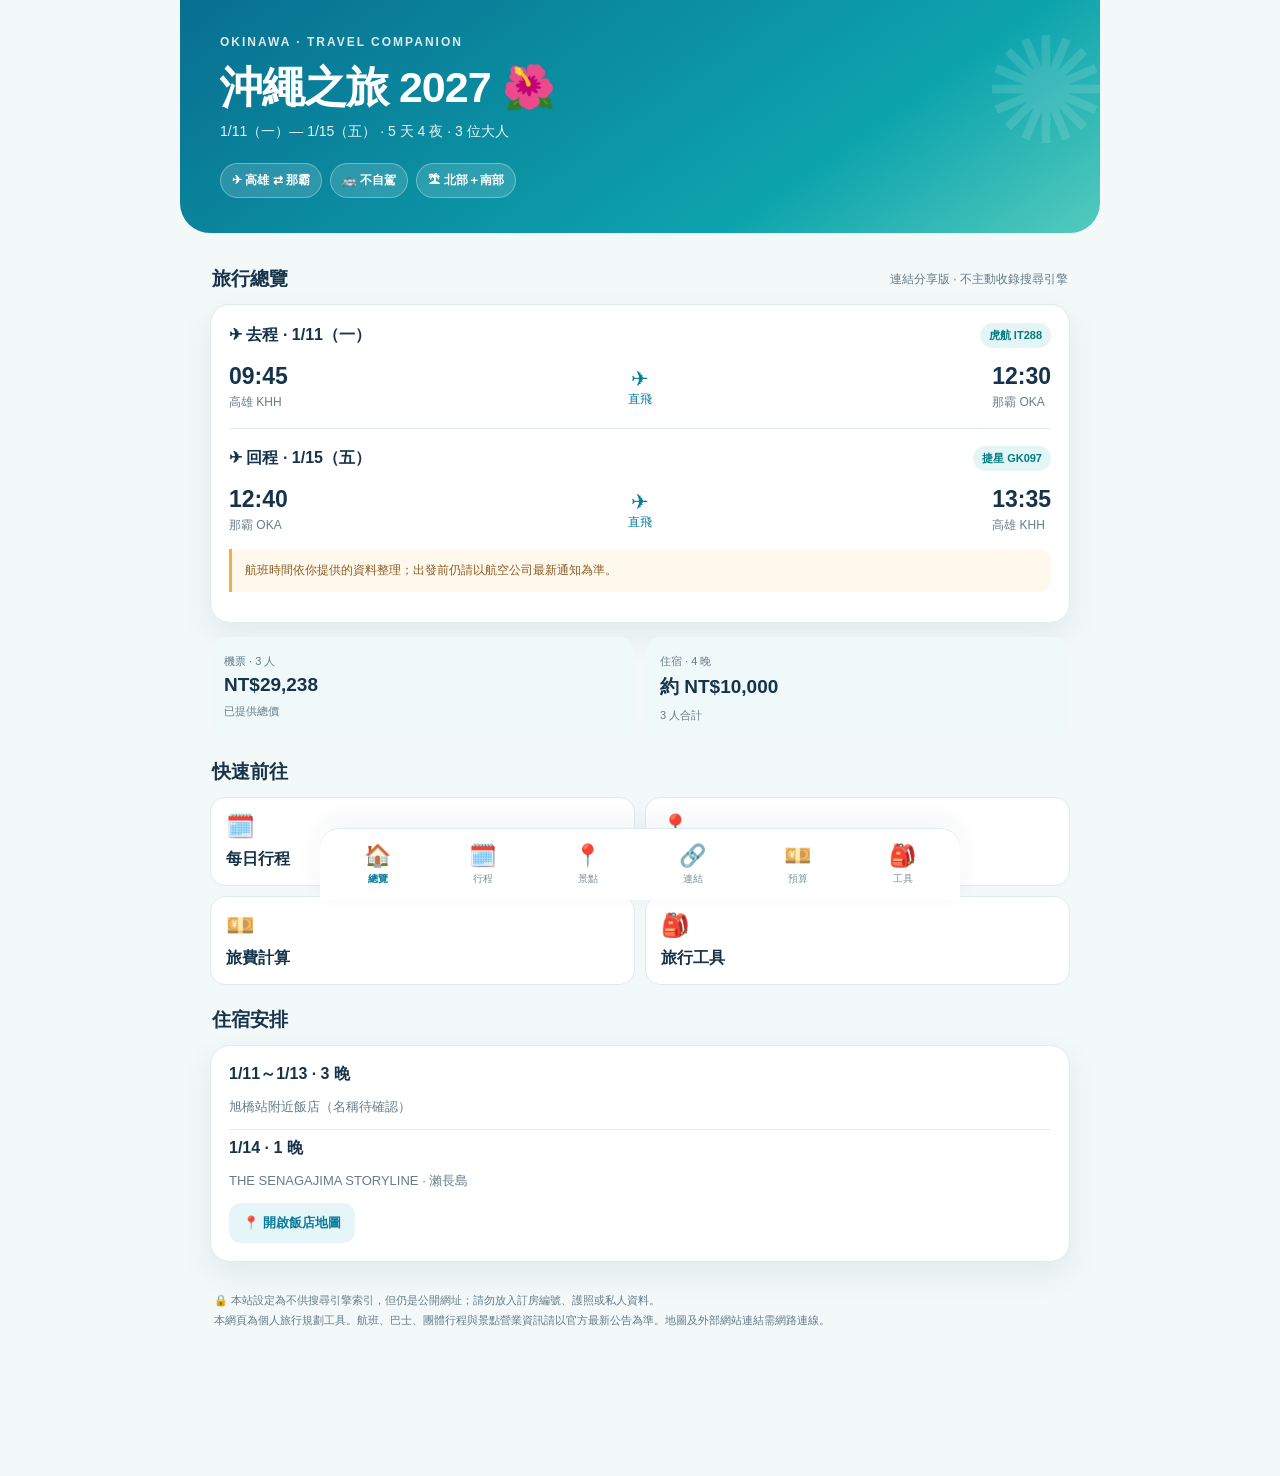
==== index.html @ be84a4cf "Add files via upload" ====
<!doctype html><html lang="zh-Hant"><head><meta charset="utf-8"><meta name="viewport" content="width=device-width,initial-scale=1,viewport-fit=cover"><meta name="theme-color" content="#087c9b"><meta name="robots" content="noindex, nofollow, noarchive, nosnippet, noimageindex"><meta name="googlebot" content="noindex, nofollow, noarchive"><meta name="referrer" content="no-referrer"><meta name="description" content="沖繩 2027 五天四夜互動旅行手冊"><title>沖繩 2027｜旅行手冊</title><style>
:root{--bg:#f3f8f9;--ink:#16334b;--muted:#657c8b;--sea:#087c9b;--sea2:#0da4ad;--sky:#d8f3f4;--white:#fff;--line:#dfebed;--orange:#e88b39;--pink:#eb6680;--shadow:0 12px 32px rgba(18,73,90,.08);font-family:ui-sans-serif,-apple-system,BlinkMacSystemFont,"Noto Sans TC","Microsoft JhengHei",sans-serif;color:var(--ink)}*{box-sizing:border-box}body{margin:0;background:var(--bg)}button,input,select{font:inherit}button{cursor:pointer}a{color:inherit;text-decoration:none}.shell{max-width:920px;margin:auto;min-height:100vh;padding-bottom:105px}.hero{background:linear-gradient(145deg,#086f91,#0da4ad 70%,#54cbbd);color:#fff;padding:26px 22px 34px;border-radius:0 0 30px 30px;position:relative;overflow:hidden}.hero:after{content:'✺';position:absolute;right:-8px;top:6px;font-size:148px;opacity:.12}.eyebrow{font-size:12px;letter-spacing:2px;font-weight:800;opacity:.85}.hero h1{font-size:32px;letter-spacing:-1px;margin:10px 0 6px}.hero p{font-size:14px;margin:0;opacity:.9}.hero .chips{display:flex;gap:8px;flex-wrap:wrap;margin-top:22px}.chip{background:#ffffff24;border:1px solid #ffffff50;border-radius:100px;padding:8px 11px;font-size:12px;font-weight:700}.wrap{padding:20px 16px}.sectionhead{display:flex;justify-content:space-between;align-items:center;margin:8px 2px 12px}.sectionhead h2{font-size:19px;margin:0}.sectionhead span{font-size:12px;color:var(--muted)}.card{background:var(--white);border:1px solid var(--line);border-radius:20px;padding:18px;box-shadow:var(--shadow);margin-bottom:14px}.muted{color:var(--muted)}.tiny{font-size:12px}.row{display:flex;align-items:center;justify-content:space-between;gap:12px}.pill{font-size:11px;border-radius:50px;padding:5px 9px;background:#e3f6f5;color:#007c81;font-weight:800}.pill.warn{background:#fff1df;color:#a55d14}.btn{border:0;background:var(--sea);color:#fff;border-radius:12px;padding:11px 14px;font-size:13px;font-weight:800;display:inline-flex;gap:7px;align-items:center;justify-content:center}.btn.secondary{background:#e6f5f7;color:var(--sea)}.btn.light{background:white;color:var(--sea)}.btn.ghost{background:transparent;border:1px solid var(--line);color:var(--ink)}.btn:active,.daybtn:active{transform:scale(.98)}.grid2{display:grid;grid-template-columns:1fr 1fr;gap:12px}.stat{background:#f0f9f9;border-radius:15px;padding:14px}.stat strong{display:block;font-size:19px;margin:5px 0}.stat small{font-size:11px;color:var(--muted)}.flight{display:flex;align-items:center;justify-content:space-between;gap:10px;margin:15px 0}.flight b{font-size:23px}.flight small{display:block;color:var(--muted);font-size:12px;margin-top:4px}.flight .arrow{flex:1;text-align:center;color:var(--sea);font-size:12px}.flight .arrow:before{content:'✈';display:block;font-size:21px}.daybar{display:flex;gap:9px;overflow:auto;padding:4px 1px 13px;scrollbar-width:none}.daybar::-webkit-scrollbar{display:none}.daybtn{flex:0 0 74px;border:1px solid var(--line);background:#fff;border-radius:15px;padding:12px 7px;text-align:center;color:var(--muted)}.daybtn b{display:block;font-size:18px;color:var(--ink)}.daybtn small{font-size:11px}.daybtn.active{background:var(--sea);color:#fff;border-color:var(--sea)}.daybtn.active b{color:#fff}.timeline{position:relative;padding-left:18px}.timeline:before{content:'';position:absolute;left:6px;top:8px;bottom:18px;width:2px;background:#d9ebed}.event{position:relative;padding:0 0 20px 14px}.event:before{content:'';position:absolute;left:-17px;top:6px;width:10px;height:10px;background:var(--sea2);border:3px solid white;border-radius:50%;box-shadow:0 0 0 1px #b4d9dd}.event:last-child{padding-bottom:0}.event .time{font-weight:900;font-size:13px;color:var(--sea)}.event h3{font-size:15px;margin:4px 0 5px}.event p{font-size:12px;color:var(--muted);margin:0;line-height:1.65}.event .actions{display:flex;gap:7px;margin-top:9px;flex-wrap:wrap}.event .actions a{background:#edf7f8;color:#087c9b;padding:7px 10px;border-radius:9px;font-size:11px;font-weight:800}.event .backup{color:#b36b15}.search{width:100%;border:1px solid var(--line);background:#fff;border-radius:14px;padding:14px 16px;outline:none;margin-bottom:14px}.search:focus{border-color:var(--sea)}.place{display:flex;gap:13px;align-items:flex-start}.placeicon{height:48px;width:48px;flex:0 0 48px;background:#e6f6f5;border-radius:14px;display:grid;place-items:center;font-size:25px}.place h3{margin:0 0 5px;font-size:15px}.place p{margin:0 0 11px;font-size:12px;line-height:1.5;color:var(--muted)}.place .buttons{display:flex;flex-wrap:wrap;gap:7px}.inputrow{display:flex;align-items:center;justify-content:space-between;gap:12px;padding:12px 0;border-bottom:1px solid var(--line)}.inputrow:last-child{border:0}.inputrow label{font-size:13px;font-weight:700}.inputrow input{width:125px;text-align:right;border:1px solid var(--line);border-radius:10px;padding:10px;background:#fff;color:var(--ink)}.total{background:linear-gradient(125deg,#087c9b,#0da4ad);color:#fff;border-radius:17px;padding:20px;margin:16px 0}.total strong{font-size:27px;display:block;margin:7px 0}.check{display:flex;align-items:center;gap:11px;padding:13px 0;border-bottom:1px solid var(--line);font-size:14px}.check:last-child{border:0}.check input{accent-color:var(--sea);width:19px;height:19px}.check:has(input:checked) span{text-decoration:line-through;color:#94a4aa}.nav{position:fixed;z-index:30;bottom:0;left:0;right:0;background:#fff;border-top:1px solid var(--line);display:flex;justify-content:space-around;padding:9px 5px calc(9px + env(safe-area-inset-bottom));box-shadow:0 -8px 26px #183f4b0d}.nav button{background:none;border:0;color:#78909a;display:flex;flex-direction:column;align-items:center;gap:3px;font-size:10px;min-width:58px;padding:5px 4px}.nav button .ico{font-size:22px}.nav button.active{color:var(--sea);font-weight:900}.view{display:none}.view.active{display:block}.notice{border-left:3px solid #f1ad53;background:#fff8ed;border-radius:0 12px 12px 0;padding:12px 13px;color:#8d5c25;font-size:12px;line-height:1.6;margin:12px 0}.quick{display:grid;grid-template-columns:repeat(2,1fr);gap:10px}.quick button{border:1px solid var(--line);border-radius:15px;background:#fff;padding:15px;text-align:left;font-weight:800;color:var(--ink)}.quick button span{display:block;font-size:23px;margin-bottom:9px}.empty{text-align:center;padding:35px;color:var(--muted)}.footer{font-size:11px;color:var(--muted);line-height:1.8;padding:15px 4px}.accent{color:var(--sea)}@media(min-width:700px){.wrap{padding:25px 30px}.hero{padding:35px 40px}.hero h1{font-size:43px}.nav{max-width:920px;left:50%;transform:translateX(-50%);border-radius:20px 20px 0 0}.widegrid{display:grid;grid-template-columns:1fr 1fr;gap:15px}.widegrid .card{margin:0}.daybtn{flex-basis:110px}}@media print{.nav,.btn,.actions,.daybar{display:none!important}.view{display:block!important}.shell{padding:0}.hero{border-radius:0}.card{box-shadow:none;break-inside:avoid}body{background:#fff}}
</style><style>.filterbar{display:flex;gap:7px;overflow-x:auto;padding:2px 0 12px}.filterbar button{flex:0 0 auto;border:1px solid #dce9ed;background:white;border-radius:30px;padding:9px 13px;color:#38576a;font-size:12px}.filterbar button.active{background:#087c9b;color:white}.rescard{display:flex;gap:12px;align-items:flex-start}.resicon{font-size:27px;background:#e8f7f7;padding:10px;border-radius:14px}.resbody{flex:1;min-width:0}.resbody h3{margin:0 0 5px;font-size:15px}.resbody p{font-size:12px;line-height:1.65;color:#657c8b;margin:0 0 12px}.reslinks{display:flex;flex-wrap:wrap;gap:7px}.reslinks a{display:inline-block;border-radius:10px;background:#e6f5f7;color:#087c9b;font-size:12px;font-weight:800;padding:9px 12px}.reslinks a.primary{background:#087c9b;color:white}.resources-note{font-size:12px;line-height:1.7;background:#fff6e9;padding:12px;border-radius:12px;margin-bottom:15px;color:#835a27}</style></head><body><div class="shell"><header class="hero"><div class="eyebrow">OKINAWA · TRAVEL COMPANION</div><h1>沖繩之旅 2027 🌺</h1><p>1/11（一）— 1/15（五） · 5 天 4 夜 · 3 位大人</p><div class="chips"><span class="chip">✈ 高雄 ⇄ 那霸</span><span class="chip">🚌 不自駕</span><span class="chip">🏝 北部＋南部</span></div></header><main class="wrap">
<section class="view active" id="home"><div class="sectionhead"><h2>旅行總覽</h2><span>連結分享版 · 不主動收錄搜尋引擎</span></div><div class="card"><div class="row"><b>✈ 去程 · 1/11（一）</b><span class="pill">虎航 IT288</span></div><div class="flight"><div><b>09:45</b><small>高雄 KHH</small></div><div class="arrow">直飛</div><div><b>12:30</b><small>那霸 OKA</small></div></div><hr style="border:0;border-top:1px solid var(--line);margin:17px 0"><div class="row"><b>✈ 回程 · 1/15（五）</b><span class="pill">捷星 GK097</span></div><div class="flight"><div><b>12:40</b><small>那霸 OKA</small></div><div class="arrow">直飛</div><div><b>13:35</b><small>高雄 KHH</small></div></div><div class="notice">航班時間依你提供的資料整理；出發前仍請以航空公司最新通知為準。</div></div><div class="grid2"><div class="stat"><small>機票 · 3 人</small><strong>NT$29,238</strong><small>已提供總價</small></div><div class="stat"><small>住宿 · 4 晚</small><strong>約 NT$10,000</strong><small>3 人合計</small></div></div><div class="sectionhead" style="margin-top:22px"><h2>快速前往</h2></div><div class="quick"><button data-goto="days"><span>🗓️</span>每日行程</button><button data-goto="places"><span>📍</span>景點與地圖</button><button data-goto="budget"><span>💴</span>旅費計算</button><button data-goto="tools"><span>🎒</span>旅行工具</button></div><div class="sectionhead" style="margin-top:22px"><h2>住宿安排</h2></div><div class="card"><b>1/11～1/13 · 3 晚</b><p class="muted" style="font-size:13px">旭橋站附近飯店（名稱待確認）</p><hr style="border:0;border-top:1px solid var(--line)"><b>1/14 · 1 晚</b><p class="muted" style="font-size:13px">THE SENAGAJIMA STORYLINE · 瀨長島</p><a class="btn secondary" target="_blank" rel="noopener" href="https://www.google.com/maps/search/?api=1&query=THE+SENAGAJIMA+STORYLINE">📍 開啟飯店地圖</a></div></section>
<section class="view" id="days"><div class="sectionhead"><h2>每日行程</h2><span>點日期切換</span></div><div class="daybar" id="daybar"></div><div class="card"><div class="row" style="margin-bottom:18px"><div><span class="pill" id="daytag">DAY 1</span><h2 id="daytitle" style="font-size:20px;margin:8px 0 3px"></h2><div class="muted tiny" id="daysub"></div></div><button class="btn secondary" id="shareday">複製行程</button></div><div class="timeline" id="timeline"></div></div><div class="notice">🚌 2027 年巴士時刻尚未核實；參考班次可能調整。請於出發前確認停靠站與發車時間。</div></section>
<section class="view" id="places"><div class="sectionhead"><h2>景點探索</h2><span>搜尋／一鍵導航</span></div><input class="search" id="placeSearch" placeholder="🔎 搜尋：ASHIBINAA、萬座毛、美國村…" aria-label="搜尋景點"><div id="placelist"></div></section>
<section class="view" id="resources"><div class="sectionhead"><h2>交通・官網・預訂</h2><span>實用連結中心</span></div><div class="resources-note">📌 2027 年部分巴士時刻尚未公告。19:29／19:10、15:57／15:17 與 TK02 08:15 都是行程規劃參考，請出發前重新核對。外部購票網站並不代表已購買。</div><input class="search" id="resourceSearch" placeholder="🔎 搜尋巴士、門票、Outlet、飯店…" aria-label="搜尋實用連結"><div class="filterbar" id="resourceFilters"></div><div id="resourceList"></div></section><section class="view" id="budget"><div class="sectionhead"><h2>三人旅費</h2><span>新台幣 NT$</span></div><div class="card"><div class="muted tiny">修改各項金額，立即重新計算；金額為三人合計</div><div id="budgetrows"></div><div class="total"><div class="tiny">三人旅行預算合計</div><strong id="totalTwd"></strong><div class="tiny" id="totalJpy"></div><div class="tiny" id="perPerson" style="margin-top:7px"></div></div><div class="notice">預設估算項目可自行修改；購物金額未包含在基本預算內。換算使用規劃匯率 ¥1 = NT$0.22，並非即時匯率。</div><button class="btn secondary" id="resetBudget">還原預設預算</button></div></section>
<section class="view" id="tools"><div class="sectionhead"><h2>旅行工具</h2><span>出發前準備</span></div><div class="card"><h3 style="margin-top:0">🎒 行前清單</h3><div id="checklist"></div><div class="muted tiny" id="checkprogress" style="margin-top:13px"></div></div><div class="card"><h3 style="margin-top:0">🔗 常用連結</h3><div style="display:flex;flex-wrap:wrap;gap:8px"><a class="btn secondary" target="_blank" rel="noopener" href="https://www.google.com/maps/search/?api=1&query=Okinawa+Outlet+Mall+Ashibinaa">ASHIBINAA 地圖</a><a class="btn secondary" target="_blank" rel="noopener" href="https://www.ashibinaa.com/">Outlet 官方網站</a><a class="btn secondary" target="_blank" rel="noopener" href="https://www.google.com/maps/search/?api=1&query=Naha+Bus+Terminal">那霸巴士總站</a><a class="btn secondary" target="_blank" rel="noopener" href="https://www.google.com/maps/search/?api=1&query=Senagajima+Umikaji+Terrace">瀨長島海風露台</a></div></div><div class="card"><h3 style="margin-top:0">📤 分享與備份</h3><p class="muted tiny">行程已內建於這份 HTML。旅費與清單會儲存在目前瀏覽器，清除網站資料可能遺失修改。</p><div style="display:flex;flex-wrap:wrap;gap:8px"><button class="btn" id="exportTxt">下載文字版行程</button><button class="btn secondary" onclick="window.print()">列印／存成 PDF</button></div></div></section>
<div class="footer">🔒 本站設定為不供搜尋引擎索引，但仍是公開網址；請勿放入訂房編號、護照或私人資料。<br>本網頁為個人旅行規劃工具。航班、巴士、團體行程與景點營業資訊請以官方最新公告為準。地圖及外部網站連結需網路連線。</div></main></div><nav class="nav" aria-label="主要導覽"><button class="active" data-page="home"><span class="ico">🏠</span>總覽</button><button data-page="days"><span class="ico">🗓️</span>行程</button><button data-page="places"><span class="ico">📍</span>景點</button><button data-page="resources"><span class="ico">🔗</span>連結</button><button data-page="budget"><span class="ico">💴</span>預算</button><button data-page="tools"><span class="ico">🎒</span>工具</button></nav><script>
const days=[{date:'1/11',title:'抵達那霸・國際通',sub:'週一 · 抵達後先寄放行李',events:[['09:45','高雄出發｜台灣虎航 IT288','高雄 → 那霸，預計 12:30 抵達'],['12:30','抵達那霸機場','入境、領取行李'],['約 13:00','搭單軌電車往旭橋','車資另計；依實際出關時間調整'],['13:40','先到飯店寄放行李','旭橋附近飯店，尚未確認正式飯店名稱'],['下午','第一牧志公設市場','午餐、逛市場','第一牧志公設市場'],['傍晚','國際通散步・購物','可視時間安排壺屋通','國際通'],['晚上','晚餐：琉球的牛（預計）','分店、訂位待確認','琉球的牛']]},{date:'1/12',title:'北部一日遊・美國村',sub:'週二 · 跟團後於美國村自行下車',events:[['08:10','Palette 久茂地集合','那霸縣廳前百貨冰淇淋店前；08:20 準時發車','Palette 久茂地'],['約 09:20','萬座毛','停留約 30 分鐘；團費含入場費','萬座毛'],['途中','古宇利大橋','車覽，不下車','古宇利大橋'],['上午','古宇利島','停留約 30 分鐘','古宇利島'],['中午～下午','沖繩美麗海水族館','約 3.5 小時（含自理午餐）；團費含入場費','沖繩美麗海水族館'],['傍晚','美國村下車','自由逛街、晚餐；不搭團車回那霸','美浜アメリカンビレッジ'],['19:10','回程公車｜提早備用','往那霸巴士總站，路線／時刻待再次核實','美浜アメリカンビレッジ入口','backup'],['19:29','20 號公車｜主要班次','美國村入口 → 那霸巴士總站（旭橋附近）；2027 時刻待確認','美浜アメリカンビレッジ入口']]},{date:'1/13',title:'泊港海鮮・DMM・Outlet',sub:'週三 · 購物日',events:[['06:45','飯店搭計程車','前往泊港魚市場'],['07:00–07:45','泊港魚市場早餐','45 分鐘；部分店家可能尚未營業','泊いゆまち'],['07:45–08:00','計程車前往國際通入口','預先叫車，保留候車時間'],['08:15','搭 TK02 巴士','國際通入口 → iias 沖繩豐崎；班次待核實','国際通り入口'],['約 09:02','抵達 iias','準備前往 DMM','iias 沖縄豊崎'],['09:10–11:00','DMM Kariyushi 水族館','參觀約 1 小時 50 分','DMMかりゆし水族館'],['11:00–12:30','iias 午餐・逛街','自由用餐與購物','iias 沖縄豊崎'],['12:30–13:00','前往 ASHIBINAA Outlet','轉乘方式與時間待確認','沖縄アウトレットモール あしびなー'],['13:00–15:30','ASHIBINAA Outlet','購物 2.5 小時；可從景點頁開啟地圖','沖縄アウトレットモール あしびなー'],['15:17','55 號公車｜備用','提早回程，班次待核實','沖縄アウトレットモール あしびなー','backup'],['15:57','98 號公車｜主要','返回旭橋附近；班次待核實','沖縄アウトレットモール あしびなー'],['晚上','國際通晚餐・自由活動','視體力安排','國際通']]},{date:'1/14',title:'南部一日遊・瀨長島',sub:'週四 · 帶行李參團，瀨長島下車',events:[['07:10 前後','飯店退房・攜帶行李','前往縣民廣場集合'],['07:50','Klook 南部一日遊集合','縣民廣場；08:00 預計發車','沖縄県庁前 県民広場'],['約 08:50–09:30','知念岬公園','海景散步','知念岬公園'],['約 09:50–10:40','新原海灘','沙灘散步','新原ビーチ'],['約 11:00–13:30','沖繩世界・玉泉洞','入場費是否包含請核對訂單','おきなわワールド'],['約 14:00–15:00','糸滿魚市場','自由午餐／海鮮','糸満お魚センター'],['下午','iias 沖繩豐崎','隨團停靠；不重複購買 DMM 門票','iias 沖縄豊崎'],['傍晚','瀨長島下車','已向業者確認可攜帶行李並在此下車','瀬長島'],['傍晚','入住 THE SENAGAJIMA STORYLINE','放好行李後前往海風露台','THE SENAGAJIMA STORYLINE'],['晚上','Umikaji Terrace・晚餐','海景、夕陽；實際時間視團車抵達','瀬長島ウミカジテラス']]},{date:'1/15',title:'返程・那霸機場',sub:'週五 · 返回高雄',events:[['07:30–08:30','飯店早餐','THE SENAGAJIMA STORYLINE'],['08:30–09:00','整理行李・退房','預留交通與報到時間'],['約 09:30','抵達那霸機場','建議搭計程車；費用待確認','那覇空港'],['12:40','捷星航空 GK097 起飛','那霸 → 高雄'],['13:35','抵達高雄','旅程結束']]}];
const places=[['🛍️','ASHIBINAA Outlet','第三天 13:00–15:30 購物；可從官方網站查最新店鋪。','沖縄アウトレットモール あしびなー','https://www.ashibinaa.com/'],['🐠','DMM Kariyushi 水族館','第三天 09:10–11:00；位於 iias 沖繩豐崎。','DMMかりゆし水族館'],['🏬','iias 沖繩豐崎','第三天午餐購物；第四天團遊也可能停靠。','iias 沖縄豊崎'],['🐟','泊港魚市場','第三天 07:00–07:45；個別店家營業時間不同。','泊いゆまち'],['🌊','萬座毛','第二天北部一日遊第一個主要景點。','万座毛'],['🌉','古宇利大橋','第二天車覽，不下車。','古宇利大橋'],['🏝️','古宇利島','第二天停留約 30 分鐘。','古宇利島'],['🐋','沖繩美麗海水族館','第二天停留約 3.5 小時，包含自行午餐。','沖縄美ら海水族館'],['🎡','美國村','第二天團遊結束後自行下車、晚餐。','美浜アメリカンビレッジ'],['🚌','美國村入口公車站','第二天 19:29 主要、19:10 備用，班次待確認。','美浜アメリカンビレッジ入口'],['🚌','那霸巴士總站','第二天回程下車處，鄰近旭橋站。','那覇バスターミナル'],['🍱','第一牧志公設市場','第一天下午逛市場、用餐。','第一牧志公設市場'],['🌺','國際通','第一天與第三天晚間自由活動。','国際通り 那覇'],['🌅','知念岬公園','第四天南部一日遊。','知念岬公園'],['🏖️','新原海灘','第四天南部一日遊。','新原ビーチ'],['🪨','沖繩世界・玉泉洞','第四天南部一日遊。','おきなわワールド'],['🦐','糸滿魚市場','第四天南部一日遊。','糸満お魚センター'],['🌇','瀨長島海風露台','第四天傍晚散步與晚餐。','瀬長島ウミカジテラス'],['🏨','THE SENAGAJIMA STORYLINE','第四晚住宿。','THE SENAGAJIMA STORYLINE']];
const defaultBudget=[['來回機票',29238],['四晚住宿',10000],['北部一日遊（暫估）',7000],['南部 Klook 團費',3731],['當地交通（暫估）',4000],['景點門票（暫估）',2500],['餐飲五天（暫估）',15000],['購物（自行填寫）',0]];const checks=['護照有效期限確認','機票與行李額度確認','前三晚飯店名稱與訂房確認','第四晚 STORYLINE 訂房確認','Klook 北部／南部團訂單確認','2027 年巴士班表再核實','DMM 門票與預約確認','手機網路／eSIM','日幣現金、信用卡、交通卡','旅遊保險及緊急聯絡資訊'];
function safe(t){return String(t).replace(/[&<>"']/g,c=>({'&':'&amp;','<':'&lt;','>':'&gt;','"':'&quot;',"'":'&#39;'}[c]))}function mapLink(q){return 'https://www.google.com/maps/search/?api=1&query='+encodeURIComponent(q)}function showPage(p){document.querySelectorAll('.view').forEach(e=>e.classList.toggle('active',e.id===p));document.querySelectorAll('.nav button').forEach(e=>e.classList.toggle('active',e.dataset.page===p));window.scrollTo({top:0,behavior:'smooth'})}document.querySelectorAll('[data-page]').forEach(b=>b.onclick=()=>showPage(b.dataset.page));document.querySelectorAll('[data-goto]').forEach(b=>b.onclick=()=>showPage(b.dataset.goto));let selectedDay=0;function renderDays(){document.getElementById('daybar').innerHTML=days.map((d,i)=>`<button class="daybtn ${i===selectedDay?'active':''}" data-day="${i}"><b>${i+1}</b><small>${d.date}</small></button>`).join('');document.querySelectorAll('[data-day]').forEach(b=>b.onclick=()=>{selectedDay=+b.dataset.day;renderDays()});let d=days[selectedDay];document.getElementById('daytag').textContent='DAY '+(selectedDay+1);document.getElementById('daytitle').textContent=d.title;document.getElementById('daysub').textContent=d.sub;document.getElementById('timeline').innerHTML=d.events.map(e=>`<div class="event"><div class="time ${e[4]?'backup':''}">${safe(e[0])}${e[4]?' · 備用':''}</div><h3>${safe(e[1])}</h3><p>${safe(e[2])}</p>${e[3]?`<div class="actions"><a href="${mapLink(e[3])}" target="_blank" rel="noopener">📍 Google 地圖 ↗</a></div>`:''}</div>`).join('')}renderDays();document.getElementById('shareday').onclick=async()=>{let d=days[selectedDay],txt=d.date+' '+d.title+'\n'+d.events.map(e=>e[0]+' '+e[1]+'｜'+e[2]).join('\n');try{await navigator.clipboard.writeText(txt);alert('已複製當日行程')}catch(e){prompt('複製以下內容',txt)}};
function renderPlaces(){let q=document.getElementById('placeSearch').value.trim().toLowerCase(),list=places.filter(p=>p.join(' ').toLowerCase().includes(q));document.getElementById('placelist').innerHTML=list.length?list.map(p=>`<div class="card place"><div class="placeicon">${p[0]}</div><div style="flex:1"><h3>${safe(p[1])}</h3><p>${safe(p[2])}</p><div class="buttons"><a class="btn secondary" href="${mapLink(p[3])}" target="_blank" rel="noopener">📍 開啟地圖</a>${p[4]?`<a class="btn ghost" href="${p[4]}" target="_blank" rel="noopener">官方網站 ↗</a>`:''}</div></div></div>`).join(''):'<div class="empty">找不到符合的景點，試試其他關鍵字。</div>'}document.getElementById('placeSearch').oninput=renderPlaces;renderPlaces();
function getStore(k,fallback){try{let v=JSON.parse(localStorage.getItem(k));return v??fallback}catch(e){return fallback}}let budget=getStore('okinawa27_budget_v3',defaultBudget.map(x=>x[1]));if(!Array.isArray(budget)||budget.length!==defaultBudget.length)budget=defaultBudget.map(x=>x[1]);function renderBudget(){document.getElementById('budgetrows').innerHTML=defaultBudget.map((x,i)=>`<div class="inputrow"><label for="b${i}">${safe(x[0])}</label><input id="b${i}" type="number" min="0" step="1" inputmode="numeric" value="${budget[i]}"></div>`).join('');defaultBudget.forEach((_,i)=>document.getElementById('b'+i).oninput=e=>{budget[i]=Math.max(0,Number(e.target.value)||0);try{localStorage.setItem('okinawa27_budget_v3',JSON.stringify(budget))}catch(e){}updateTotal()});updateTotal()}function money(n){return Math.round(n).toLocaleString('zh-TW')}function updateTotal(){let sum=budget.reduce((a,b)=>a+b,0);document.getElementById('totalTwd').textContent='NT$'+money(sum);document.getElementById('totalJpy').textContent='約 ¥'+money(sum/.22)+'（規劃匯率）';document.getElementById('perPerson').textContent='每人約 NT$'+money(sum/3)}document.getElementById('resetBudget').onclick=()=>{if(confirm('確定還原預設預算？')){budget=defaultBudget.map(x=>x[1]);renderBudget();try{localStorage.setItem('okinawa27_budget_v3',JSON.stringify(budget))}catch(e){}}};renderBudget();let checked=getStore('okinawa27_check_v3',[]);if(!Array.isArray(checked))checked=[];function renderChecks(){document.getElementById('checklist').innerHTML=checks.map((x,i)=>`<label class="check"><input type="checkbox" data-check="${i}" ${checked.includes(i)?'checked':''}><span>${safe(x)}</span></label>`).join('');document.querySelectorAll('[data-check]').forEach(e=>e.onchange=()=>{let i=+e.dataset.check;checked=e.checked?[...new Set([...checked,i])]:checked.filter(x=>x!==i);try{localStorage.setItem('okinawa27_check_v3',JSON.stringify(checked))}catch(e){}renderChecks()});document.getElementById('checkprogress').textContent=`已完成 ${checked.length} / ${checks.length} 項`}renderChecks();document.getElementById('exportTxt').onclick=()=>{let text='沖繩之旅 2027｜五天四夜｜3人\n\n'+days.map(d=>d.date+' '+d.title+'\n'+d.events.map(e=>e[0]+' '+e[1]+'｜'+e[2]).join('\n')).join('\n\n')+'\n\n預算（NT$）：\n'+defaultBudget.map((b,i)=>b[0]+'：'+budget[i]).join('\n');let a=document.createElement('a');a.href=URL.createObjectURL(new Blob([text],{type:'text/plain;charset=utf-8'}));a.download='沖繩2027_行程與預算.txt';a.click();setTimeout(()=>URL.revokeObjectURL(a.href),1000)};
const resourceData=[["🚌", "公車時刻查詢", "沖繩路線公車", "沖繩公車導航｜查站牌、路線與當日班次", "https://www.busnavi-okinawa.com/top/", "時刻表"], ["🚌", "公車時刻查詢", "美國村 → 那霸", "1/12 19:29 20號主要／19:10 備用；請出發前以站牌及導航核實", "https://www.busnavi-okinawa.com/top/", "查班次"], ["🚌", "公車時刻查詢", "Outlet → 旭橋", "1/13 15:57 98號主要／15:17 55號備用；時間為暫定", "https://www.busnavi-okinawa.com/top/", "查班次"], ["🚌", "公車時刻查詢", "TK02 海風號", "1/13 08:15 國際通入口出發；詳見 DMM 官方交通說明", "https://kariyushi-aquarium.com/access/", "官方交通"], ["🎫", "門票與預訂", "DMM Kariyushi 水族館", "1/13 入館；官方線上購票", "https://book.kariyushi-aquarium.com/", "購買門票"], ["🐠", "官網與導覽", "DMM 交通與站牌", "TK02／55／56／98 相關交通指引", "https://kariyushi-aquarium.com/access/", "交通資訊"], ["🐋", "官網與導覽", "美麗海水族館", "1/12 北部團參觀；查看營業時間與入場資訊", "https://www.oki-churaumi.jp/guide/hour/", "官方資訊"], ["🛍️", "官網與導覽", "ASHIBINAA Outlet", "1/13 購物；店鋪與館內地圖請由官網進入", "https://www.ashibinaa.com/", "商店／樓層圖"], ["🛍️", "官網與導覽", "iias 沖繩豐崎", "1/13 午餐與逛街；館內商店資訊", "https://toyosaki.iias.jp/", "官方網站"], ["🌴", "官網與導覽", "瀨長島海風露台", "1/14 傍晚晚餐與散步", "https://www.umikajiterrace.com/", "官方網站"], ["🏨", "住宿", "THE SENAGAJIMA STORYLINE", "1/14 入住；住宿資訊", "https://www.tokyuhotels.co.jp/senagajima-storyline/index.html", "飯店官網"], ["🎫", "門票與預訂", "Klook 南部一日遊", "1/14 已選定行程；查看預訂頁與訂單細節", "https://s.klook.com/c/nX9qDrOq32", "查看行程"], ["🌺", "官網與導覽", "沖繩世界・玉泉洞", "1/14 南部團景點；門票是否含團費請核對訂單", "https://www.gyokusendo.co.jp/okinawaworld/", "官方網站"], ["🚝", "公車時刻查詢", "沖繩都市單軌 Yui Rail", "1/11 機場前往旭橋；查票價、路線", "https://www.yui-rail.co.jp/", "官方網站"]];let resourceCategory='全部';const resourceCats=['全部','公車時刻查詢','門票與預訂','官網與導覽','住宿'];function renderResources(){const q=document.getElementById('resourceSearch').value.toLowerCase().trim();document.getElementById('resourceFilters').innerHTML=resourceCats.map(c=>`<button type="button" class="${resourceCategory===c?'active':''}" data-filter="${safe(c)}">${safe(c)}</button>`).join('');document.querySelectorAll('[data-filter]').forEach(b=>b.onclick=()=>{resourceCategory=b.dataset.filter;renderResources()});const filtered=resourceData.filter(r=>(resourceCategory==='全部'||r[1]===resourceCategory)&&r.join(' ').toLowerCase().includes(q));document.getElementById('resourceList').innerHTML=filtered.map(r=>`<div class="card rescard"><div class="resicon">${r[0]}</div><div class="resbody"><h3>${safe(r[2])}</h3><p>${safe(r[3])}</p><div class="reslinks"><a class="primary" href="${r[4]}" target="_blank" rel="noopener noreferrer">${safe(r[5])} ↗</a><a href="${mapLink(r[2])}" target="_blank" rel="noopener noreferrer">📍 地圖</a></div></div></div>`).join('')||'<div class="empty">沒有符合的連結</div>';}document.getElementById('resourceSearch').oninput=renderResources;renderResources();</script></body></html>
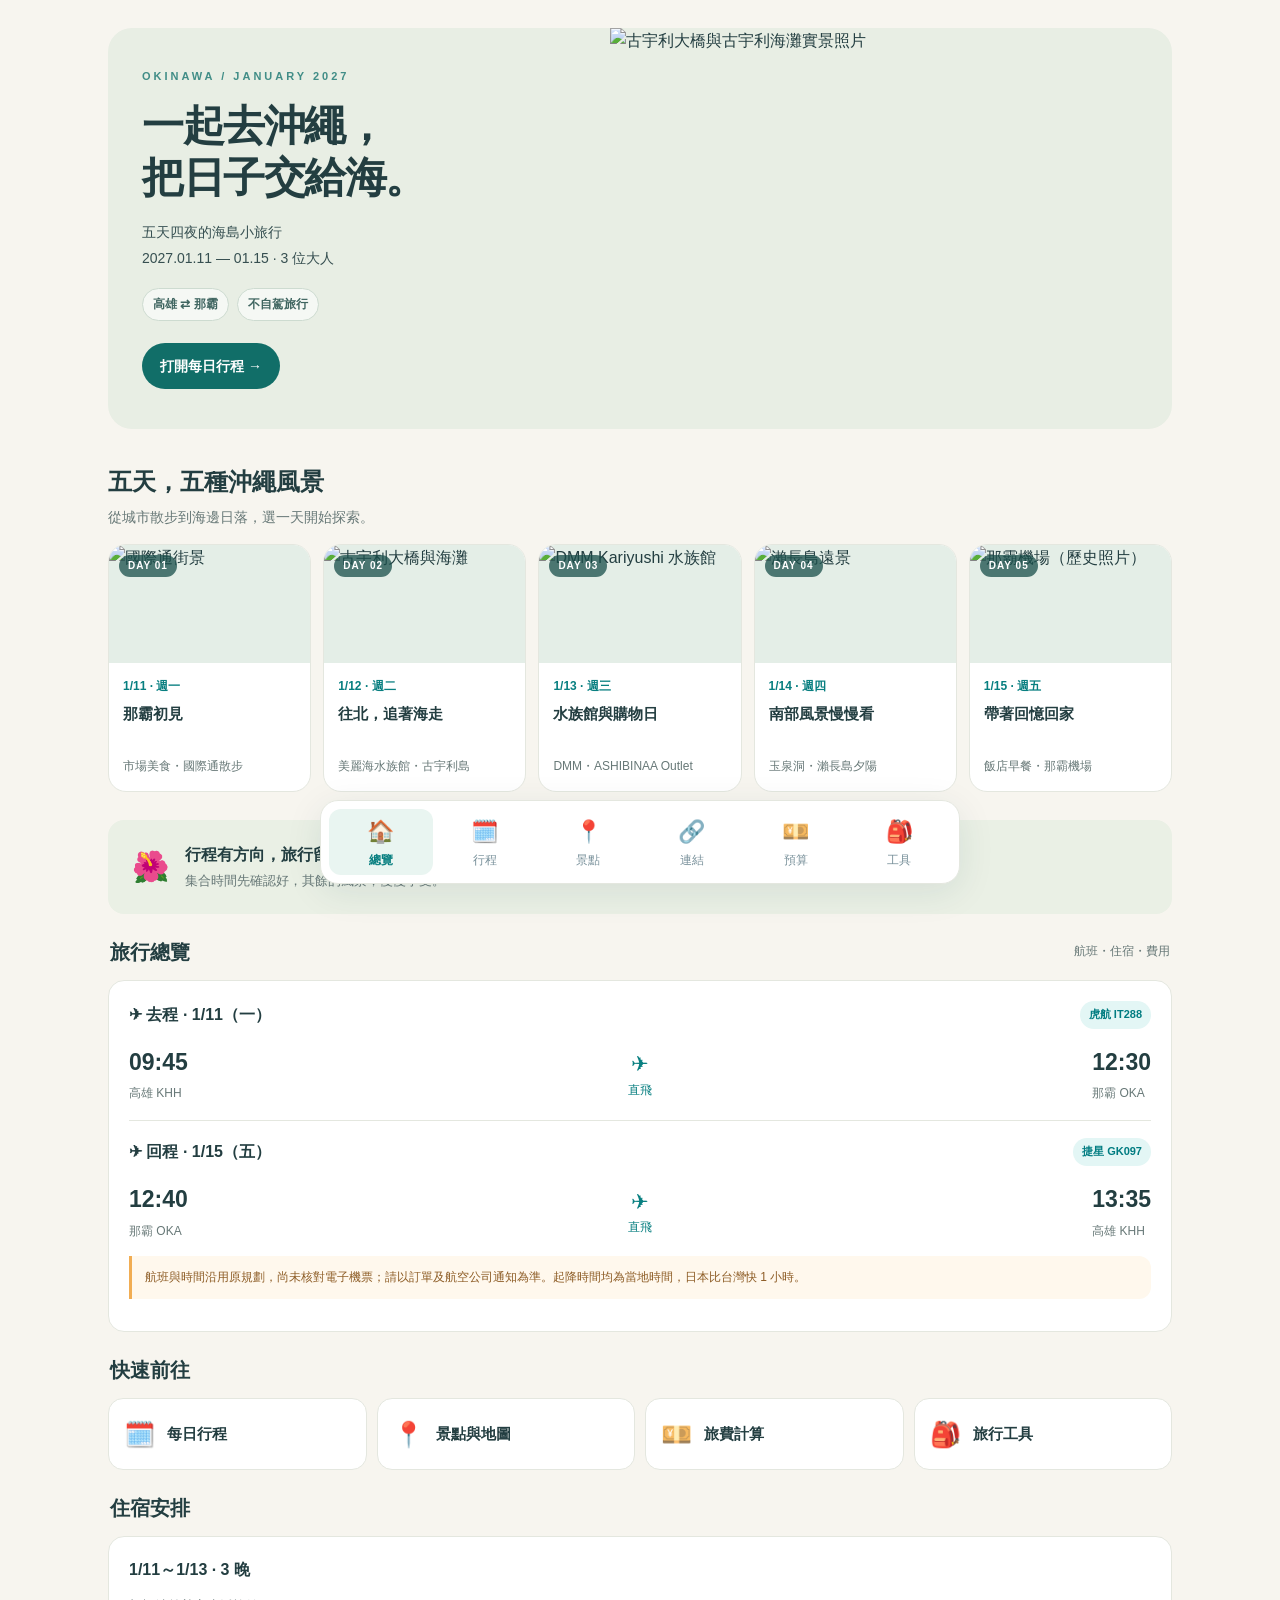
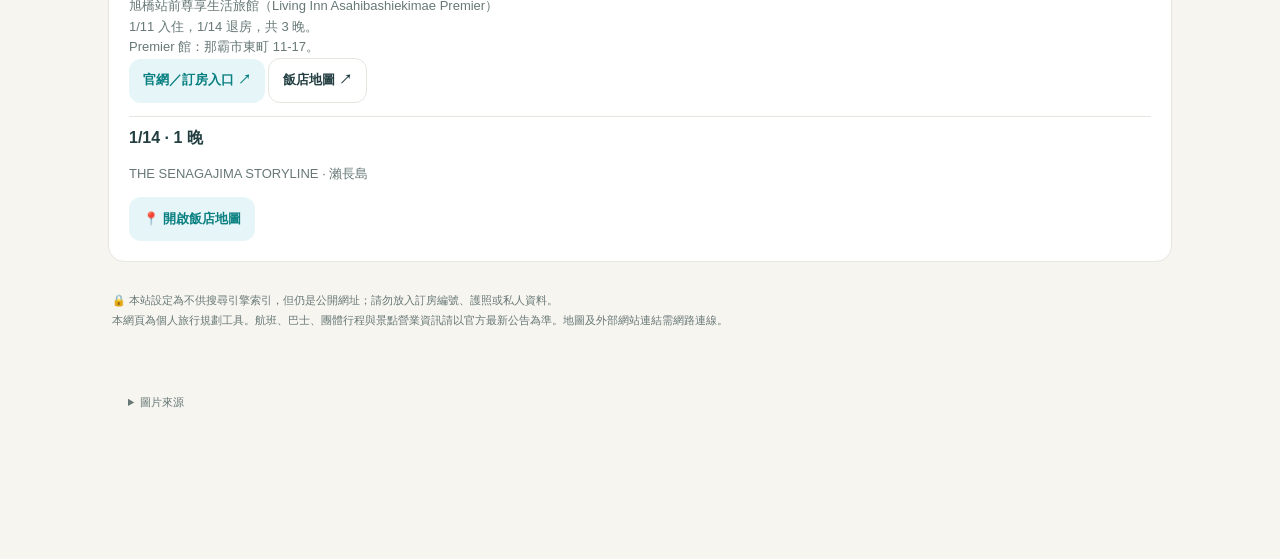
==== commit 413697d5: "Add files via upload" ====
--- a/index.html
+++ b/index.html
@@ -1,16 +1,56 @@
-<!doctype html><html lang="zh-Hant"><head><meta charset="utf-8"><meta name="viewport" content="width=device-width,initial-scale=1,viewport-fit=cover"><meta name="theme-color" content="#087c9b"><meta name="robots" content="noindex, nofollow, noarchive, nosnippet, noimageindex"><meta name="googlebot" content="noindex, nofollow, noarchive"><meta name="referrer" content="no-referrer"><meta name="description" content="沖繩 2027 五天四夜互動旅行手冊"><title>沖繩 2027｜旅行手冊</title><style>
-:root{--bg:#f3f8f9;--ink:#16334b;--muted:#657c8b;--sea:#087c9b;--sea2:#0da4ad;--sky:#d8f3f4;--white:#fff;--line:#dfebed;--orange:#e88b39;--pink:#eb6680;--shadow:0 12px 32px rgba(18,73,90,.08);font-family:ui-sans-serif,-apple-system,BlinkMacSystemFont,"Noto Sans TC","Microsoft JhengHei",sans-serif;color:var(--ink)}*{box-sizing:border-box}body{margin:0;background:var(--bg)}button,input,select{font:inherit}button{cursor:pointer}a{color:inherit;text-decoration:none}.shell{max-width:920px;margin:auto;min-height:100vh;padding-bottom:105px}.hero{background:linear-gradient(145deg,#086f91,#0da4ad 70%,#54cbbd);color:#fff;padding:26px 22px 34px;border-radius:0 0 30px 30px;position:relative;overflow:hidden}.hero:after{content:'✺';position:absolute;right:-8px;top:6px;font-size:148px;opacity:.12}.eyebrow{font-size:12px;letter-spacing:2px;font-weight:800;opacity:.85}.hero h1{font-size:32px;letter-spacing:-1px;margin:10px 0 6px}.hero p{font-size:14px;margin:0;opacity:.9}.hero .chips{display:flex;gap:8px;flex-wrap:wrap;margin-top:22px}.chip{background:#ffffff24;border:1px solid #ffffff50;border-radius:100px;padding:8px 11px;font-size:12px;font-weight:700}.wrap{padding:20px 16px}.sectionhead{display:flex;justify-content:space-between;align-items:center;margin:8px 2px 12px}.sectionhead h2{font-size:19px;margin:0}.sectionhead span{font-size:12px;color:var(--muted)}.card{background:var(--white);border:1px solid var(--line);border-radius:20px;padding:18px;box-shadow:var(--shadow);margin-bottom:14px}.muted{color:var(--muted)}.tiny{font-size:12px}.row{display:flex;align-items:center;justify-content:space-between;gap:12px}.pill{font-size:11px;border-radius:50px;padding:5px 9px;background:#e3f6f5;color:#007c81;font-weight:800}.pill.warn{background:#fff1df;color:#a55d14}.btn{border:0;background:var(--sea);color:#fff;border-radius:12px;padding:11px 14px;font-size:13px;font-weight:800;display:inline-flex;gap:7px;align-items:center;justify-content:center}.btn.secondary{background:#e6f5f7;color:var(--sea)}.btn.light{background:white;color:var(--sea)}.btn.ghost{background:transparent;border:1px solid var(--line);color:var(--ink)}.btn:active,.daybtn:active{transform:scale(.98)}.grid2{display:grid;grid-template-columns:1fr 1fr;gap:12px}.stat{background:#f0f9f9;border-radius:15px;padding:14px}.stat strong{display:block;font-size:19px;margin:5px 0}.stat small{font-size:11px;color:var(--muted)}.flight{display:flex;align-items:center;justify-content:space-between;gap:10px;margin:15px 0}.flight b{font-size:23px}.flight small{display:block;color:var(--muted);font-size:12px;margin-top:4px}.flight .arrow{flex:1;text-align:center;color:var(--sea);font-size:12px}.flight .arrow:before{content:'✈';display:block;font-size:21px}.daybar{display:flex;gap:9px;overflow:auto;padding:4px 1px 13px;scrollbar-width:none}.daybar::-webkit-scrollbar{display:none}.daybtn{flex:0 0 74px;border:1px solid var(--line);background:#fff;border-radius:15px;padding:12px 7px;text-align:center;color:var(--muted)}.daybtn b{display:block;font-size:18px;color:var(--ink)}.daybtn small{font-size:11px}.daybtn.active{background:var(--sea);color:#fff;border-color:var(--sea)}.daybtn.active b{color:#fff}.timeline{position:relative;padding-left:18px}.timeline:before{content:'';position:absolute;left:6px;top:8px;bottom:18px;width:2px;background:#d9ebed}.event{position:relative;padding:0 0 20px 14px}.event:before{content:'';position:absolute;left:-17px;top:6px;width:10px;height:10px;background:var(--sea2);border:3px solid white;border-radius:50%;box-shadow:0 0 0 1px #b4d9dd}.event:last-child{padding-bottom:0}.event .time{font-weight:900;font-size:13px;color:var(--sea)}.event h3{font-size:15px;margin:4px 0 5px}.event p{font-size:12px;color:var(--muted);margin:0;line-height:1.65}.event .actions{display:flex;gap:7px;margin-top:9px;flex-wrap:wrap}.event .actions a{background:#edf7f8;color:#087c9b;padding:7px 10px;border-radius:9px;font-size:11px;font-weight:800}.event .backup{color:#b36b15}.search{width:100%;border:1px solid var(--line);background:#fff;border-radius:14px;padding:14px 16px;outline:none;margin-bottom:14px}.search:focus{border-color:var(--sea)}.place{display:flex;gap:13px;align-items:flex-start}.placeicon{height:48px;width:48px;flex:0 0 48px;background:#e6f6f5;border-radius:14px;display:grid;place-items:center;font-size:25px}.place h3{margin:0 0 5px;font-size:15px}.place p{margin:0 0 11px;font-size:12px;line-height:1.5;color:var(--muted)}.place .buttons{display:flex;flex-wrap:wrap;gap:7px}.inputrow{display:flex;align-items:center;justify-content:space-between;gap:12px;padding:12px 0;border-bottom:1px solid var(--line)}.inputrow:last-child{border:0}.inputrow label{font-size:13px;font-weight:700}.inputrow input{width:125px;text-align:right;border:1px solid var(--line);border-radius:10px;padding:10px;background:#fff;color:var(--ink)}.total{background:linear-gradient(125deg,#087c9b,#0da4ad);color:#fff;border-radius:17px;padding:20px;margin:16px 0}.total strong{font-size:27px;display:block;margin:7px 0}.check{display:flex;align-items:center;gap:11px;padding:13px 0;border-bottom:1px solid var(--line);font-size:14px}.check:last-child{border:0}.check input{accent-color:var(--sea);width:19px;height:19px}.check:has(input:checked) span{text-decoration:line-through;color:#94a4aa}.nav{position:fixed;z-index:30;bottom:0;left:0;right:0;background:#fff;border-top:1px solid var(--line);display:flex;justify-content:space-around;padding:9px 5px calc(9px + env(safe-area-inset-bottom));box-shadow:0 -8px 26px #183f4b0d}.nav button{background:none;border:0;color:#78909a;display:flex;flex-direction:column;align-items:center;gap:3px;font-size:10px;min-width:58px;padding:5px 4px}.nav button .ico{font-size:22px}.nav button.active{color:var(--sea);font-weight:900}.view{display:none}.view.active{display:block}.notice{border-left:3px solid #f1ad53;background:#fff8ed;border-radius:0 12px 12px 0;padding:12px 13px;color:#8d5c25;font-size:12px;line-height:1.6;margin:12px 0}.quick{display:grid;grid-template-columns:repeat(2,1fr);gap:10px}.quick button{border:1px solid var(--line);border-radius:15px;background:#fff;padding:15px;text-align:left;font-weight:800;color:var(--ink)}.quick button span{display:block;font-size:23px;margin-bottom:9px}.empty{text-align:center;padding:35px;color:var(--muted)}.footer{font-size:11px;color:var(--muted);line-height:1.8;padding:15px 4px}.accent{color:var(--sea)}@media(min-width:700px){.wrap{padding:25px 30px}.hero{padding:35px 40px}.hero h1{font-size:43px}.nav{max-width:920px;left:50%;transform:translateX(-50%);border-radius:20px 20px 0 0}.widegrid{display:grid;grid-template-columns:1fr 1fr;gap:15px}.widegrid .card{margin:0}.daybtn{flex-basis:110px}}@media print{.nav,.btn,.actions,.daybar{display:none!important}.view{display:block!important}.shell{padding:0}.hero{border-radius:0}.card{box-shadow:none;break-inside:avoid}body{background:#fff}}
-</style><style>.filterbar{display:flex;gap:7px;overflow-x:auto;padding:2px 0 12px}.filterbar button{flex:0 0 auto;border:1px solid #dce9ed;background:white;border-radius:30px;padding:9px 13px;color:#38576a;font-size:12px}.filterbar button.active{background:#087c9b;color:white}.rescard{display:flex;gap:12px;align-items:flex-start}.resicon{font-size:27px;background:#e8f7f7;padding:10px;border-radius:14px}.resbody{flex:1;min-width:0}.resbody h3{margin:0 0 5px;font-size:15px}.resbody p{font-size:12px;line-height:1.65;color:#657c8b;margin:0 0 12px}.reslinks{display:flex;flex-wrap:wrap;gap:7px}.reslinks a{display:inline-block;border-radius:10px;background:#e6f5f7;color:#087c9b;font-size:12px;font-weight:800;padding:9px 12px}.reslinks a.primary{background:#087c9b;color:white}.resources-note{font-size:12px;line-height:1.7;background:#fff6e9;padding:12px;border-radius:12px;margin-bottom:15px;color:#835a27}</style></head><body><div class="shell"><header class="hero"><div class="eyebrow">OKINAWA · TRAVEL COMPANION</div><h1>沖繩之旅 2027 🌺</h1><p>1/11（一）— 1/15（五） · 5 天 4 夜 · 3 位大人</p><div class="chips"><span class="chip">✈ 高雄 ⇄ 那霸</span><span class="chip">🚌 不自駕</span><span class="chip">🏝 北部＋南部</span></div></header><main class="wrap">
-<section class="view active" id="home"><div class="sectionhead"><h2>旅行總覽</h2><span>連結分享版 · 不主動收錄搜尋引擎</span></div><div class="card"><div class="row"><b>✈ 去程 · 1/11（一）</b><span class="pill">虎航 IT288</span></div><div class="flight"><div><b>09:45</b><small>高雄 KHH</small></div><div class="arrow">直飛</div><div><b>12:30</b><small>那霸 OKA</small></div></div><hr style="border:0;border-top:1px solid var(--line);margin:17px 0"><div class="row"><b>✈ 回程 · 1/15（五）</b><span class="pill">捷星 GK097</span></div><div class="flight"><div><b>12:40</b><small>那霸 OKA</small></div><div class="arrow">直飛</div><div><b>13:35</b><small>高雄 KHH</small></div></div><div class="notice">航班時間依你提供的資料整理；出發前仍請以航空公司最新通知為準。</div></div><div class="grid2"><div class="stat"><small>機票 · 3 人</small><strong>NT$29,238</strong><small>已提供總價</small></div><div class="stat"><small>住宿 · 4 晚</small><strong>約 NT$10,000</strong><small>3 人合計</small></div></div><div class="sectionhead" style="margin-top:22px"><h2>快速前往</h2></div><div class="quick"><button data-goto="days"><span>🗓️</span>每日行程</button><button data-goto="places"><span>📍</span>景點與地圖</button><button data-goto="budget"><span>💴</span>旅費計算</button><button data-goto="tools"><span>🎒</span>旅行工具</button></div><div class="sectionhead" style="margin-top:22px"><h2>住宿安排</h2></div><div class="card"><b>1/11～1/13 · 3 晚</b><p class="muted" style="font-size:13px">旭橋站附近飯店（名稱待確認）</p><hr style="border:0;border-top:1px solid var(--line)"><b>1/14 · 1 晚</b><p class="muted" style="font-size:13px">THE SENAGAJIMA STORYLINE · 瀨長島</p><a class="btn secondary" target="_blank" rel="noopener" href="https://www.google.com/maps/search/?api=1&query=THE+SENAGAJIMA+STORYLINE">📍 開啟飯店地圖</a></div></section>
-<section class="view" id="days"><div class="sectionhead"><h2>每日行程</h2><span>點日期切換</span></div><div class="daybar" id="daybar"></div><div class="card"><div class="row" style="margin-bottom:18px"><div><span class="pill" id="daytag">DAY 1</span><h2 id="daytitle" style="font-size:20px;margin:8px 0 3px"></h2><div class="muted tiny" id="daysub"></div></div><button class="btn secondary" id="shareday">複製行程</button></div><div class="timeline" id="timeline"></div></div><div class="notice">🚌 2027 年巴士時刻尚未核實；參考班次可能調整。請於出發前確認停靠站與發車時間。</div></section>
-<section class="view" id="places"><div class="sectionhead"><h2>景點探索</h2><span>搜尋／一鍵導航</span></div><input class="search" id="placeSearch" placeholder="🔎 搜尋：ASHIBINAA、萬座毛、美國村…" aria-label="搜尋景點"><div id="placelist"></div></section>
-<section class="view" id="resources"><div class="sectionhead"><h2>交通・官網・預訂</h2><span>實用連結中心</span></div><div class="resources-note">📌 2027 年部分巴士時刻尚未公告。19:29／19:10、15:57／15:17 與 TK02 08:15 都是行程規劃參考，請出發前重新核對。外部購票網站並不代表已購買。</div><input class="search" id="resourceSearch" placeholder="🔎 搜尋巴士、門票、Outlet、飯店…" aria-label="搜尋實用連結"><div class="filterbar" id="resourceFilters"></div><div id="resourceList"></div></section><section class="view" id="budget"><div class="sectionhead"><h2>三人旅費</h2><span>新台幣 NT$</span></div><div class="card"><div class="muted tiny">修改各項金額，立即重新計算；金額為三人合計</div><div id="budgetrows"></div><div class="total"><div class="tiny">三人旅行預算合計</div><strong id="totalTwd"></strong><div class="tiny" id="totalJpy"></div><div class="tiny" id="perPerson" style="margin-top:7px"></div></div><div class="notice">預設估算項目可自行修改；購物金額未包含在基本預算內。換算使用規劃匯率 ¥1 = NT$0.22，並非即時匯率。</div><button class="btn secondary" id="resetBudget">還原預設預算</button></div></section>
-<section class="view" id="tools"><div class="sectionhead"><h2>旅行工具</h2><span>出發前準備</span></div><div class="card"><h3 style="margin-top:0">🎒 行前清單</h3><div id="checklist"></div><div class="muted tiny" id="checkprogress" style="margin-top:13px"></div></div><div class="card"><h3 style="margin-top:0">🔗 常用連結</h3><div style="display:flex;flex-wrap:wrap;gap:8px"><a class="btn secondary" target="_blank" rel="noopener" href="https://www.google.com/maps/search/?api=1&query=Okinawa+Outlet+Mall+Ashibinaa">ASHIBINAA 地圖</a><a class="btn secondary" target="_blank" rel="noopener" href="https://www.ashibinaa.com/">Outlet 官方網站</a><a class="btn secondary" target="_blank" rel="noopener" href="https://www.google.com/maps/search/?api=1&query=Naha+Bus+Terminal">那霸巴士總站</a><a class="btn secondary" target="_blank" rel="noopener" href="https://www.google.com/maps/search/?api=1&query=Senagajima+Umikaji+Terrace">瀨長島海風露台</a></div></div><div class="card"><h3 style="margin-top:0">📤 分享與備份</h3><p class="muted tiny">行程已內建於這份 HTML。旅費與清單會儲存在目前瀏覽器，清除網站資料可能遺失修改。</p><div style="display:flex;flex-wrap:wrap;gap:8px"><button class="btn" id="exportTxt">下載文字版行程</button><button class="btn secondary" onclick="window.print()">列印／存成 PDF</button></div></div></section>
-<div class="footer">🔒 本站設定為不供搜尋引擎索引，但仍是公開網址；請勿放入訂房編號、護照或私人資料。<br>本網頁為個人旅行規劃工具。航班、巴士、團體行程與景點營業資訊請以官方最新公告為準。地圖及外部網站連結需網路連線。</div></main></div><nav class="nav" aria-label="主要導覽"><button class="active" data-page="home"><span class="ico">🏠</span>總覽</button><button data-page="days"><span class="ico">🗓️</span>行程</button><button data-page="places"><span class="ico">📍</span>景點</button><button data-page="resources"><span class="ico">🔗</span>連結</button><button data-page="budget"><span class="ico">💴</span>預算</button><button data-page="tools"><span class="ico">🎒</span>工具</button></nav><script>
-const days=[{date:'1/11',title:'抵達那霸・國際通',sub:'週一 · 抵達後先寄放行李',events:[['09:45','高雄出發｜台灣虎航 IT288','高雄 → 那霸，預計 12:30 抵達'],['12:30','抵達那霸機場','入境、領取行李'],['約 13:00','搭單軌電車往旭橋','車資另計；依實際出關時間調整'],['13:40','先到飯店寄放行李','旭橋附近飯店，尚未確認正式飯店名稱'],['下午','第一牧志公設市場','午餐、逛市場','第一牧志公設市場'],['傍晚','國際通散步・購物','可視時間安排壺屋通','國際通'],['晚上','晚餐：琉球的牛（預計）','分店、訂位待確認','琉球的牛']]},{date:'1/12',title:'北部一日遊・美國村',sub:'週二 · 跟團後於美國村自行下車',events:[['08:10','Palette 久茂地集合','那霸縣廳前百貨冰淇淋店前；08:20 準時發車','Palette 久茂地'],['約 09:20','萬座毛','停留約 30 分鐘；團費含入場費','萬座毛'],['途中','古宇利大橋','車覽，不下車','古宇利大橋'],['上午','古宇利島','停留約 30 分鐘','古宇利島'],['中午～下午','沖繩美麗海水族館','約 3.5 小時（含自理午餐）；團費含入場費','沖繩美麗海水族館'],['傍晚','美國村下車','自由逛街、晚餐；不搭團車回那霸','美浜アメリカンビレッジ'],['19:10','回程公車｜提早備用','往那霸巴士總站，路線／時刻待再次核實','美浜アメリカンビレッジ入口','backup'],['19:29','20 號公車｜主要班次','美國村入口 → 那霸巴士總站（旭橋附近）；2027 時刻待確認','美浜アメリカンビレッジ入口']]},{date:'1/13',title:'泊港海鮮・DMM・Outlet',sub:'週三 · 購物日',events:[['06:45','飯店搭計程車','前往泊港魚市場'],['07:00–07:45','泊港魚市場早餐','45 分鐘；部分店家可能尚未營業','泊いゆまち'],['07:45–08:00','計程車前往國際通入口','預先叫車，保留候車時間'],['08:15','搭 TK02 巴士','國際通入口 → iias 沖繩豐崎；班次待核實','国際通り入口'],['約 09:02','抵達 iias','準備前往 DMM','iias 沖縄豊崎'],['09:10–11:00','DMM Kariyushi 水族館','參觀約 1 小時 50 分','DMMかりゆし水族館'],['11:00–12:30','iias 午餐・逛街','自由用餐與購物','iias 沖縄豊崎'],['12:30–13:00','前往 ASHIBINAA Outlet','轉乘方式與時間待確認','沖縄アウトレットモール あしびなー'],['13:00–15:30','ASHIBINAA Outlet','購物 2.5 小時；可從景點頁開啟地圖','沖縄アウトレットモール あしびなー'],['15:17','55 號公車｜備用','提早回程，班次待核實','沖縄アウトレットモール あしびなー','backup'],['15:57','98 號公車｜主要','返回旭橋附近；班次待核實','沖縄アウトレットモール あしびなー'],['晚上','國際通晚餐・自由活動','視體力安排','國際通']]},{date:'1/14',title:'南部一日遊・瀨長島',sub:'週四 · 帶行李參團，瀨長島下車',events:[['07:10 前後','飯店退房・攜帶行李','前往縣民廣場集合'],['07:50','Klook 南部一日遊集合','縣民廣場；08:00 預計發車','沖縄県庁前 県民広場'],['約 08:50–09:30','知念岬公園','海景散步','知念岬公園'],['約 09:50–10:40','新原海灘','沙灘散步','新原ビーチ'],['約 11:00–13:30','沖繩世界・玉泉洞','入場費是否包含請核對訂單','おきなわワールド'],['約 14:00–15:00','糸滿魚市場','自由午餐／海鮮','糸満お魚センター'],['下午','iias 沖繩豐崎','隨團停靠；不重複購買 DMM 門票','iias 沖縄豊崎'],['傍晚','瀨長島下車','已向業者確認可攜帶行李並在此下車','瀬長島'],['傍晚','入住 THE SENAGAJIMA STORYLINE','放好行李後前往海風露台','THE SENAGAJIMA STORYLINE'],['晚上','Umikaji Terrace・晚餐','海景、夕陽；實際時間視團車抵達','瀬長島ウミカジテラス']]},{date:'1/15',title:'返程・那霸機場',sub:'週五 · 返回高雄',events:[['07:30–08:30','飯店早餐','THE SENAGAJIMA STORYLINE'],['08:30–09:00','整理行李・退房','預留交通與報到時間'],['約 09:30','抵達那霸機場','建議搭計程車；費用待確認','那覇空港'],['12:40','捷星航空 GK097 起飛','那霸 → 高雄'],['13:35','抵達高雄','旅程結束']]}];
-const places=[['🛍️','ASHIBINAA Outlet','第三天 13:00–15:30 購物；可從官方網站查最新店鋪。','沖縄アウトレットモール あしびなー','https://www.ashibinaa.com/'],['🐠','DMM Kariyushi 水族館','第三天 09:10–11:00；位於 iias 沖繩豐崎。','DMMかりゆし水族館'],['🏬','iias 沖繩豐崎','第三天午餐購物；第四天團遊也可能停靠。','iias 沖縄豊崎'],['🐟','泊港魚市場','第三天 07:00–07:45；個別店家營業時間不同。','泊いゆまち'],['🌊','萬座毛','第二天北部一日遊第一個主要景點。','万座毛'],['🌉','古宇利大橋','第二天車覽，不下車。','古宇利大橋'],['🏝️','古宇利島','第二天停留約 30 分鐘。','古宇利島'],['🐋','沖繩美麗海水族館','第二天停留約 3.5 小時，包含自行午餐。','沖縄美ら海水族館'],['🎡','美國村','第二天團遊結束後自行下車、晚餐。','美浜アメリカンビレッジ'],['🚌','美國村入口公車站','第二天 19:29 主要、19:10 備用，班次待確認。','美浜アメリカンビレッジ入口'],['🚌','那霸巴士總站','第二天回程下車處，鄰近旭橋站。','那覇バスターミナル'],['🍱','第一牧志公設市場','第一天下午逛市場、用餐。','第一牧志公設市場'],['🌺','國際通','第一天與第三天晚間自由活動。','国際通り 那覇'],['🌅','知念岬公園','第四天南部一日遊。','知念岬公園'],['🏖️','新原海灘','第四天南部一日遊。','新原ビーチ'],['🪨','沖繩世界・玉泉洞','第四天南部一日遊。','おきなわワールド'],['🦐','糸滿魚市場','第四天南部一日遊。','糸満お魚センター'],['🌇','瀨長島海風露台','第四天傍晚散步與晚餐。','瀬長島ウミカジテラス'],['🏨','THE SENAGAJIMA STORYLINE','第四晚住宿。','THE SENAGAJIMA STORYLINE']];
-const defaultBudget=[['來回機票',29238],['四晚住宿',10000],['北部一日遊（暫估）',7000],['南部 Klook 團費',3731],['當地交通（暫估）',4000],['景點門票（暫估）',2500],['餐飲五天（暫估）',15000],['購物（自行填寫）',0]];const checks=['護照有效期限確認','機票與行李額度確認','前三晚飯店名稱與訂房確認','第四晚 STORYLINE 訂房確認','Klook 北部／南部團訂單確認','2027 年巴士班表再核實','DMM 門票與預約確認','手機網路／eSIM','日幣現金、信用卡、交通卡','旅遊保險及緊急聯絡資訊'];
-function safe(t){return String(t).replace(/[&<>"']/g,c=>({'&':'&amp;','<':'&lt;','>':'&gt;','"':'&quot;',"'":'&#39;'}[c]))}function mapLink(q){return 'https://www.google.com/maps/search/?api=1&query='+encodeURIComponent(q)}function showPage(p){document.querySelectorAll('.view').forEach(e=>e.classList.toggle('active',e.id===p));document.querySelectorAll('.nav button').forEach(e=>e.classList.toggle('active',e.dataset.page===p));window.scrollTo({top:0,behavior:'smooth'})}document.querySelectorAll('[data-page]').forEach(b=>b.onclick=()=>showPage(b.dataset.page));document.querySelectorAll('[data-goto]').forEach(b=>b.onclick=()=>showPage(b.dataset.goto));let selectedDay=0;function renderDays(){document.getElementById('daybar').innerHTML=days.map((d,i)=>`<button class="daybtn ${i===selectedDay?'active':''}" data-day="${i}"><b>${i+1}</b><small>${d.date}</small></button>`).join('');document.querySelectorAll('[data-day]').forEach(b=>b.onclick=()=>{selectedDay=+b.dataset.day;renderDays()});let d=days[selectedDay];document.getElementById('daytag').textContent='DAY '+(selectedDay+1);document.getElementById('daytitle').textContent=d.title;document.getElementById('daysub').textContent=d.sub;document.getElementById('timeline').innerHTML=d.events.map(e=>`<div class="event"><div class="time ${e[4]?'backup':''}">${safe(e[0])}${e[4]?' · 備用':''}</div><h3>${safe(e[1])}</h3><p>${safe(e[2])}</p>${e[3]?`<div class="actions"><a href="${mapLink(e[3])}" target="_blank" rel="noopener">📍 Google 地圖 ↗</a></div>`:''}</div>`).join('')}renderDays();document.getElementById('shareday').onclick=async()=>{let d=days[selectedDay],txt=d.date+' '+d.title+'\n'+d.events.map(e=>e[0]+' '+e[1]+'｜'+e[2]).join('\n');try{await navigator.clipboard.writeText(txt);alert('已複製當日行程')}catch(e){prompt('複製以下內容',txt)}};
-function renderPlaces(){let q=document.getElementById('placeSearch').value.trim().toLowerCase(),list=places.filter(p=>p.join(' ').toLowerCase().includes(q));document.getElementById('placelist').innerHTML=list.length?list.map(p=>`<div class="card place"><div class="placeicon">${p[0]}</div><div style="flex:1"><h3>${safe(p[1])}</h3><p>${safe(p[2])}</p><div class="buttons"><a class="btn secondary" href="${mapLink(p[3])}" target="_blank" rel="noopener">📍 開啟地圖</a>${p[4]?`<a class="btn ghost" href="${p[4]}" target="_blank" rel="noopener">官方網站 ↗</a>`:''}</div></div></div>`).join(''):'<div class="empty">找不到符合的景點，試試其他關鍵字。</div>'}document.getElementById('placeSearch').oninput=renderPlaces;renderPlaces();
-function getStore(k,fallback){try{let v=JSON.parse(localStorage.getItem(k));return v??fallback}catch(e){return fallback}}let budget=getStore('okinawa27_budget_v3',defaultBudget.map(x=>x[1]));if(!Array.isArray(budget)||budget.length!==defaultBudget.length)budget=defaultBudget.map(x=>x[1]);function renderBudget(){document.getElementById('budgetrows').innerHTML=defaultBudget.map((x,i)=>`<div class="inputrow"><label for="b${i}">${safe(x[0])}</label><input id="b${i}" type="number" min="0" step="1" inputmode="numeric" value="${budget[i]}"></div>`).join('');defaultBudget.forEach((_,i)=>document.getElementById('b'+i).oninput=e=>{budget[i]=Math.max(0,Number(e.target.value)||0);try{localStorage.setItem('okinawa27_budget_v3',JSON.stringify(budget))}catch(e){}updateTotal()});updateTotal()}function money(n){return Math.round(n).toLocaleString('zh-TW')}function updateTotal(){let sum=budget.reduce((a,b)=>a+b,0);document.getElementById('totalTwd').textContent='NT$'+money(sum);document.getElementById('totalJpy').textContent='約 ¥'+money(sum/.22)+'（規劃匯率）';document.getElementById('perPerson').textContent='每人約 NT$'+money(sum/3)}document.getElementById('resetBudget').onclick=()=>{if(confirm('確定還原預設預算？')){budget=defaultBudget.map(x=>x[1]);renderBudget();try{localStorage.setItem('okinawa27_budget_v3',JSON.stringify(budget))}catch(e){}}};renderBudget();let checked=getStore('okinawa27_check_v3',[]);if(!Array.isArray(checked))checked=[];function renderChecks(){document.getElementById('checklist').innerHTML=checks.map((x,i)=>`<label class="check"><input type="checkbox" data-check="${i}" ${checked.includes(i)?'checked':''}><span>${safe(x)}</span></label>`).join('');document.querySelectorAll('[data-check]').forEach(e=>e.onchange=()=>{let i=+e.dataset.check;checked=e.checked?[...new Set([...checked,i])]:checked.filter(x=>x!==i);try{localStorage.setItem('okinawa27_check_v3',JSON.stringify(checked))}catch(e){}renderChecks()});document.getElementById('checkprogress').textContent=`已完成 ${checked.length} / ${checks.length} 項`}renderChecks();document.getElementById('exportTxt').onclick=()=>{let text='沖繩之旅 2027｜五天四夜｜3人\n\n'+days.map(d=>d.date+' '+d.title+'\n'+d.events.map(e=>e[0]+' '+e[1]+'｜'+e[2]).join('\n')).join('\n\n')+'\n\n預算（NT$）：\n'+defaultBudget.map((b,i)=>b[0]+'：'+budget[i]).join('\n');let a=document.createElement('a');a.href=URL.createObjectURL(new Blob([text],{type:'text/plain;charset=utf-8'}));a.download='沖繩2027_行程與預算.txt';a.click();setTimeout(()=>URL.revokeObjectURL(a.href),1000)};
-const resourceData=[["🚌", "公車時刻查詢", "沖繩路線公車", "沖繩公車導航｜查站牌、路線與當日班次", "https://www.busnavi-okinawa.com/top/", "時刻表"], ["🚌", "公車時刻查詢", "美國村 → 那霸", "1/12 19:29 20號主要／19:10 備用；請出發前以站牌及導航核實", "https://www.busnavi-okinawa.com/top/", "查班次"], ["🚌", "公車時刻查詢", "Outlet → 旭橋", "1/13 15:57 98號主要／15:17 55號備用；時間為暫定", "https://www.busnavi-okinawa.com/top/", "查班次"], ["🚌", "公車時刻查詢", "TK02 海風號", "1/13 08:15 國際通入口出發；詳見 DMM 官方交通說明", "https://kariyushi-aquarium.com/access/", "官方交通"], ["🎫", "門票與預訂", "DMM Kariyushi 水族館", "1/13 入館；官方線上購票", "https://book.kariyushi-aquarium.com/", "購買門票"], ["🐠", "官網與導覽", "DMM 交通與站牌", "TK02／55／56／98 相關交通指引", "https://kariyushi-aquarium.com/access/", "交通資訊"], ["🐋", "官網與導覽", "美麗海水族館", "1/12 北部團參觀；查看營業時間與入場資訊", "https://www.oki-churaumi.jp/guide/hour/", "官方資訊"], ["🛍️", "官網與導覽", "ASHIBINAA Outlet", "1/13 購物；店鋪與館內地圖請由官網進入", "https://www.ashibinaa.com/", "商店／樓層圖"], ["🛍️", "官網與導覽", "iias 沖繩豐崎", "1/13 午餐與逛街；館內商店資訊", "https://toyosaki.iias.jp/", "官方網站"], ["🌴", "官網與導覽", "瀨長島海風露台", "1/14 傍晚晚餐與散步", "https://www.umikajiterrace.com/", "官方網站"], ["🏨", "住宿", "THE SENAGAJIMA STORYLINE", "1/14 入住；住宿資訊", "https://www.tokyuhotels.co.jp/senagajima-storyline/index.html", "飯店官網"], ["🎫", "門票與預訂", "Klook 南部一日遊", "1/14 已選定行程；查看預訂頁與訂單細節", "https://s.klook.com/c/nX9qDrOq32", "查看行程"], ["🌺", "官網與導覽", "沖繩世界・玉泉洞", "1/14 南部團景點；門票是否含團費請核對訂單", "https://www.gyokusendo.co.jp/okinawaworld/", "官方網站"], ["🚝", "公車時刻查詢", "沖繩都市單軌 Yui Rail", "1/11 機場前往旭橋；查票價、路線", "https://www.yui-rail.co.jp/", "官方網站"]];let resourceCategory='全部';const resourceCats=['全部','公車時刻查詢','門票與預訂','官網與導覽','住宿'];function renderResources(){const q=document.getElementById('resourceSearch').value.toLowerCase().trim();document.getElementById('resourceFilters').innerHTML=resourceCats.map(c=>`<button type="button" class="${resourceCategory===c?'active':''}" data-filter="${safe(c)}">${safe(c)}</button>`).join('');document.querySelectorAll('[data-filter]').forEach(b=>b.onclick=()=>{resourceCategory=b.dataset.filter;renderResources()});const filtered=resourceData.filter(r=>(resourceCategory==='全部'||r[1]===resourceCategory)&&r.join(' ').toLowerCase().includes(q));document.getElementById('resourceList').innerHTML=filtered.map(r=>`<div class="card rescard"><div class="resicon">${r[0]}</div><div class="resbody"><h3>${safe(r[2])}</h3><p>${safe(r[3])}</p><div class="reslinks"><a class="primary" href="${r[4]}" target="_blank" rel="noopener noreferrer">${safe(r[5])} ↗</a><a href="${mapLink(r[2])}" target="_blank" rel="noopener noreferrer">📍 地圖</a></div></div></div>`).join('')||'<div class="empty">沒有符合的連結</div>';}document.getElementById('resourceSearch').oninput=renderResources;renderResources();</script></body></html>
+<!doctype html><html lang="zh-Hant"><head><meta charset="utf-8"><meta name="viewport" content="width=device-width,initial-scale=1,viewport-fit=cover"><meta name="theme-color" content="#087c9b"><meta name="robots" content="noindex, nofollow, noarchive, nosnippet, noimageindex"><meta name="googlebot" content="noindex, nofollow, noarchive"><meta name="referrer" content="no-referrer"><meta name="description" content="沖繩 2027 五天四夜互動旅行手冊"><title>沖繩 2027｜旅行手冊</title><style>
+:root{--bg:#f3f8f9;--ink:#16334b;--muted:#657c8b;--sea:#087c9b;--sea2:#0da4ad;--sky:#d8f3f4;--white:#fff;--line:#dfebed;--orange:#e88b39;--pink:#eb6680;--shadow:0 12px 32px rgba(18,73,90,.08);font-family:ui-sans-serif,-apple-system,BlinkMacSystemFont,"Noto Sans TC","Microsoft JhengHei",sans-serif;color:var(--ink)}*{box-sizing:border-box}body{margin:0;background:var(--bg)}button,input,select{font:inherit}button{cursor:pointer}a{color:inherit;text-decoration:none}.shell{max-width:920px;margin:auto;min-height:100vh;padding-bottom:105px}.hero{background:linear-gradient(145deg,#086f91,#0da4ad 70%,#54cbbd);color:#fff;padding:26px 22px 34px;border-radius:0 0 30px 30px;position:relative;overflow:hidden}.hero:after{content:'✺';position:absolute;right:-8px;top:6px;font-size:148px;opacity:.12}.eyebrow{font-size:12px;letter-spacing:2px;font-weight:800;opacity:.85}.hero h1{font-size:32px;letter-spacing:-1px;margin:10px 0 6px}.hero p{font-size:14px;margin:0;opacity:.9}.hero .chips{display:flex;gap:8px;flex-wrap:wrap;margin-top:22px}.chip{background:#ffffff24;border:1px solid #ffffff50;border-radius:100px;padding:8px 11px;font-size:12px;font-weight:700}.wrap{padding:20px 16px}.sectionhead{display:flex;justify-content:space-between;align-items:center;margin:8px 2px 12px}.sectionhead h2{font-size:19px;margin:0}.sectionhead span{font-size:12px;color:var(--muted)}.card{background:var(--white);border:1px solid var(--line);border-radius:20px;padding:18px;box-shadow:var(--shadow);margin-bottom:14px}.muted{color:var(--muted)}.tiny{font-size:12px}.row{display:flex;align-items:center;justify-content:space-between;gap:12px}.pill{font-size:11px;border-radius:50px;padding:5px 9px;background:#e3f6f5;color:#007c81;font-weight:800}.pill.warn{background:#fff1df;color:#a55d14}.btn{border:0;background:var(--sea);color:#fff;border-radius:12px;padding:11px 14px;font-size:13px;font-weight:800;display:inline-flex;gap:7px;align-items:center;justify-content:center}.btn.secondary{background:#e6f5f7;color:var(--sea)}.btn.light{background:white;color:var(--sea)}.btn.ghost{background:transparent;border:1px solid var(--line);color:var(--ink)}.btn:active,.daybtn:active{transform:scale(.98)}.grid2{display:grid;grid-template-columns:1fr 1fr;gap:12px}.stat{background:#f0f9f9;border-radius:15px;padding:14px}.stat strong{display:block;font-size:19px;margin:5px 0}.stat small{font-size:11px;color:var(--muted)}.flight{display:flex;align-items:center;justify-content:space-between;gap:10px;margin:15px 0}.flight b{font-size:23px}.flight small{display:block;color:var(--muted);font-size:12px;margin-top:4px}.flight .arrow{flex:1;text-align:center;color:var(--sea);font-size:12px}.flight .arrow:before{content:'✈';display:block;font-size:21px}.daybar{display:flex;gap:9px;overflow:auto;padding:4px 1px 13px;scrollbar-width:none}.daybar::-webkit-scrollbar{display:none}.daybtn{flex:0 0 74px;border:1px solid var(--line);background:#fff;border-radius:15px;padding:12px 7px;text-align:center;color:var(--muted)}.daybtn b{display:block;font-size:18px;color:var(--ink)}.daybtn small{font-size:11px}.daybtn.active{background:var(--sea);color:#fff;border-color:var(--sea)}.daybtn.active b{color:#fff}.timeline{position:relative;padding-left:18px}.timeline:before{content:'';position:absolute;left:6px;top:8px;bottom:18px;width:2px;background:#d9ebed}.event{position:relative;padding:0 0 20px 14px}.event:before{content:'';position:absolute;left:-17px;top:6px;width:10px;height:10px;background:var(--sea2);border:3px solid white;border-radius:50%;box-shadow:0 0 0 1px #b4d9dd}.event:last-child{padding-bottom:0}.event .time{font-weight:900;font-size:13px;color:var(--sea)}.event h3{font-size:15px;margin:4px 0 5px}.event p{font-size:12px;color:var(--muted);margin:0;line-height:1.65}.event .actions{display:flex;gap:7px;margin-top:9px;flex-wrap:wrap}.event .actions a{background:#edf7f8;color:#087c9b;padding:7px 10px;border-radius:9px;font-size:11px;font-weight:800}.event .backup{color:#b36b15}.search{width:100%;border:1px solid var(--line);background:#fff;border-radius:14px;padding:14px 16px;outline:none;margin-bottom:14px}.search:focus{border-color:var(--sea)}.place{display:flex;gap:13px;align-items:flex-start}.placeicon{height:48px;width:48px;flex:0 0 48px;background:#e6f6f5;border-radius:14px;display:grid;place-items:center;font-size:25px}.place h3{margin:0 0 5px;font-size:15px}.place p{margin:0 0 11px;font-size:12px;line-height:1.5;color:var(--muted)}.place .buttons{display:flex;flex-wrap:wrap;gap:7px}.inputrow{display:flex;align-items:center;justify-content:space-between;gap:12px;padding:12px 0;border-bottom:1px solid var(--line)}.inputrow:last-child{border:0}.inputrow label{font-size:13px;font-weight:700}.inputrow input{width:125px;text-align:right;border:1px solid var(--line);border-radius:10px;padding:10px;background:#fff;color:var(--ink)}.total{background:linear-gradient(125deg,#087c9b,#0da4ad);color:#fff;border-radius:17px;padding:20px;margin:16px 0}.total strong{font-size:27px;display:block;margin:7px 0}.check{display:flex;align-items:center;gap:11px;padding:13px 0;border-bottom:1px solid var(--line);font-size:14px}.check:last-child{border:0}.check input{accent-color:var(--sea);width:19px;height:19px}.check:has(input:checked) span{text-decoration:line-through;color:#94a4aa}.nav{position:fixed;z-index:30;bottom:0;left:0;right:0;background:#fff;border-top:1px solid var(--line);display:flex;justify-content:space-around;padding:9px 5px calc(9px + env(safe-area-inset-bottom));box-shadow:0 -8px 26px #183f4b0d}.nav button{background:none;border:0;color:#78909a;display:flex;flex-direction:column;align-items:center;gap:3px;font-size:10px;min-width:58px;padding:5px 4px}.nav button .ico{font-size:22px}.nav button.active{color:var(--sea);font-weight:900}.view{display:none}.view.active{display:block}.notice{border-left:3px solid #f1ad53;background:#fff8ed;border-radius:0 12px 12px 0;padding:12px 13px;color:#8d5c25;font-size:12px;line-height:1.6;margin:12px 0}.quick{display:grid;grid-template-columns:repeat(2,1fr);gap:10px}.quick button{border:1px solid var(--line);border-radius:15px;background:#fff;padding:15px;text-align:left;font-weight:800;color:var(--ink)}.quick button span{display:block;font-size:23px;margin-bottom:9px}.empty{text-align:center;padding:35px;color:var(--muted)}.footer{font-size:11px;color:var(--muted);line-height:1.8;padding:15px 4px}.accent{color:var(--sea)}@media(min-width:700px){.wrap{padding:25px 30px}.hero{padding:35px 40px}.hero h1{font-size:43px}.nav{max-width:920px;left:50%;transform:translateX(-50%);border-radius:20px 20px 0 0}.widegrid{display:grid;grid-template-columns:1fr 1fr;gap:15px}.widegrid .card{margin:0}.daybtn{flex-basis:110px}}@media print{.nav,.btn,.actions,.daybar{display:none!important}.view{display:block!important}.shell{padding:0}.hero{border-radius:0}.card{box-shadow:none;break-inside:avoid}body{background:#fff}}
+</style><style>.filterbar{display:flex;gap:7px;overflow-x:auto;padding:2px 0 12px}.filterbar button{flex:0 0 auto;border:1px solid #dce9ed;background:white;border-radius:30px;padding:9px 13px;color:#38576a;font-size:12px}.filterbar button.active{background:#087c9b;color:white}.rescard{display:flex;gap:12px;align-items:flex-start}.resicon{font-size:27px;background:#e8f7f7;padding:10px;border-radius:14px}.resbody{flex:1;min-width:0}.resbody h3{margin:0 0 5px;font-size:15px}.resbody p{font-size:12px;line-height:1.65;color:#657c8b;margin:0 0 12px}.reslinks{display:flex;flex-wrap:wrap;gap:7px}.reslinks a{display:inline-block;border-radius:10px;background:#e6f5f7;color:#087c9b;font-size:12px;font-weight:800;padding:9px 12px}.reslinks a.primary{background:#087c9b;color:white}.resources-note{font-size:12px;line-height:1.7;background:#fff6e9;padding:12px;border-radius:12px;margin-bottom:15px;color:#835a27}</style><style>
+/* Travel handbook: task-first responsive layout */
+:root{--bg:#f5f6f2;--ink:#203d42;--muted:#61767a;--sea:#087f80;--sea2:#18a39a;--line:#e0e8e4;--shadow:0 5px 22px #203d4208}
+body{line-height:1.6}.shell{max-width:1120px}.hero{padding:32px 28px;border-radius:0 0 24px 24px;background:linear-gradient(115deg,#07595f,#108c89);}.hero h1{font-size:32px;margin:5px 0}.hero .chips{margin-top:16px}.wrap{padding:24px 18px}.sectionhead{gap:12px;flex-wrap:wrap}.sectionhead span{font-size:12px}.card{border-radius:16px;padding:20px;box-shadow:var(--shadow)}.btn,.event .actions a,.reslinks a{min-height:44px;font-size:13px}.event h3{font-size:17px}.event p,.place p,.resbody p{font-size:14px;line-height:1.75}.event{padding-bottom:26px}.event .time{font-size:14px}.nav button{min-width:0;flex:1;min-height:55px;font-size:12px;gap:2px}.nav button.active{background:#e9f5f1;border-radius:12px}.nav{padding:8px 8px calc(8px + env(safe-area-inset-bottom))}.daybtn{min-height:74px;flex:1;min-width:62px}.daybar{position:sticky;top:0;z-index:10;background:var(--bg);padding:12px 0}.daybtn small{font-size:13px}.search{font-size:16px;min-height:50px}.filterbar button{min-height:44px;font-size:13px}.quick button{display:flex;align-items:center;gap:12px;min-height:72px;font-size:15px}.quick button span{font-size:25px;margin:0}.check{min-height:54px}.check input{width:24px;height:24px;flex-shrink:0}.inputrow input{font-size:16px}.trip-start{margin-bottom:26px}.trip-start h2{font-size:23px;margin:0 0 4px}.trip-start>p{color:var(--muted);font-size:14px;margin:0 0 16px}.trip-days{display:grid;gap:10px}.trip-day{display:flex;align-items:center;text-align:left;gap:14px;padding:15px;border:1px solid var(--line);border-radius:14px;background:white;color:var(--ink);width:100%;min-height:76px}.trip-day .date{background:#eaf4ee;color:var(--sea);border-radius:10px;padding:8px 11px;font-size:15px;font-weight:800;flex-shrink:0}.trip-day strong{display:block;font-size:15px}.trip-day small{display:block;color:var(--muted);font-size:12px}.trip-day .chevron{margin-left:auto;color:var(--sea);font-size:22px}.trip-day:hover,.quick button:hover{border-color:var(--sea);background:#f3faf6}button:focus-visible,a:focus-visible,input:focus-visible{outline:3px solid #d08029;outline-offset:3px}.skip-link{position:fixed;top:-70px;left:16px;z-index:100;background:white;padding:12px;border-radius:8px}.skip-link:focus{top:12px}
+@media(min-width:760px){.shell{padding:28px 28px 115px}.hero{border-radius:24px;padding:32px 36px}.hero h1{font-size:38px}.wrap{padding:28px 0}.trip-days{grid-template-columns:repeat(5,minmax(0,1fr))}.trip-day{display:block;padding:16px}.trip-day .date{display:inline-block;margin-bottom:12px}.trip-day strong{min-height:48px}.trip-day .chevron{display:none}.quick{grid-template-columns:repeat(4,1fr)}.nav{max-width:1064px;bottom:16px;border:1px solid var(--line);border-radius:18px;box-shadow:0 8px 36px #183f4b18}#placelist,#resourceList{display:grid;grid-template-columns:1fr 1fr;gap:14px}#placelist .card,#resourceList .card{margin:0}#days>.card{padding:28px}.timeline{padding-left:24px}.event{padding-left:22px}.hero:after{right:35px} }
+@media(max-width:380px){.hero{padding:24px 18px}.hero h1{font-size:27px}.wrap{padding:20px 12px}.nav button{font-size:11px}.card{padding:16px}.daybar{gap:5px}.daybtn{min-width:0;padding:10px 4px}}
+@media(prefers-reduced-motion:reduce){*{scroll-behavior:auto!important;transition:none!important}}
+@media print{.trip-start,.skip-link{display:none}.shell{padding:0}#placelist,#resourceList{display:block}}
+</style><style>
+.visual-panel{margin:22px 0;background:#fff;border:1px solid var(--line);border-radius:20px;padding:22px;overflow:hidden}.visual-panel h2{font-size:19px;margin:0 0 4px}.visual-panel .intro{font-size:13px;color:var(--muted);margin:0 0 20px}.journey-chart{display:grid;grid-template-columns:repeat(5,minmax(0,1fr));gap:10px;position:relative}.journey-stop{text-align:center;position:relative}.journey-stop:before{content:'';height:2px;background:#d5e9e3;position:absolute;top:29px;left:50%;width:calc(100% + 10px)}.journey-stop:last-child:before{display:none}.journey-symbol{position:relative;display:grid;place-items:center;width:58px;height:58px;margin:0 auto 10px;background:var(--stop-bg);border:5px solid white;border-radius:50%;font-size:25px;box-shadow:0 0 0 1px var(--line)}.journey-stop b{display:block;font-size:13px}.journey-stop small{display:block;color:var(--muted);font-size:11px;margin-top:3px}.journey-stop button{border:0;background:transparent;color:var(--sea);font-size:12px;min-height:44px;padding:6px}.budget-visual{display:grid;grid-template-columns:180px 1fr;align-items:center;gap:24px}.budget-ring{width:180px;height:180px;transform:rotate(-90deg)}.budget-ring circle{fill:none;stroke-width:18}.budget-ring .ring-bg{stroke:#edf2ef}.ring-label{transform:rotate(90deg);transform-origin:90px 90px;fill:var(--ink);font-size:12px;text-anchor:middle}.ring-number{font-size:19px;font-weight:800}.budget-legend{display:grid;gap:10px}.legend-row{display:grid;grid-template-columns:10px 1fr auto;gap:9px;align-items:center;font-size:13px}.legend-dot{width:9px;height:9px;border-radius:50%}.legend-row strong{font-size:13px;font-variant-numeric:tabular-nums}.budget-chart-note{font-size:12px;color:var(--muted);margin:16px 0 0}.trip-banner{display:flex;align-items:center;gap:14px;margin-bottom:20px;padding:16px 20px;background:#e8f3ec;border-radius:16px}.trip-banner .banner-icon{font-size:34px}.trip-banner b{font-size:15px}.trip-banner p{font-size:12px;margin:3px 0 0;color:var(--muted)}@media(max-width:540px){.visual-panel{padding:18px 14px}.journey-chart{gap:3px}.journey-stop:before{width:calc(100% + 3px);top:24px}.journey-symbol{width:48px;height:48px;font-size:21px}.journey-stop b{font-size:12px}.journey-stop small{font-size:10px}.budget-visual{grid-template-columns:1fr;gap:18px}.budget-ring{margin:auto;display:block}.budget-legend{gap:12px}}@media print{.journey-stop button{display:none}}
+</style><style>
+:root{--bg:#f7f5ef;--ink:#233e41;--muted:#677877;--line:#e4e7df}.hero{display:grid;grid-template-columns:1fr 1.12fr;padding:0!important;background:#e8eee4;color:var(--ink);isolation:isolate;min-height:340px}.hero:after{display:none}.hero-copy{padding:42px 32px;align-self:center}.hero h1{font-size:42px;letter-spacing:-1.5px;line-height:1.25;margin:14px 0}.hero p{font-size:14px;line-height:1.9}.eyebrow{color:#247d77;letter-spacing:3px;font-size:11px}.hero .chip{background:#fff9;border:1px solid #cddbd0;color:#3f6560;padding:6px 10px}.hero-art{position:relative;min-height:340px}.hero-art img{width:100%;height:100%;object-fit:cover;position:absolute;inset:0}.art-caption{position:absolute;bottom:12px;right:12px;background:#ffffffd9;color:#45635d;padding:4px 9px;font-size:10px;border-radius:20px}.hero-cta{margin-top:22px;background:#116e68;padding:12px 18px;font-size:14px;border-radius:100px}.trip-start{margin:6px 0 28px}.trip-start h2{font-size:24px}.trip-days{gap:12px}.trip-day{padding:0;overflow:hidden;border-radius:18px;display:block;position:relative}.day-art{height:118px;position:relative;overflow:hidden;background:#e4eee7}.day-art img{width:100%;height:100%;object-fit:cover;display:block;transition:transform .3s}.trip-day:hover .day-art img{transform:scale(1.06)}.day-art .day-number{position:absolute;left:10px;top:10px;color:#fff;background:#184e4abf;border-radius:30px;padding:3px 9px;font-size:10px;font-weight:800;letter-spacing:1px}.day-card-copy{padding:15px;display:block}.trip-day .date{padding:0;background:none;font-size:12px;display:block;margin-bottom:6px}.trip-day strong{font-size:15px;min-height:48px;line-height:1.6}.trip-day small{margin-top:7px;line-height:1.6}.trip-day .chevron{display:none}.visual-panel{background:#fffcf6}.journey-symbol{border-color:#fffcf6}.sectionhead h2{font-size:20px}.card{box-shadow:none}.travel-quote{display:flex;gap:16px;align-items:center;padding:22px 24px;border-radius:16px;background:#eaf0e5;margin:22px 0}.travel-quote>span{font-size:30px}.travel-quote b{font-size:16px}.travel-quote p{color:var(--muted);font-size:13px;margin:4px 0 0}.view.active{animation:reveal .25s ease}@keyframes reveal{from{opacity:.5;transform:translateY(5px)}to{opacity:1;transform:none}}@media(min-width:760px){.trip-days{grid-template-columns:repeat(5,minmax(0,1fr))}.hero{border-radius:24px}.day-card-copy{padding:14px}.hero-copy{padding:40px 34px}}@media(max-width:759px){.shell{padding-top:0}.hero{grid-template-columns:1fr;border-radius:0 0 24px 24px}.hero-copy{padding:28px 22px 24px;order:2}.hero h1{font-size:32px;margin:10px 0}.hero-art{min-height:210px;order:1}.hero-cta{margin-top:16px}.hero .chips{margin-top:12px}.trip-days{display:grid;grid-template-columns:repeat(2,minmax(0,1fr));gap:12px}.trip-day:last-child{grid-column:1/-1;display:grid;grid-template-columns:1fr 1fr}.trip-day:last-child .day-art{height:100%;min-height:130px}.trip-day strong{min-height:0}.day-art{height:125px}.trip-day small{font-size:12px}}@media print{.hero-art{display:none}.hero{display:block}.hero-cta{display:none}}
+</style><style>.itinerary-photo{margin:12px 0 14px;max-width:680px;border:1px solid var(--line);border-radius:14px;overflow:hidden;background:#f4f6f1}.itinerary-photo img{display:block;width:100%;height:260px;object-fit:cover}.itinerary-photo figcaption{padding:10px 13px;font-size:11px;color:var(--muted);line-height:1.7}.itinerary-photo figcaption b{display:block;color:var(--ink);font-size:13px}.itinerary-photo figcaption span{display:block}.itinerary-photo figcaption a{text-decoration:underline;text-underline-offset:3px}@media(max-width:540px){.itinerary-photo img{height:185px}}@media print{.itinerary-photo{break-inside:avoid}}</style><style>.day-photo-credits{margin-top:12px;color:var(--muted);font-size:11px}.day-photo-credits summary{cursor:pointer;padding:8px 0}.day-photo-credits a{text-decoration:underline}.day-photo-credits p{margin:6px 0}.day-photo-fallback{padding:48px 10px 10px;font-size:12px;color:var(--muted)}.day-photo-fallback:not([hidden]){display:block}</style><style>.day-conditions{display:grid;grid-template-columns:repeat(3,1fr);gap:10px;background:#edf4ed;padding:16px;border-radius:14px}.day-conditions small{display:block;font-size:11px;color:var(--muted)}.day-conditions strong{display:block;font-size:15px;margin-top:5px}.conditions-note{font-size:12px;color:var(--muted);line-height:1.8;margin:12px 0 25px}.conditions-note a{text-decoration:underline}@media(max-width:540px){.day-conditions{grid-template-columns:1fr 1fr}.day-conditions>div:first-child{grid-column:1/-1}}</style><style>.trip-day{cursor:default}.day-card-copy{border:0;background:transparent;text-align:left;color:inherit;font:inherit;width:100%;cursor:pointer}.shell>.day-photo-credits{margin:12px 20px 24px}.itinerary-photo[hidden]{display:none}</style></head><body><a class="skip-link" href="#main-content">跳至主要內容</a><div class="shell"><header class="hero"><div class="hero-copy"><div class="eyebrow">OKINAWA / JANUARY 2027</div><h1>一起去沖繩，<br>把日子交給海。</h1><p>五天四夜的海島小旅行<br>2027.01.11 — 01.15 · 3 位大人</p><div class="chips"><span class="chip">高雄 ⇄ 那霸</span><span class="chip">不自駕旅行</span></div><button class="btn hero-cta" data-goto="days">打開每日行程 →</button></div><div class="hero-art"><img src="https://commons.wikimedia.org/wiki/Special:FilePath/Kouri%20Bridge%20and%20the%20beach%2020191109a.jpg?width=1280" alt="古宇利大橋與古宇利海灘實景照片" fetchpriority="high"></div></header><main class="wrap" id="main-content">
+<section class="view active" id="home"><div class="trip-start"><h2>五天，五種沖繩風景</h2><p>從城市散步到海邊日落，選一天開始探索。</p><div class="trip-days" id="trip-days"></div></div><div class="travel-quote"><span aria-hidden="true">🌺</span><div><b>行程有方向，旅行留一點空白。</b><p>集合時間先確認好，其餘的風景，慢慢享受。</p></div></div><div class="sectionhead"><h2>旅行總覽</h2><span>航班・住宿・費用</span></div><div class="card"><div class="row"><b>✈ 去程 · 1/11（一）</b><span class="pill">虎航 IT288</span></div><div class="flight"><div><b>09:45</b><small>高雄 KHH</small></div><div class="arrow">直飛</div><div><b>12:30</b><small>那霸 OKA</small></div></div><hr style="border:0;border-top:1px solid var(--line);margin:17px 0"><div class="row"><b>✈ 回程 · 1/15（五）</b><span class="pill">捷星 GK097</span></div><div class="flight"><div><b>12:40</b><small>那霸 OKA</small></div><div class="arrow">直飛</div><div><b>13:35</b><small>高雄 KHH</small></div></div><div class="notice">航班與時間沿用原規劃，尚未核對電子機票；請以訂單及航空公司通知為準。起降時間均為當地時間，日本比台灣快 1 小時。</div></div><div class="sectionhead" style="margin-top:22px"><h2>快速前往</h2></div><div class="quick"><button data-goto="days"><span>🗓️</span>每日行程</button><button data-goto="places"><span>📍</span>景點與地圖</button><button data-goto="budget"><span>💴</span>旅費計算</button><button data-goto="tools"><span>🎒</span>旅行工具</button></div><div class="sectionhead" style="margin-top:22px"><h2>住宿安排</h2></div><div class="card"><b>1/11～1/13 · 3 晚</b><p class="muted" style="font-size:13px">旭橋站前尊享生活旅館（Living Inn Asahibashiekimae Premier）<br>1/11 入住，1/14 退房，共 3 晚。<br>Premier 館：那霸市東町 11-17。<br><a class="btn secondary" href="https://www.livinginn-asahibashiekimae.okinawa/hotel_premier.php" target="_blank" rel="noopener">官網／訂房入口 ↗</a> <a class="btn ghost" href="https://www.google.com/maps/search/?api=1&amp;query=リビングイン旭橋駅前プレミア 那覇市東町11-17" target="_blank" rel="noopener">飯店地圖 ↗</a></p><hr style="border:0;border-top:1px solid var(--line)"><b>1/14 · 1 晚</b><p class="muted" style="font-size:13px">THE SENAGAJIMA STORYLINE · 瀨長島</p><a class="btn secondary" target="_blank" rel="noopener" href="https://www.google.com/maps/search/?api=1&query=THE+SENAGAJIMA+STORYLINE">📍 開啟飯店地圖</a></div></section>
+<section class="view" id="days"><div class="sectionhead"><h2>每日行程</h2><span>點日期切換</span></div><div class="daybar" id="daybar"></div><div class="card"><div class="row" style="margin-bottom:18px"><div><span class="pill" id="daytag">DAY 1</span><h2 id="daytitle" style="font-size:20px;margin:8px 0 3px"></h2><div class="muted tiny" id="daysub"></div></div><button class="btn secondary" id="shareday">複製行程</button></div><div id="day-weather"></div><div class="timeline" id="timeline"></div></div><div class="notice">🚌 2027 年巴士時刻尚未核實；參考班次可能調整。請於出發前確認停靠站與發車時間。</div></section>
+<section class="view" id="places"><div class="sectionhead"><h2>景點探索</h2><span>搜尋／一鍵導航</span></div><input class="search" id="placeSearch" placeholder="🔎 搜尋：ASHIBINAA、萬座毛、美國村…" aria-label="搜尋景點"><div id="placelist"></div></section>
+<section class="view" id="resources"><div class="sectionhead"><h2>交通・官網・預訂</h2><span>實用連結中心</span></div><div class="notice">預約狀態尚未核對。前三晚入住旭橋站前尊享生活旅館 Premier 館（那霸市東町 11-17），房型依訂單確認；北部團方案未確定。DMM 官方提示部分海外地區可能無法購票，遇到限制請依官方頁面聯絡客服。</div><div class="resources-note">📌 2027 年部分巴士時刻尚未公告。19:29／19:10、15:57／15:17 與 TK02 08:15 都是行程規劃參考，請出發前重新核對。外部購票網站並不代表已購買。</div><input class="search" id="resourceSearch" placeholder="🔎 搜尋巴士、門票、Outlet、飯店…" aria-label="搜尋實用連結"><div class="filterbar" id="resourceFilters"></div><div id="resourceList"></div></section><section class="view" id="budget"><div class="sectionhead"><h2>三人旅費</h2><span>新台幣 NT$</span></div><div class="visual-panel" id="budget-chart-panel"><h2>旅費花在哪裡？</h2><p class="intro">三人合計 · 隨下方預算調整即時更新</p><div class="budget-visual"><svg class="budget-ring" viewBox="0 0 180 180" role="img" aria-labelledby="budget-chart-title"><title id="budget-chart-title">旅費分布圖</title><circle class="ring-bg" cx="90" cy="90" r="70"/><g id="budget-ring-segments"></g><g class="ring-label"><text x="90" y="83">三人總預算</text><text class="ring-number" id="budget-ring-total" x="90" y="108"></text></g></svg><div class="budget-legend" id="budget-legend"></div></div><p class="budget-chart-note">金額單位：新台幣。圖表包含暫估費用，實際支出依旅程調整。</p></div><div class="card"><div class="muted tiny">修改各項金額，立即重新計算；金額為三人合計</div><div id="budgetrows"></div><div class="total"><div class="tiny">三人旅行預算合計</div><strong id="totalTwd"></strong><div class="tiny" id="totalJpy"></div><div class="tiny" id="perPerson" style="margin-top:7px"></div></div><div class="notice">預設估算項目可自行修改；購物金額未包含在基本預算內。換算使用規劃匯率 ¥1 = NT$0.22，並非即時匯率。</div><button class="btn secondary" id="resetBudget">還原預設預算</button></div></section>
+<section class="view" id="tools"><div class="sectionhead"><h2>旅行工具</h2><span>出發前準備</span></div><div class="card"><h3 style="margin-top:0">🎒 行前清單</h3><div id="checklist"></div><div class="muted tiny" id="checkprogress" style="margin-top:13px"></div></div><div class="card"><h3 style="margin-top:0">🔗 常用連結</h3><div style="display:flex;flex-wrap:wrap;gap:8px"><a class="btn secondary" target="_blank" rel="noopener" href="https://www.google.com/maps/search/?api=1&query=Okinawa+Outlet+Mall+Ashibinaa">ASHIBINAA 地圖</a><a class="btn secondary" target="_blank" rel="noopener" href="https://www.ashibinaa.com/">Outlet 官方網站</a><a class="btn secondary" target="_blank" rel="noopener" href="https://www.google.com/maps/search/?api=1&query=Naha+Bus+Terminal">那霸巴士總站</a><a class="btn secondary" target="_blank" rel="noopener" href="https://www.google.com/maps/search/?api=1&query=Senagajima+Umikaji+Terrace">瀨長島海風露台</a></div></div><div class="card"><h3 style="margin-top:0">📤 分享與備份</h3><p class="muted tiny">行程已內建於這份 HTML。旅費與清單會儲存在目前瀏覽器，清除網站資料可能遺失修改。</p><div style="display:flex;flex-wrap:wrap;gap:8px"><button class="btn" id="exportTxt">下載文字版行程</button><button class="btn secondary" onclick="window.print()">列印／存成 PDF</button></div></div></section>
+<div class="footer">🔒 本站設定為不供搜尋引擎索引，但仍是公開網址；請勿放入訂房編號、護照或私人資料。<br>本網頁為個人旅行規劃工具。航班、巴士、團體行程與景點營業資訊請以官方最新公告為準。地圖及外部網站連結需網路連線。</div></main></div><nav class="nav" aria-label="主要導覽"><button class="active" data-page="home"><span class="ico">🏠</span>總覽</button><button data-page="days"><span class="ico">🗓️</span>行程</button><button data-page="places"><span class="ico">📍</span>景點</button><button data-page="resources"><span class="ico">🔗</span>連結</button><button data-page="budget"><span class="ico">💴</span>預算</button><button data-page="tools"><span class="ico">🎒</span>工具</button></nav><script>
+const days=[{date:'1/11',title:'抵達那霸・國際通',sub:'週一 · 抵達後先寄放行李',events:[['09:45','高雄出發｜台灣虎航 IT288','高雄 → 那霸，預計 12:30 抵達'],['12:30','抵達那霸機場','入境、領取行李'],['約 13:00','搭單軌電車往旭橋','車資另計；依實際出關時間調整'],['13:40',"旭橋站前尊享生活旅館・寄放行李","Premier 館：那霸市東町 11-17。15:00 起入住；提前寄放行李須先向飯店確認。","リビングイン旭橋駅前プレミア 那覇市東町11-17"],['下午','第一牧志公設市場','午餐、逛市場','第一牧志公設市場'],['傍晚','國際通散步・購物','可視時間安排壺屋通','國際通'],['晚上','晚餐：琉球的牛（預計）','分店、訂位待確認','琉球的牛']]},{date:'1/12',title:'北部一日遊・美國村',sub:'週二 · 跟團後於美國村自行下車',events:[['08:10','Palette 久茂地集合','那霸縣廳前百貨冰淇淋店前；08:20 準時發車','Palette 久茂地'],['約 09:20','萬座毛','暫排停留約 30 分鐘；是否含入場費須核對所訂方案','萬座毛'],['途中','古宇利大橋','車覽，不下車','古宇利大橋'],['上午','古宇利島','停留約 30 分鐘','古宇利島'],['中午～下午','沖繩美麗海水族館','暫排約 3.5 小時（含自理午餐）；是否含門票須核對所訂方案','沖繩美麗海水族館'],['傍晚','美國村下車','自由逛街、晚餐；不搭團車回那霸','美浜アメリカンビレッジ'],['19:10','回程公車｜提早備用','往那霸巴士總站，路線／時刻待再次核實','美浜アメリカンビレッジ入口','backup'],['19:29','20 號公車｜主要班次','美國村入口 → 那霸巴士總站（旭橋附近）；2027 時刻待確認','美浜アメリカンビレッジ入口']]},{date:'1/13',title:'泊港海鮮・DMM・Outlet',sub:'週三 · 購物日',events:[['06:45','飯店搭計程車','前往泊港魚市場'],['07:00–07:45','泊港魚市場早餐','45 分鐘；部分店家可能尚未營業','泊いゆまち'],['07:45–08:00','計程車前往國際通入口','預先叫車，保留候車時間'],['08:15','搭 TK02 巴士','國際通入口 → iias 沖繩豐崎；班次待核實','国際通り入口'],['約 09:02','抵達 iias','準備前往 DMM','iias 沖縄豊崎'],['09:10–11:00','DMM Kariyushi 水族館','暫排參觀約 1 小時 50 分；09:10 入館須先核對 2027/1/13 營運日曆','DMMかりゆし水族館'],['11:00–12:30','iias 午餐・逛街','自由用餐與購物','iias 沖縄豊崎'],['12:30–13:00','前往 ASHIBINAA Outlet','轉乘方式與時間待確認','沖縄アウトレットモール あしびなー'],['13:00–15:30','ASHIBINAA Outlet','購物 2.5 小時；可從景點頁開啟地圖','沖縄アウトレットモール あしびなー'],['15:17','55 號公車｜備用','提早回程，班次待核實','沖縄アウトレットモール あしびなー','backup'],['15:57','98 號公車｜主要','返回旭橋附近；班次待核實','沖縄アウトレットモール あしびなー'],['晚上','國際通晚餐・自由活動','視體力安排','國際通']]},{date:'1/14',title:'南部一日遊・瀨長島',sub:'週四 · 帶行李參團，瀨長島下車',events:[['07:10 前後',"旭橋站前尊享生活旅館退房・攜帶行李","清晨退房方式請提前向飯店確認，再前往縣民廣場集合。","リビングイン旭橋駅前プレミア 那覇市東町11-17"],['07:50','Klook 南部一日遊集合','縣民廣場；08:00 預計發車','沖縄県庁前 県民広場'],['約 08:50–09:30','知念岬公園','海景散步','知念岬公園'],['約 09:50–10:40','新原海灘','沙灘散步','新原ビーチ'],['約 11:00–13:30','沖繩世界・玉泉洞','入場費是否包含請核對訂單','おきなわワールド'],['約 14:00–15:00','糸滿魚市場','自由午餐／海鮮','糸満お魚センター'],['下午','iias 沖繩豐崎','隨團停靠；不重複購買 DMM 門票','iias 沖縄豊崎'],['傍晚','瀨長島下車','攜帶行李及瀨長島提前下車，須取得業者確認；尚未核對訂單','瀬長島'],['傍晚','入住 THE SENAGAJIMA STORYLINE','放好行李後前往海風露台','THE SENAGAJIMA STORYLINE'],['晚上','Umikaji Terrace・晚餐','海景、夕陽；實際時間視團車抵達','瀬長島ウミカジテラス']]},{date:'1/15',title:'返程・那霸機場',sub:'週五 · 返回高雄',events:[['07:30–08:30','飯店早餐','THE SENAGAJIMA STORYLINE'],['08:30–09:00','整理行李・退房','預留交通與報到時間'],['約 09:30','抵達那霸機場','建議搭計程車；費用待確認','那覇空港'],['12:40','捷星航空 GK097 起飛','那霸 → 高雄'],['13:35','抵達高雄','旅程結束']]}];
+const places=[['🛍️','ASHIBINAA Outlet','第三天 13:00–15:30 購物；可從官方網站查最新店鋪。','沖縄アウトレットモール あしびなー','https://www.ashibinaa.com/'],['🐠','DMM Kariyushi 水族館','第三天暫排 09:10–11:00；開館時間待核對。位於 iias 沖繩豐崎。','DMMかりゆし水族館'],['🏬','iias 沖繩豐崎','第三天午餐購物；第四天團遊也可能停靠。','iias 沖縄豊崎'],['🐟','泊港魚市場','第三天 07:00–07:45；個別店家營業時間不同。','泊いゆまち'],['🌊','萬座毛','第二天北部一日遊第一個主要景點。','万座毛'],['🌉','古宇利大橋','第二天車覽，不下車。','古宇利大橋'],['🏝️','古宇利島','第二天停留約 30 分鐘。','古宇利島'],['🐋','沖繩美麗海水族館','第二天停留約 3.5 小時，包含自行午餐。','沖縄美ら海水族館'],['🎡','美國村','第二天團遊結束後自行下車、晚餐。','美浜アメリカンビレッジ'],['🚌','美國村入口公車站','第二天 19:29 主要、19:10 備用，班次待確認。','美浜アメリカンビレッジ入口'],['🚌','那霸巴士總站','第二天回程下車處，鄰近旭橋站。','那覇バスターミナル'],['🍱','第一牧志公設市場','第一天下午逛市場、用餐。','第一牧志公設市場'],['🌺','國際通','第一天與第三天晚間自由活動。','国際通り 那覇'],['🌅','知念岬公園','第四天南部一日遊。','知念岬公園'],['🏖️','新原海灘','第四天南部一日遊。','新原ビーチ'],['🪨','沖繩世界・玉泉洞','第四天南部一日遊。','おきなわワールド'],['🦐','糸滿魚市場','第四天南部一日遊。','糸満お魚センター'],['🌇','瀨長島海風露台','第四天傍晚散步與晚餐。','瀬長島ウミカジテラス'],['🏨','THE SENAGAJIMA STORYLINE','第四晚住宿。','THE SENAGAJIMA STORYLINE']];
+const defaultBudget=[['來回機票',29238],['四晚住宿',10000],['北部一日遊（暫估）',7000],['南部 Klook 團費',3731],['當地交通（暫估）',4000],['景點門票（暫估）',2500],['餐飲五天（暫估）',15000],['購物（自行填寫）',0]];const checks=['護照有效期限確認','機票與行李額度確認','旭橋站前尊享生活旅館 Premier 館房型與訂單確認','第四晚 STORYLINE 訂房確認','Klook 北部／南部團訂單確認','2027 年巴士班表再核實','DMM 門票與預約確認','手機網路／eSIM','日幣現金、信用卡、交通卡','旅遊保險及緊急聯絡資訊'];
+function safe(t){return String(t).replace(/[&<>"']/g,c=>({'&':'&amp;','<':'&lt;','>':'&gt;','"':'&quot;',"'":'&#39;'}[c]))}function mapLink(q){return 'https://www.google.com/maps/search/?api=1&query='+encodeURIComponent(q)}function showPage(p){if(!document.getElementById(p))return;document.querySelectorAll('.view').forEach(e=>e.classList.toggle('active',e.id===p));document.querySelectorAll('.nav button').forEach(e=>e.classList.toggle('active',e.dataset.page===p));document.querySelectorAll('.nav button').forEach(e=>{if(e.dataset.page===p)e.setAttribute('aria-current','page');else e.removeAttribute('aria-current')});window.scrollTo({top:0,behavior:'instant'})}document.querySelectorAll('[data-page]').forEach(b=>b.onclick=()=>showPage(b.dataset.page));document.querySelectorAll('[data-goto]').forEach(b=>b.onclick=()=>showPage(b.dataset.goto));const itineraryPhotos=[["國際通", "Naha Kokusai Street 2.jpg", "國際通街景", "Zairon", "by/4.0", "2023"], ["古宇利大橋", "Kouri Bridge and the beach 20191109a.jpg", "古宇利大橋與海灘", "Solomon203", "by-sa/4.0", "2019"], ["瀨長島下車", "Senagajima Island from Toyosaki Seaside Park.JPG", "從豐崎海濱公園遠眺瀨長島", "そらみみ", "by-sa/4.0", "2015"], ["抵達那霸機場", "Naha-Airport-building.jpg", "那霸機場建築（歷史照片）", "Hykw-a4", "by-sa/3.0", "2005"]];
+itineraryPhotos.push(...[["萬座毛", "Cape Manzamo.JPG", "萬座毛海岸", "そらみみ", "by-sa/4.0", "2015"], ["玉泉洞", "Gyokusendo 20221228-1.jpg", "玉泉洞鐘乳石景觀", "Suicasmo", "by-sa/4.0", "2022"], ["DMM Kariyushi", "DMM Kariyushi Aquarium 202006.jpg", "DMM Kariyushi 水族館", "Kugel~commonswiki", "by-sa/4.0", "2020"]]);
+itineraryPhotos.push(...[["古宇利島", "Kouri Island.JPG", "古宇利島", "Kugel~commonswiki", "PD", "2009"], ["美麗海水族館", "Churaumi Aquarium main tank 'Kuroshio Sea'.jpg", "美麗海水族館黑潮之海（原作者修飾人物剪影）", "Megapixie", "PD", "2008"], ["美國村", "American Village in Okinawa.jpg", "美國村", "Lee Geonju", "by-sa/4.0", "2017"], ["第一牧志公設市場", "Naha City First Makishi Public Market new building.JPG", "第一牧志公設市場新館", "Abasaa", "PD", "2023"], ["知念岬", "Chinen-Misaki-Park.jpg", "知念岬公園", "MaedaAkihiko", "CC0", "2024"]]);
+itineraryPhotos.push(...[["iias", "Iias Okinawa Toyosaki 202006.jpg", "iias 沖繩豐崎", "Kugel~commonswiki", "by-sa/4.0", "2020"], ["ASHIBINAA", "JP 日本 Japan 沖繩 OKINAWA Outlet Mall Ashibinaa January 2025 R12S 107.jpg", "ASHIBINAA Outlet", "Naha Mama Pavilionz", "CC0", "2025"], ["糸滿魚市場", "Osakana Center, Itoman.JPG", "糸滿魚市場", "Kugel", "by-sa/3.0", "2010"], ["Umikaji Terrace", "Umikaji Terrace Senagajima.jpg", "瀨長島海風露台", "Kugel~commonswiki", "by-sa/4.0", "2017"]]);
+const externalItineraryPhotos=[["泊港魚市場", "https://www.jf-okinawa.jp/uploads/2012/09/P7250281.jpg", "泊港魚市場", "沖縄県漁業協同組合連合会", "https://www.jf-okinawa.jp/?directshop=泊いゆまち"], ["新原海灘", "https://nanjomegurun.okinawa/img/main_miibaru_img_002.jpg", "新原海灘", "南城市觀光入口網站", "https://nanjomegurun.okinawa/play/shop/miibaru.html"], ["THE SENAGAJIMA STORYLINE", "https://prcdn.freetls.fastly.net/release_image/5113/3127/5113-3127-cf943530b10fd4ae507e475a1467b0be-2000x1333.jpg?width=960", "STORYLINE 瀨長島飯店外觀", "東急ホテルズ＆リゾーツ／PR TIMES", "https://prtimes.jp/main/html/rd/p/000003127.000005113.html"]];
+function eventPhoto(title){const external=externalItineraryPhotos.find(p=>title.includes(p[0]));const p=external||itineraryPhotos.find(p=>title.includes(p[0]));if(!p)return '';const src=external?p[1]:'https://commons.wikimedia.org/wiki/Special:FilePath/'+encodeURIComponent(p[1])+'?width=960';return `<figure class="itinerary-photo"><img src="${safe(src)}" alt="${safe(p[2])}" loading="lazy" decoding="async" onerror="this.closest('figure').hidden=true"></figure>`}
+
+
+function renderDayWeather(){const sunsets=['17:56','17:57','17:57','17:58','17:59'];const d=days[selectedDay];document.getElementById('day-weather').innerHTML=`<div class="day-conditions"><div><small>旅行日期</small><strong>2027/${d.date} ${d.sub.split(' · ')[0]}</strong></div><div><small>🌇 那霸日落參考（日本時間）</small><strong>約 ${sunsets[selectedDay]}</strong></div><div><small>🌡️ 那霸 1 月中旬歷年參考</small><strong>約 15–20°C</strong></div></div><p class="conditions-note">氣溫為 1991–2020 年平均低溫 15.1°C／高溫 19.9°C，並非當日預報。北部與海邊體感可能不同，出發前請再查天氣。日落依那霸天文計算，景點位置、地形與雲量會影響觀賞。${selectedDay===3?'建議當天若車程允許，17:20 前到海風露台等待夕陽。':''}${selectedDay===4?'本日午後已返台，日落數值仍為那霸地區參考。':''}<br><a href="https://eco.mtk.nao.ac.jp/koyomi/dni/2027/s4801.html.en" target="_blank" rel="noopener">日落：日本國立天文台</a> · <a href="https://www.data.jma.go.jp/stats/etrn/view/nml_sfc_10d.php?block_no=47936&prec_no=91" target="_blank" rel="noopener">氣溫：日本氣象廳</a></p>`}
+const bookingRules=[["琉球的牛", [["國際通店・訂位", "https://www.tablecheck.com/ja/shops/yakiniku-naha/reserve"], ["久茂地店・訂位", "https://www.tablecheck.com/shops/yakiniku-kumoji/reserve"]]], ["DMM Kariyushi", [["官方購票", "https://book.kariyushi-aquarium.com/"], ["營運日曆", "https://kariyushi-aquarium.com/opening-hours/"]]], ["美麗海水族館", [["Klook 門票（先核對團費是否含票）", "https://www.klook.com/ja/activity/1421-churaumi-aquarium-okinawa/"]]], ["玉泉洞", [["官方購票（先核對團費是否含票）", "https://okinawaworld-pmp.book.ntmg.com/top?lng=ja-JP"]]], ["THE SENAGAJIMA STORYLINE", [["飯店官方訂房", "https://www.tokyuhotels.co.jp/senagajima-storyline/index.html"]]]];
+bookingRules.push(["旭橋站前尊享生活旅館", [["官網／訂房入口", "https://www.livinginn-asahibashiekimae.okinawa/hotel_premier.php"]]]);
+function bookingActions(title){const match=bookingRules.find(r=>title.includes(r[0]));return match?'<div class="actions booking-actions">'+match[1].map(x=>`<a href="${safe(x[1])}" target="_blank" rel="noopener noreferrer">${safe(x[0])} ↗</a>`).join('')+'</div>':''}
+let selectedDay=0;function renderDays(){renderDayWeather();document.getElementById('daybar').innerHTML=days.map((d,i)=>`<button class="daybtn ${i===selectedDay?'active':''}" aria-pressed="${i===selectedDay}" aria-label="第 ${i+1} 天 ${d.date}" data-day="${i}"><b>${i+1}</b><small>${d.date}<br>${d.sub.split(" · ")[0]}</small></button>`).join('');document.querySelectorAll('[data-day]').forEach(b=>b.onclick=()=>{selectedDay=+b.dataset.day;renderDays()});let d=days[selectedDay];document.getElementById('daytag').textContent='DAY '+(selectedDay+1);document.getElementById('daytitle').textContent=d.title;document.getElementById('daysub').textContent=d.sub;document.getElementById('timeline').innerHTML=d.events.map(e=>`<div class="event"><div class="time ${e[4]?'backup':''}">${safe(e[0])}${e[4]?' · 備用':''}</div><h3>${safe(e[1])}</h3>${eventPhoto(e[1])}<p>${safe(e[2])}</p>${bookingActions(e[1])}${e[3]?`<div class="actions"><a href="${mapLink(e[3])}" target="_blank" rel="noopener">📍 Google 地圖 ↗</a></div>`:''}</div>`).join('')}renderDays();document.getElementById('shareday').onclick=async()=>{let d=days[selectedDay],txt=d.date+' '+d.title+'\n'+d.events.map(e=>e[0]+' '+e[1]+'｜'+e[2]).join('\n');try{await navigator.clipboard.writeText(txt);alert('已複製當日行程')}catch(e){prompt('複製以下內容',txt)}};
+function renderPlaces(){let q=document.getElementById('placeSearch').value.trim().toLowerCase(),list=places.filter(p=>p.join(' ').toLowerCase().includes(q));document.getElementById('placelist').innerHTML=list.length?list.map(p=>`<div class="card place"><div class="placeicon">${p[0]}</div><div style="flex:1"><h3>${safe(p[1])}</h3><p>${safe(p[2])}</p><div class="buttons"><a class="btn secondary" href="${mapLink(p[3])}" target="_blank" rel="noopener">📍 開啟地圖</a>${p[4]?`<a class="btn ghost" href="${p[4]}" target="_blank" rel="noopener">官方網站 ↗</a>`:''}</div></div></div>`).join(''):'<div class="empty">找不到符合的景點，試試其他關鍵字。</div>'}document.getElementById('placeSearch').oninput=renderPlaces;renderPlaces();
+function getStore(k,fallback){try{let v=JSON.parse(localStorage.getItem(k));return v??fallback}catch(e){return fallback}}let budget=getStore('okinawa27_budget_v3',defaultBudget.map(x=>x[1]));if(!Array.isArray(budget)||budget.length!==defaultBudget.length)budget=defaultBudget.map(x=>x[1]);function renderBudget(){document.getElementById('budgetrows').innerHTML=defaultBudget.map((x,i)=>`<div class="inputrow"><label for="b${i}">${safe(x[0])}</label><input id="b${i}" type="number" min="0" step="1" inputmode="numeric" value="${budget[i]}"></div>`).join('');defaultBudget.forEach((_,i)=>document.getElementById('b'+i).oninput=e=>{budget[i]=Math.max(0,Number(e.target.value)||0);try{localStorage.setItem('okinawa27_budget_v3',JSON.stringify(budget))}catch(e){}updateTotal()});updateTotal()}function money(n){return Math.round(n).toLocaleString('zh-TW')}function updateTotal(){let sum=budget.reduce((a,b)=>a+b,0);renderBudgetChart();document.getElementById('totalTwd').textContent='NT$'+money(sum);document.getElementById('totalJpy').textContent='約 ¥'+money(sum/.22)+'（規劃匯率）';document.getElementById('perPerson').textContent='每人約 NT$'+money(sum/3)}document.getElementById('resetBudget').onclick=()=>{if(confirm('確定還原預設預算？')){budget=defaultBudget.map(x=>x[1]);renderBudget();try{localStorage.setItem('okinawa27_budget_v3',JSON.stringify(budget))}catch(e){}}};renderBudget();let checked=getStore('okinawa27_check_v3',[]);if(!Array.isArray(checked))checked=[];function renderChecks(){document.getElementById('checklist').innerHTML=checks.map((x,i)=>`<label class="check"><input type="checkbox" data-check="${i}" ${checked.includes(i)?'checked':''}><span>${safe(x)}</span></label>`).join('');document.querySelectorAll('[data-check]').forEach(e=>e.onchange=()=>{let i=+e.dataset.check;checked=e.checked?[...new Set([...checked,i])]:checked.filter(x=>x!==i);try{localStorage.setItem('okinawa27_check_v3',JSON.stringify(checked))}catch(e){}renderChecks()});document.getElementById('checkprogress').textContent=`已完成 ${checked.length} / ${checks.length} 項`}renderChecks();document.getElementById('exportTxt').onclick=()=>{let text='沖繩之旅 2027｜五天四夜｜3人\n\n'+days.map(d=>d.date+' '+d.title+'\n'+d.events.map(e=>e[0]+' '+e[1]+'｜'+e[2]).join('\n')).join('\n\n')+'\n\n預算（NT$）：\n'+defaultBudget.map((b,i)=>b[0]+'：'+budget[i]).join('\n');let a=document.createElement('a');a.href=URL.createObjectURL(new Blob([text],{type:'text/plain;charset=utf-8'}));a.download='沖繩2027_行程與預算.txt';a.click();setTimeout(()=>URL.revokeObjectURL(a.href),1000)};
+const resourceData=[["🚌", "公車時刻查詢", "沖繩路線公車", "沖繩公車導航｜查站牌、路線與當日班次", "https://www.busnavi-okinawa.com/top/", "時刻表"], ["🚌", "公車時刻查詢", "美國村 → 那霸", "1/12 19:29 20號主要／19:10 備用；請出發前以站牌及導航核實", "https://www.busnavi-okinawa.com/top/", "查班次"], ["🚌", "公車時刻查詢", "Outlet → 旭橋", "1/13 15:57 98號主要／15:17 55號備用；時間為暫定", "https://www.busnavi-okinawa.com/top/", "查班次"], ["🚌", "公車時刻查詢", "TK02 海風號", "1/13 08:15 國際通入口出發；詳見 DMM 官方交通說明", "https://kariyushi-aquarium.com/access/", "官方交通"], ["🎫", "門票與預訂", "DMM Kariyushi 水族館", "1/13 入館；官方線上購票", "https://book.kariyushi-aquarium.com/", "購買門票"], ["🐠", "官網與導覽", "DMM 交通與站牌", "TK02／55／56／98 相關交通指引", "https://kariyushi-aquarium.com/access/", "交通資訊"], ["🐋", "官網與導覽", "美麗海水族館", "1/12 北部團參觀；查看營業時間與入場資訊", "https://www.oki-churaumi.jp/guide/hour/", "官方資訊"], ["🛍️", "官網與導覽", "ASHIBINAA Outlet", "1/13 購物；店鋪與館內地圖請由官網進入", "https://www.ashibinaa.com/", "商店／樓層圖"], ["🛍️", "官網與導覽", "iias 沖繩豐崎", "1/13 午餐與逛街；館內商店資訊", "https://toyosaki.iias.jp/", "官方網站"], ["🌴", "官網與導覽", "瀨長島海風露台", "1/14 傍晚晚餐與散步", "https://www.umikajiterrace.com/", "官方網站"], ["🏨", "住宿", "THE SENAGAJIMA STORYLINE", "1/14 入住；住宿資訊", "https://www.tokyuhotels.co.jp/senagajima-storyline/index.html", "飯店官網"], ["🎫", "門票與預訂", "Klook 南部一日遊", "原規劃南部團連結；短網址未能核實，方案、集合點與下車安排待核對", "https://s.klook.com/c/nX9qDrOq32", "查看行程"], ["🌺", "官網與導覽", "沖繩世界・玉泉洞", "1/14 南部團景點；門票是否含團費請核對訂單", "https://www.gyokusendo.co.jp/okinawaworld/", "官方網站"], ["🚝", "公車時刻查詢", "沖繩都市單軌 Yui Rail", "1/11 機場前往旭橋；查票價、路線", "https://www.yui-rail.co.jp/", "官方網站"]];resourceData.push(...[["🎫", "門票與預訂", "琉球的牛｜國際通店・訂位", "預約入口不代表已訂位、已購票或當日仍有空位；請確認日期、分店與取消條款。", "https://www.tablecheck.com/ja/shops/yakiniku-naha/reserve", "國際通店・訂位"], ["🎫", "門票與預訂", "琉球的牛｜久茂地店・訂位", "預約入口不代表已訂位、已購票或當日仍有空位；請確認日期、分店與取消條款。", "https://www.tablecheck.com/shops/yakiniku-kumoji/reserve", "久茂地店・訂位"], ["🎫", "門票與預訂", "美麗海水族館｜Klook 門票（先核對團費是否含票）", "預約入口不代表已訂位、已購票或當日仍有空位；請確認日期、分店與取消條款。", "https://www.klook.com/ja/activity/1421-churaumi-aquarium-okinawa/", "Klook 門票（先核對團費是否含票）"], ["🎫", "門票與預訂", "玉泉洞｜官方購票（先核對團費是否含票）", "預約入口不代表已訂位、已購票或當日仍有空位；請確認日期、分店與取消條款。", "https://okinawaworld-pmp.book.ntmg.com/top?lng=ja-JP", "官方購票（先核對團費是否含票）"], ["🎫", "門票與預訂", "THE SENAGAJIMA STORYLINE｜飯店官方訂房", "預約入口不代表已訂位、已購票或當日仍有空位；請確認日期、分店與取消條款。", "https://www.tokyuhotels.co.jp/senagajima-storyline/index.html", "飯店官方訂房"]]);resourceData.push(["🏨", "住宿", "旭橋站前尊享生活旅館", "1/11 入住、1/14 退房，共 3 晚。Premier 館：那霸市東町 11-17。", "https://www.livinginn-asahibashiekimae.okinawa/hotel_premier.php", "官網／訂房入口"]);let resourceCategory='全部';const resourceCats=['全部','公車時刻查詢','門票與預訂','官網與導覽','住宿'];function renderResources(){const q=document.getElementById('resourceSearch').value.toLowerCase().trim();document.getElementById('resourceFilters').innerHTML=resourceCats.map(c=>`<button type="button" class="${resourceCategory===c?'active':''}" data-filter="${safe(c)}">${safe(c)}</button>`).join('');document.querySelectorAll('[data-filter]').forEach(b=>b.onclick=()=>{resourceCategory=b.dataset.filter;renderResources()});const filtered=resourceData.filter(r=>(resourceCategory==='全部'||r[1]===resourceCategory)&&r.join(' ').toLowerCase().includes(q));document.getElementById('resourceList').innerHTML=filtered.map(r=>`<div class="card rescard"><div class="resicon">${r[0]}</div><div class="resbody"><h3>${safe(r[2])}</h3><p>${safe(r[3])}</p><div class="reslinks"><a class="primary" href="${r[4]}" target="_blank" rel="noopener noreferrer">${safe(r[5])} ↗</a><a href="${mapLink(r[2])}" target="_blank" rel="noopener noreferrer">📍 地圖</a></div></div></div>`).join('')||'<div class="empty">沒有符合的連結</div>';}document.getElementById('resourceSearch').oninput=renderResources;renderResources();
+const dayPhotos=[["Naha Kokusai Street 2.jpg", "國際通街景", "Zairon", "by/4.0", "2023"], ["Kouri Bridge and the beach 20191109a.jpg", "古宇利大橋與海灘", "Solomon203", "by-sa/4.0", "2019"], ["DMM Kariyushi Aquarium 202006.jpg", "DMM Kariyushi 水族館", "Kugel~commonswiki", "by-sa/4.0", "2020"], ["Senagajima Island from Toyosaki Seaside Park.JPG", "瀨長島遠景", "そらみみ", "by-sa/4.0", "2015"], ["Naha-Airport-building.jpg", "那霸機場（歷史照片）", "Hykw-a4", "by-sa/3.0", "2005"]];
+const dayViews=[['那霸初見','市場美食・國際通散步','85% 65%'],['往北，追著海走','美麗海水族館・古宇利島','45% 35%'],['水族館與購物日','DMM・ASHIBINAA Outlet','20% 70%'],['南部風景慢慢看','玉泉洞・瀨長島夕陽','95% 80%'],['帶著回憶回家','飯店早餐・那霸機場','55% 30%']];
+document.getElementById('trip-days').innerHTML=days.map((d,i)=>`<article class="trip-day"><div class="day-art"><img src="https://commons.wikimedia.org/wiki/Special:FilePath/${encodeURIComponent(dayPhotos[i][0])}?width=640" alt="${safe(dayPhotos[i][1])}" loading="lazy" decoding="async" onerror="this.hidden=true;this.nextElementSibling.hidden=false"><span class="day-photo-fallback" hidden>照片暫時無法載入</span><span class="day-number">DAY 0${i+1}</span></div><button class="day-card-copy" data-trip-day="${i}" aria-label="查看 ${d.date} ${safe(d.title)}"><span class="date">${d.date} · ${safe(d.sub.split(' · ')[0])}</span><strong>${dayViews[i][0]}</strong><small>${dayViews[i][1]}</small></button></article>`).join('');
+const photoCredits=document.createElement('details');photoCredits.className='day-photo-credits';const allPhotoCredits=[...new Map([...dayPhotos,...itineraryPhotos.map(p=>p.slice(1))].map(p=>[p[0],p])).values()];photoCredits.innerHTML='<summary>圖片來源</summary><p>實景照片依版面比例裁切，以下保留攝影者與授權資訊。</p>'+allPhotoCredits.map(p=>`<p><a href="https://commons.wikimedia.org/wiki/File:${encodeURIComponent(p[0])}" target="_blank" rel="noopener">${safe(p[1])}</a> · ${safe(p[2])} · ${p[4]} · ${p[3]==='PD'?'Public domain':p[3]==='CC0'?'<a href="https://creativecommons.org/publicdomain/zero/1.0/" target="_blank" rel="noopener">CC0</a>':`<a href="https://creativecommons.org/licenses/${p[3]}/" target="_blank" rel="noopener">CC ${p[3].replace('/',' ').toUpperCase()}</a>`}</p>`).join('');photoCredits.innerHTML+=externalItineraryPhotos.map(p=>`<p>${safe(p[2])} · <a href="${safe(p[4])}" target="_blank" rel="noopener">${safe(p[3])}</a> · 外部圖片，版權歸原權利人</p>`).join('');document.querySelector('main').after(photoCredits);
+document.querySelectorAll('[data-trip-day]').forEach(b=>b.onclick=()=>{selectedDay=Number(b.dataset.tripDay);renderDays();showPage('days')});
+document.querySelector('.nav').setAttribute('aria-label','主要導覽');document.querySelector('.nav button.active')?.setAttribute('aria-current','page');
+
+function renderBudgetChart(){
+ const groups=[['機票',budget[0],'#087f80'],['住宿',budget[1],'#65a89a'],['一日遊・門票',budget[2]+budget[3]+budget[5],'#e8ad58'],['交通',budget[4],'#819cc7'],['餐飲',budget[6],'#d98076'],['購物',budget[7],'#a58db6']];
+ const sum=groups.reduce((v,g)=>v+g[1],0),circ=2*Math.PI*70;let offset=0;
+ document.getElementById('budget-ring-segments').innerHTML=groups.filter(g=>g[1]>0).map(g=>{const len=sum?g[1]/sum*circ:0;const segment=`<circle cx="90" cy="90" r="70" stroke="${g[2]}" stroke-dasharray="${len} ${circ-len}" stroke-dashoffset="${-offset}"><title>${g[0]}：NT$${money(g[1])}，${Math.round(g[1]/sum*100)}%</title></circle>`;offset+=len;return segment}).join('');
+ document.getElementById('budget-ring-total').textContent='$'+money(sum);
+ document.getElementById('budget-chart-title').textContent='三人旅費分布，總計新台幣 '+money(sum)+' 元';
+ document.getElementById('budget-legend').innerHTML=groups.map(g=>`<div class="legend-row"><span class="legend-dot" style="background:${g[2]}"></span><span>${g[0]} <span class="muted">${sum?Math.round(g[1]/sum*100):0}%</span></span><strong>$${money(g[1])}</strong></div>`).join('');
+}
+</script></body></html>
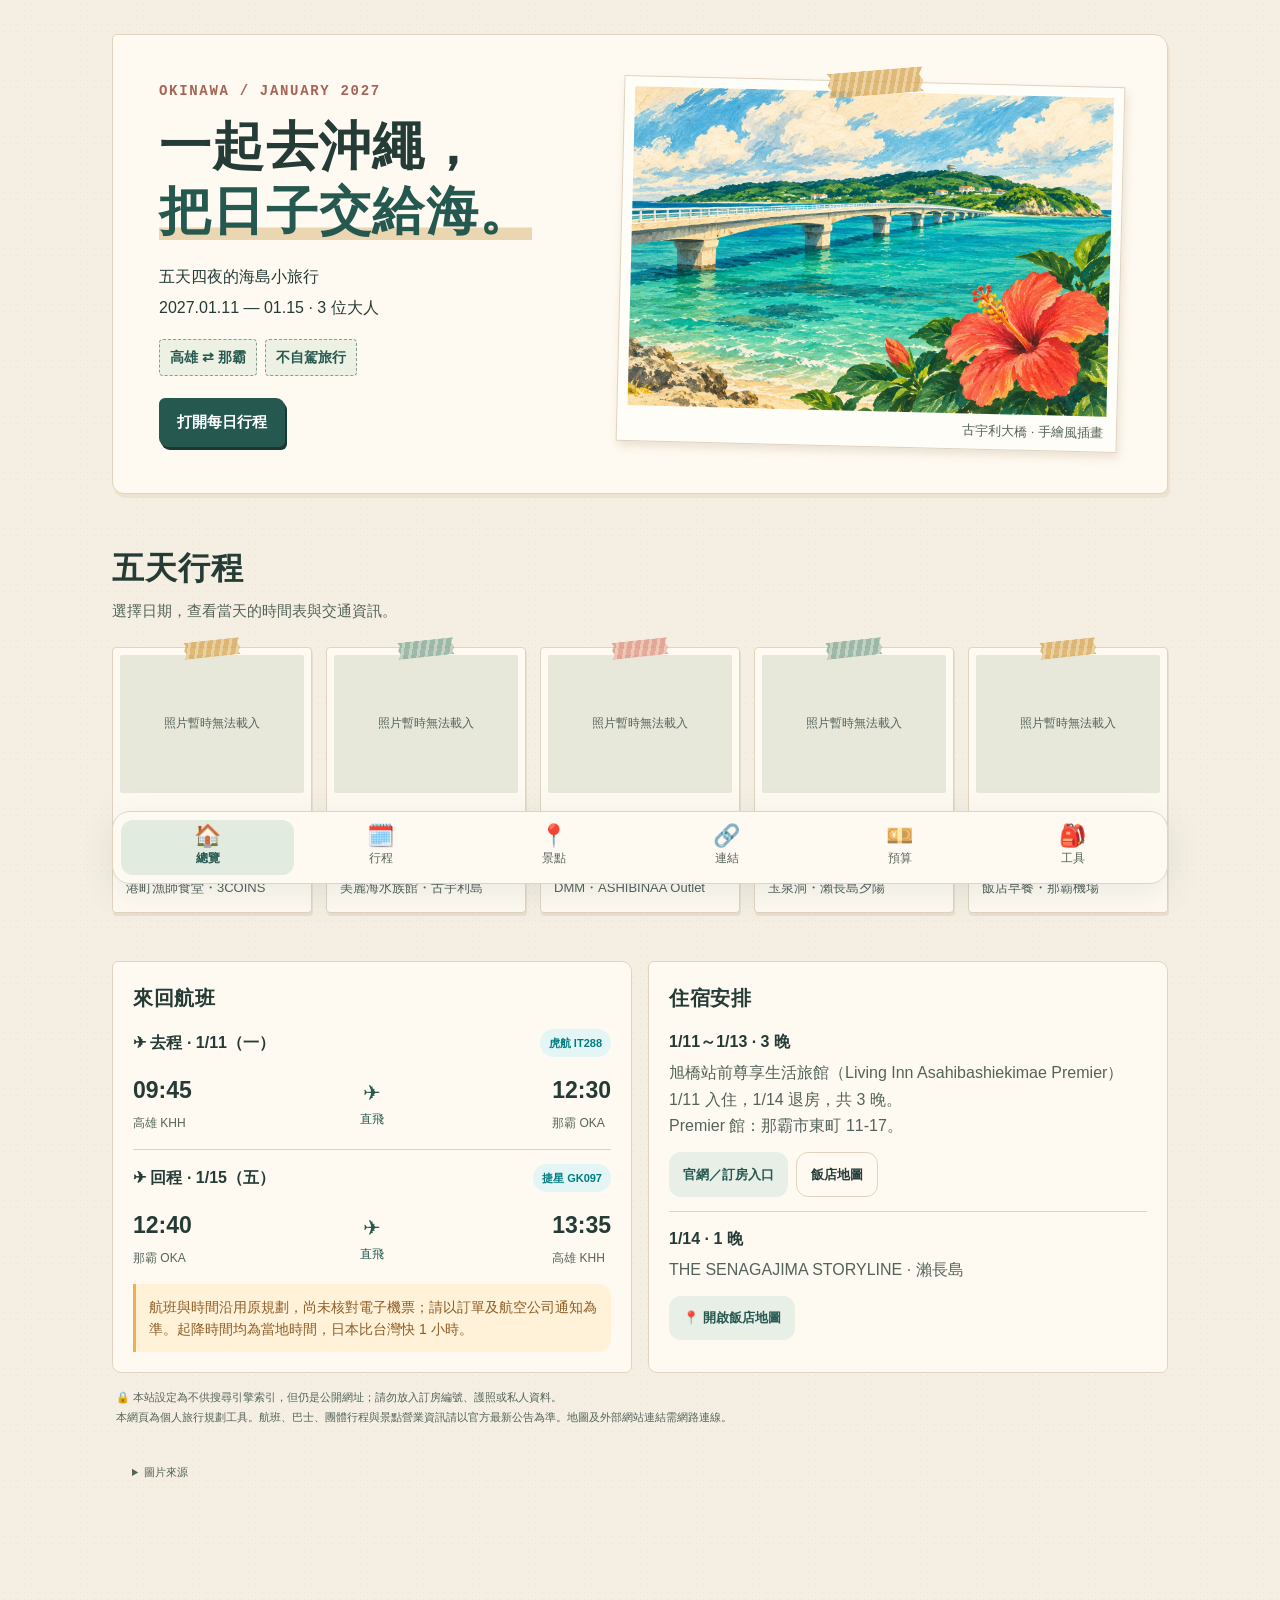
==== commit 6780ea30: "Add files via upload" ====
--- a/index.html
+++ b/index.html
@@ -1,56 +1,105 @@
-<!doctype html><html lang="zh-Hant"><head><meta charset="utf-8"><meta name="viewport" content="width=device-width,initial-scale=1,viewport-fit=cover"><meta name="theme-color" content="#087c9b"><meta name="robots" content="noindex, nofollow, noarchive, nosnippet, noimageindex"><meta name="googlebot" content="noindex, nofollow, noarchive"><meta name="referrer" content="no-referrer"><meta name="description" content="沖繩 2027 五天四夜互動旅行手冊"><title>沖繩 2027｜旅行手冊</title><style>
-:root{--bg:#f3f8f9;--ink:#16334b;--muted:#657c8b;--sea:#087c9b;--sea2:#0da4ad;--sky:#d8f3f4;--white:#fff;--line:#dfebed;--orange:#e88b39;--pink:#eb6680;--shadow:0 12px 32px rgba(18,73,90,.08);font-family:ui-sans-serif,-apple-system,BlinkMacSystemFont,"Noto Sans TC","Microsoft JhengHei",sans-serif;color:var(--ink)}*{box-sizing:border-box}body{margin:0;background:var(--bg)}button,input,select{font:inherit}button{cursor:pointer}a{color:inherit;text-decoration:none}.shell{max-width:920px;margin:auto;min-height:100vh;padding-bottom:105px}.hero{background:linear-gradient(145deg,#086f91,#0da4ad 70%,#54cbbd);color:#fff;padding:26px 22px 34px;border-radius:0 0 30px 30px;position:relative;overflow:hidden}.hero:after{content:'✺';position:absolute;right:-8px;top:6px;font-size:148px;opacity:.12}.eyebrow{font-size:12px;letter-spacing:2px;font-weight:800;opacity:.85}.hero h1{font-size:32px;letter-spacing:-1px;margin:10px 0 6px}.hero p{font-size:14px;margin:0;opacity:.9}.hero .chips{display:flex;gap:8px;flex-wrap:wrap;margin-top:22px}.chip{background:#ffffff24;border:1px solid #ffffff50;border-radius:100px;padding:8px 11px;font-size:12px;font-weight:700}.wrap{padding:20px 16px}.sectionhead{display:flex;justify-content:space-between;align-items:center;margin:8px 2px 12px}.sectionhead h2{font-size:19px;margin:0}.sectionhead span{font-size:12px;color:var(--muted)}.card{background:var(--white);border:1px solid var(--line);border-radius:20px;padding:18px;box-shadow:var(--shadow);margin-bottom:14px}.muted{color:var(--muted)}.tiny{font-size:12px}.row{display:flex;align-items:center;justify-content:space-between;gap:12px}.pill{font-size:11px;border-radius:50px;padding:5px 9px;background:#e3f6f5;color:#007c81;font-weight:800}.pill.warn{background:#fff1df;color:#a55d14}.btn{border:0;background:var(--sea);color:#fff;border-radius:12px;padding:11px 14px;font-size:13px;font-weight:800;display:inline-flex;gap:7px;align-items:center;justify-content:center}.btn.secondary{background:#e6f5f7;color:var(--sea)}.btn.light{background:white;color:var(--sea)}.btn.ghost{background:transparent;border:1px solid var(--line);color:var(--ink)}.btn:active,.daybtn:active{transform:scale(.98)}.grid2{display:grid;grid-template-columns:1fr 1fr;gap:12px}.stat{background:#f0f9f9;border-radius:15px;padding:14px}.stat strong{display:block;font-size:19px;margin:5px 0}.stat small{font-size:11px;color:var(--muted)}.flight{display:flex;align-items:center;justify-content:space-between;gap:10px;margin:15px 0}.flight b{font-size:23px}.flight small{display:block;color:var(--muted);font-size:12px;margin-top:4px}.flight .arrow{flex:1;text-align:center;color:var(--sea);font-size:12px}.flight .arrow:before{content:'✈';display:block;font-size:21px}.daybar{display:flex;gap:9px;overflow:auto;padding:4px 1px 13px;scrollbar-width:none}.daybar::-webkit-scrollbar{display:none}.daybtn{flex:0 0 74px;border:1px solid var(--line);background:#fff;border-radius:15px;padding:12px 7px;text-align:center;color:var(--muted)}.daybtn b{display:block;font-size:18px;color:var(--ink)}.daybtn small{font-size:11px}.daybtn.active{background:var(--sea);color:#fff;border-color:var(--sea)}.daybtn.active b{color:#fff}.timeline{position:relative;padding-left:18px}.timeline:before{content:'';position:absolute;left:6px;top:8px;bottom:18px;width:2px;background:#d9ebed}.event{position:relative;padding:0 0 20px 14px}.event:before{content:'';position:absolute;left:-17px;top:6px;width:10px;height:10px;background:var(--sea2);border:3px solid white;border-radius:50%;box-shadow:0 0 0 1px #b4d9dd}.event:last-child{padding-bottom:0}.event .time{font-weight:900;font-size:13px;color:var(--sea)}.event h3{font-size:15px;margin:4px 0 5px}.event p{font-size:12px;color:var(--muted);margin:0;line-height:1.65}.event .actions{display:flex;gap:7px;margin-top:9px;flex-wrap:wrap}.event .actions a{background:#edf7f8;color:#087c9b;padding:7px 10px;border-radius:9px;font-size:11px;font-weight:800}.event .backup{color:#b36b15}.search{width:100%;border:1px solid var(--line);background:#fff;border-radius:14px;padding:14px 16px;outline:none;margin-bottom:14px}.search:focus{border-color:var(--sea)}.place{display:flex;gap:13px;align-items:flex-start}.placeicon{height:48px;width:48px;flex:0 0 48px;background:#e6f6f5;border-radius:14px;display:grid;place-items:center;font-size:25px}.place h3{margin:0 0 5px;font-size:15px}.place p{margin:0 0 11px;font-size:12px;line-height:1.5;color:var(--muted)}.place .buttons{display:flex;flex-wrap:wrap;gap:7px}.inputrow{display:flex;align-items:center;justify-content:space-between;gap:12px;padding:12px 0;border-bottom:1px solid var(--line)}.inputrow:last-child{border:0}.inputrow label{font-size:13px;font-weight:700}.inputrow input{width:125px;text-align:right;border:1px solid var(--line);border-radius:10px;padding:10px;background:#fff;color:var(--ink)}.total{background:linear-gradient(125deg,#087c9b,#0da4ad);color:#fff;border-radius:17px;padding:20px;margin:16px 0}.total strong{font-size:27px;display:block;margin:7px 0}.check{display:flex;align-items:center;gap:11px;padding:13px 0;border-bottom:1px solid var(--line);font-size:14px}.check:last-child{border:0}.check input{accent-color:var(--sea);width:19px;height:19px}.check:has(input:checked) span{text-decoration:line-through;color:#94a4aa}.nav{position:fixed;z-index:30;bottom:0;left:0;right:0;background:#fff;border-top:1px solid var(--line);display:flex;justify-content:space-around;padding:9px 5px calc(9px + env(safe-area-inset-bottom));box-shadow:0 -8px 26px #183f4b0d}.nav button{background:none;border:0;color:#78909a;display:flex;flex-direction:column;align-items:center;gap:3px;font-size:10px;min-width:58px;padding:5px 4px}.nav button .ico{font-size:22px}.nav button.active{color:var(--sea);font-weight:900}.view{display:none}.view.active{display:block}.notice{border-left:3px solid #f1ad53;background:#fff8ed;border-radius:0 12px 12px 0;padding:12px 13px;color:#8d5c25;font-size:12px;line-height:1.6;margin:12px 0}.quick{display:grid;grid-template-columns:repeat(2,1fr);gap:10px}.quick button{border:1px solid var(--line);border-radius:15px;background:#fff;padding:15px;text-align:left;font-weight:800;color:var(--ink)}.quick button span{display:block;font-size:23px;margin-bottom:9px}.empty{text-align:center;padding:35px;color:var(--muted)}.footer{font-size:11px;color:var(--muted);line-height:1.8;padding:15px 4px}.accent{color:var(--sea)}@media(min-width:700px){.wrap{padding:25px 30px}.hero{padding:35px 40px}.hero h1{font-size:43px}.nav{max-width:920px;left:50%;transform:translateX(-50%);border-radius:20px 20px 0 0}.widegrid{display:grid;grid-template-columns:1fr 1fr;gap:15px}.widegrid .card{margin:0}.daybtn{flex-basis:110px}}@media print{.nav,.btn,.actions,.daybar{display:none!important}.view{display:block!important}.shell{padding:0}.hero{border-radius:0}.card{box-shadow:none;break-inside:avoid}body{background:#fff}}
-</style><style>.filterbar{display:flex;gap:7px;overflow-x:auto;padding:2px 0 12px}.filterbar button{flex:0 0 auto;border:1px solid #dce9ed;background:white;border-radius:30px;padding:9px 13px;color:#38576a;font-size:12px}.filterbar button.active{background:#087c9b;color:white}.rescard{display:flex;gap:12px;align-items:flex-start}.resicon{font-size:27px;background:#e8f7f7;padding:10px;border-radius:14px}.resbody{flex:1;min-width:0}.resbody h3{margin:0 0 5px;font-size:15px}.resbody p{font-size:12px;line-height:1.65;color:#657c8b;margin:0 0 12px}.reslinks{display:flex;flex-wrap:wrap;gap:7px}.reslinks a{display:inline-block;border-radius:10px;background:#e6f5f7;color:#087c9b;font-size:12px;font-weight:800;padding:9px 12px}.reslinks a.primary{background:#087c9b;color:white}.resources-note{font-size:12px;line-height:1.7;background:#fff6e9;padding:12px;border-radius:12px;margin-bottom:15px;color:#835a27}</style><style>
-/* Travel handbook: task-first responsive layout */
-:root{--bg:#f5f6f2;--ink:#203d42;--muted:#61767a;--sea:#087f80;--sea2:#18a39a;--line:#e0e8e4;--shadow:0 5px 22px #203d4208}
-body{line-height:1.6}.shell{max-width:1120px}.hero{padding:32px 28px;border-radius:0 0 24px 24px;background:linear-gradient(115deg,#07595f,#108c89);}.hero h1{font-size:32px;margin:5px 0}.hero .chips{margin-top:16px}.wrap{padding:24px 18px}.sectionhead{gap:12px;flex-wrap:wrap}.sectionhead span{font-size:12px}.card{border-radius:16px;padding:20px;box-shadow:var(--shadow)}.btn,.event .actions a,.reslinks a{min-height:44px;font-size:13px}.event h3{font-size:17px}.event p,.place p,.resbody p{font-size:14px;line-height:1.75}.event{padding-bottom:26px}.event .time{font-size:14px}.nav button{min-width:0;flex:1;min-height:55px;font-size:12px;gap:2px}.nav button.active{background:#e9f5f1;border-radius:12px}.nav{padding:8px 8px calc(8px + env(safe-area-inset-bottom))}.daybtn{min-height:74px;flex:1;min-width:62px}.daybar{position:sticky;top:0;z-index:10;background:var(--bg);padding:12px 0}.daybtn small{font-size:13px}.search{font-size:16px;min-height:50px}.filterbar button{min-height:44px;font-size:13px}.quick button{display:flex;align-items:center;gap:12px;min-height:72px;font-size:15px}.quick button span{font-size:25px;margin:0}.check{min-height:54px}.check input{width:24px;height:24px;flex-shrink:0}.inputrow input{font-size:16px}.trip-start{margin-bottom:26px}.trip-start h2{font-size:23px;margin:0 0 4px}.trip-start>p{color:var(--muted);font-size:14px;margin:0 0 16px}.trip-days{display:grid;gap:10px}.trip-day{display:flex;align-items:center;text-align:left;gap:14px;padding:15px;border:1px solid var(--line);border-radius:14px;background:white;color:var(--ink);width:100%;min-height:76px}.trip-day .date{background:#eaf4ee;color:var(--sea);border-radius:10px;padding:8px 11px;font-size:15px;font-weight:800;flex-shrink:0}.trip-day strong{display:block;font-size:15px}.trip-day small{display:block;color:var(--muted);font-size:12px}.trip-day .chevron{margin-left:auto;color:var(--sea);font-size:22px}.trip-day:hover,.quick button:hover{border-color:var(--sea);background:#f3faf6}button:focus-visible,a:focus-visible,input:focus-visible{outline:3px solid #d08029;outline-offset:3px}.skip-link{position:fixed;top:-70px;left:16px;z-index:100;background:white;padding:12px;border-radius:8px}.skip-link:focus{top:12px}
-@media(min-width:760px){.shell{padding:28px 28px 115px}.hero{border-radius:24px;padding:32px 36px}.hero h1{font-size:38px}.wrap{padding:28px 0}.trip-days{grid-template-columns:repeat(5,minmax(0,1fr))}.trip-day{display:block;padding:16px}.trip-day .date{display:inline-block;margin-bottom:12px}.trip-day strong{min-height:48px}.trip-day .chevron{display:none}.quick{grid-template-columns:repeat(4,1fr)}.nav{max-width:1064px;bottom:16px;border:1px solid var(--line);border-radius:18px;box-shadow:0 8px 36px #183f4b18}#placelist,#resourceList{display:grid;grid-template-columns:1fr 1fr;gap:14px}#placelist .card,#resourceList .card{margin:0}#days>.card{padding:28px}.timeline{padding-left:24px}.event{padding-left:22px}.hero:after{right:35px} }
-@media(max-width:380px){.hero{padding:24px 18px}.hero h1{font-size:27px}.wrap{padding:20px 12px}.nav button{font-size:11px}.card{padding:16px}.daybar{gap:5px}.daybtn{min-width:0;padding:10px 4px}}
-@media(prefers-reduced-motion:reduce){*{scroll-behavior:auto!important;transition:none!important}}
-@media print{.trip-start,.skip-link{display:none}.shell{padding:0}#placelist,#resourceList{display:block}}
-</style><style>
-.visual-panel{margin:22px 0;background:#fff;border:1px solid var(--line);border-radius:20px;padding:22px;overflow:hidden}.visual-panel h2{font-size:19px;margin:0 0 4px}.visual-panel .intro{font-size:13px;color:var(--muted);margin:0 0 20px}.journey-chart{display:grid;grid-template-columns:repeat(5,minmax(0,1fr));gap:10px;position:relative}.journey-stop{text-align:center;position:relative}.journey-stop:before{content:'';height:2px;background:#d5e9e3;position:absolute;top:29px;left:50%;width:calc(100% + 10px)}.journey-stop:last-child:before{display:none}.journey-symbol{position:relative;display:grid;place-items:center;width:58px;height:58px;margin:0 auto 10px;background:var(--stop-bg);border:5px solid white;border-radius:50%;font-size:25px;box-shadow:0 0 0 1px var(--line)}.journey-stop b{display:block;font-size:13px}.journey-stop small{display:block;color:var(--muted);font-size:11px;margin-top:3px}.journey-stop button{border:0;background:transparent;color:var(--sea);font-size:12px;min-height:44px;padding:6px}.budget-visual{display:grid;grid-template-columns:180px 1fr;align-items:center;gap:24px}.budget-ring{width:180px;height:180px;transform:rotate(-90deg)}.budget-ring circle{fill:none;stroke-width:18}.budget-ring .ring-bg{stroke:#edf2ef}.ring-label{transform:rotate(90deg);transform-origin:90px 90px;fill:var(--ink);font-size:12px;text-anchor:middle}.ring-number{font-size:19px;font-weight:800}.budget-legend{display:grid;gap:10px}.legend-row{display:grid;grid-template-columns:10px 1fr auto;gap:9px;align-items:center;font-size:13px}.legend-dot{width:9px;height:9px;border-radius:50%}.legend-row strong{font-size:13px;font-variant-numeric:tabular-nums}.budget-chart-note{font-size:12px;color:var(--muted);margin:16px 0 0}.trip-banner{display:flex;align-items:center;gap:14px;margin-bottom:20px;padding:16px 20px;background:#e8f3ec;border-radius:16px}.trip-banner .banner-icon{font-size:34px}.trip-banner b{font-size:15px}.trip-banner p{font-size:12px;margin:3px 0 0;color:var(--muted)}@media(max-width:540px){.visual-panel{padding:18px 14px}.journey-chart{gap:3px}.journey-stop:before{width:calc(100% + 3px);top:24px}.journey-symbol{width:48px;height:48px;font-size:21px}.journey-stop b{font-size:12px}.journey-stop small{font-size:10px}.budget-visual{grid-template-columns:1fr;gap:18px}.budget-ring{margin:auto;display:block}.budget-legend{gap:12px}}@media print{.journey-stop button{display:none}}
-</style><style>
-:root{--bg:#f7f5ef;--ink:#233e41;--muted:#677877;--line:#e4e7df}.hero{display:grid;grid-template-columns:1fr 1.12fr;padding:0!important;background:#e8eee4;color:var(--ink);isolation:isolate;min-height:340px}.hero:after{display:none}.hero-copy{padding:42px 32px;align-self:center}.hero h1{font-size:42px;letter-spacing:-1.5px;line-height:1.25;margin:14px 0}.hero p{font-size:14px;line-height:1.9}.eyebrow{color:#247d77;letter-spacing:3px;font-size:11px}.hero .chip{background:#fff9;border:1px solid #cddbd0;color:#3f6560;padding:6px 10px}.hero-art{position:relative;min-height:340px}.hero-art img{width:100%;height:100%;object-fit:cover;position:absolute;inset:0}.art-caption{position:absolute;bottom:12px;right:12px;background:#ffffffd9;color:#45635d;padding:4px 9px;font-size:10px;border-radius:20px}.hero-cta{margin-top:22px;background:#116e68;padding:12px 18px;font-size:14px;border-radius:100px}.trip-start{margin:6px 0 28px}.trip-start h2{font-size:24px}.trip-days{gap:12px}.trip-day{padding:0;overflow:hidden;border-radius:18px;display:block;position:relative}.day-art{height:118px;position:relative;overflow:hidden;background:#e4eee7}.day-art img{width:100%;height:100%;object-fit:cover;display:block;transition:transform .3s}.trip-day:hover .day-art img{transform:scale(1.06)}.day-art .day-number{position:absolute;left:10px;top:10px;color:#fff;background:#184e4abf;border-radius:30px;padding:3px 9px;font-size:10px;font-weight:800;letter-spacing:1px}.day-card-copy{padding:15px;display:block}.trip-day .date{padding:0;background:none;font-size:12px;display:block;margin-bottom:6px}.trip-day strong{font-size:15px;min-height:48px;line-height:1.6}.trip-day small{margin-top:7px;line-height:1.6}.trip-day .chevron{display:none}.visual-panel{background:#fffcf6}.journey-symbol{border-color:#fffcf6}.sectionhead h2{font-size:20px}.card{box-shadow:none}.travel-quote{display:flex;gap:16px;align-items:center;padding:22px 24px;border-radius:16px;background:#eaf0e5;margin:22px 0}.travel-quote>span{font-size:30px}.travel-quote b{font-size:16px}.travel-quote p{color:var(--muted);font-size:13px;margin:4px 0 0}.view.active{animation:reveal .25s ease}@keyframes reveal{from{opacity:.5;transform:translateY(5px)}to{opacity:1;transform:none}}@media(min-width:760px){.trip-days{grid-template-columns:repeat(5,minmax(0,1fr))}.hero{border-radius:24px}.day-card-copy{padding:14px}.hero-copy{padding:40px 34px}}@media(max-width:759px){.shell{padding-top:0}.hero{grid-template-columns:1fr;border-radius:0 0 24px 24px}.hero-copy{padding:28px 22px 24px;order:2}.hero h1{font-size:32px;margin:10px 0}.hero-art{min-height:210px;order:1}.hero-cta{margin-top:16px}.hero .chips{margin-top:12px}.trip-days{display:grid;grid-template-columns:repeat(2,minmax(0,1fr));gap:12px}.trip-day:last-child{grid-column:1/-1;display:grid;grid-template-columns:1fr 1fr}.trip-day:last-child .day-art{height:100%;min-height:130px}.trip-day strong{min-height:0}.day-art{height:125px}.trip-day small{font-size:12px}}@media print{.hero-art{display:none}.hero{display:block}.hero-cta{display:none}}
-</style><style>.itinerary-photo{margin:12px 0 14px;max-width:680px;border:1px solid var(--line);border-radius:14px;overflow:hidden;background:#f4f6f1}.itinerary-photo img{display:block;width:100%;height:260px;object-fit:cover}.itinerary-photo figcaption{padding:10px 13px;font-size:11px;color:var(--muted);line-height:1.7}.itinerary-photo figcaption b{display:block;color:var(--ink);font-size:13px}.itinerary-photo figcaption span{display:block}.itinerary-photo figcaption a{text-decoration:underline;text-underline-offset:3px}@media(max-width:540px){.itinerary-photo img{height:185px}}@media print{.itinerary-photo{break-inside:avoid}}</style><style>.day-photo-credits{margin-top:12px;color:var(--muted);font-size:11px}.day-photo-credits summary{cursor:pointer;padding:8px 0}.day-photo-credits a{text-decoration:underline}.day-photo-credits p{margin:6px 0}.day-photo-fallback{padding:48px 10px 10px;font-size:12px;color:var(--muted)}.day-photo-fallback:not([hidden]){display:block}</style><style>.day-conditions{display:grid;grid-template-columns:repeat(3,1fr);gap:10px;background:#edf4ed;padding:16px;border-radius:14px}.day-conditions small{display:block;font-size:11px;color:var(--muted)}.day-conditions strong{display:block;font-size:15px;margin-top:5px}.conditions-note{font-size:12px;color:var(--muted);line-height:1.8;margin:12px 0 25px}.conditions-note a{text-decoration:underline}@media(max-width:540px){.day-conditions{grid-template-columns:1fr 1fr}.day-conditions>div:first-child{grid-column:1/-1}}</style><style>.trip-day{cursor:default}.day-card-copy{border:0;background:transparent;text-align:left;color:inherit;font:inherit;width:100%;cursor:pointer}.shell>.day-photo-credits{margin:12px 20px 24px}.itinerary-photo[hidden]{display:none}</style></head><body><a class="skip-link" href="#main-content">跳至主要內容</a><div class="shell"><header class="hero"><div class="hero-copy"><div class="eyebrow">OKINAWA / JANUARY 2027</div><h1>一起去沖繩，<br>把日子交給海。</h1><p>五天四夜的海島小旅行<br>2027.01.11 — 01.15 · 3 位大人</p><div class="chips"><span class="chip">高雄 ⇄ 那霸</span><span class="chip">不自駕旅行</span></div><button class="btn hero-cta" data-goto="days">打開每日行程 →</button></div><div class="hero-art"><img src="https://commons.wikimedia.org/wiki/Special:FilePath/Kouri%20Bridge%20and%20the%20beach%2020191109a.jpg?width=1280" alt="古宇利大橋與古宇利海灘實景照片" fetchpriority="high"></div></header><main class="wrap" id="main-content">
-<section class="view active" id="home"><div class="trip-start"><h2>五天，五種沖繩風景</h2><p>從城市散步到海邊日落，選一天開始探索。</p><div class="trip-days" id="trip-days"></div></div><div class="travel-quote"><span aria-hidden="true">🌺</span><div><b>行程有方向，旅行留一點空白。</b><p>集合時間先確認好，其餘的風景，慢慢享受。</p></div></div><div class="sectionhead"><h2>旅行總覽</h2><span>航班・住宿・費用</span></div><div class="card"><div class="row"><b>✈ 去程 · 1/11（一）</b><span class="pill">虎航 IT288</span></div><div class="flight"><div><b>09:45</b><small>高雄 KHH</small></div><div class="arrow">直飛</div><div><b>12:30</b><small>那霸 OKA</small></div></div><hr style="border:0;border-top:1px solid var(--line);margin:17px 0"><div class="row"><b>✈ 回程 · 1/15（五）</b><span class="pill">捷星 GK097</span></div><div class="flight"><div><b>12:40</b><small>那霸 OKA</small></div><div class="arrow">直飛</div><div><b>13:35</b><small>高雄 KHH</small></div></div><div class="notice">航班與時間沿用原規劃，尚未核對電子機票；請以訂單及航空公司通知為準。起降時間均為當地時間，日本比台灣快 1 小時。</div></div><div class="sectionhead" style="margin-top:22px"><h2>快速前往</h2></div><div class="quick"><button data-goto="days"><span>🗓️</span>每日行程</button><button data-goto="places"><span>📍</span>景點與地圖</button><button data-goto="budget"><span>💴</span>旅費計算</button><button data-goto="tools"><span>🎒</span>旅行工具</button></div><div class="sectionhead" style="margin-top:22px"><h2>住宿安排</h2></div><div class="card"><b>1/11～1/13 · 3 晚</b><p class="muted" style="font-size:13px">旭橋站前尊享生活旅館（Living Inn Asahibashiekimae Premier）<br>1/11 入住，1/14 退房，共 3 晚。<br>Premier 館：那霸市東町 11-17。<br><a class="btn secondary" href="https://www.livinginn-asahibashiekimae.okinawa/hotel_premier.php" target="_blank" rel="noopener">官網／訂房入口 ↗</a> <a class="btn ghost" href="https://www.google.com/maps/search/?api=1&amp;query=リビングイン旭橋駅前プレミア 那覇市東町11-17" target="_blank" rel="noopener">飯店地圖 ↗</a></p><hr style="border:0;border-top:1px solid var(--line)"><b>1/14 · 1 晚</b><p class="muted" style="font-size:13px">THE SENAGAJIMA STORYLINE · 瀨長島</p><a class="btn secondary" target="_blank" rel="noopener" href="https://www.google.com/maps/search/?api=1&query=THE+SENAGAJIMA+STORYLINE">📍 開啟飯店地圖</a></div></section>
-<section class="view" id="days"><div class="sectionhead"><h2>每日行程</h2><span>點日期切換</span></div><div class="daybar" id="daybar"></div><div class="card"><div class="row" style="margin-bottom:18px"><div><span class="pill" id="daytag">DAY 1</span><h2 id="daytitle" style="font-size:20px;margin:8px 0 3px"></h2><div class="muted tiny" id="daysub"></div></div><button class="btn secondary" id="shareday">複製行程</button></div><div id="day-weather"></div><div class="timeline" id="timeline"></div></div><div class="notice">🚌 2027 年巴士時刻尚未核實；參考班次可能調整。請於出發前確認停靠站與發車時間。</div></section>
-<section class="view" id="places"><div class="sectionhead"><h2>景點探索</h2><span>搜尋／一鍵導航</span></div><input class="search" id="placeSearch" placeholder="🔎 搜尋：ASHIBINAA、萬座毛、美國村…" aria-label="搜尋景點"><div id="placelist"></div></section>
-<section class="view" id="resources"><div class="sectionhead"><h2>交通・官網・預訂</h2><span>實用連結中心</span></div><div class="notice">預約狀態尚未核對。前三晚入住旭橋站前尊享生活旅館 Premier 館（那霸市東町 11-17），房型依訂單確認；北部團方案未確定。DMM 官方提示部分海外地區可能無法購票，遇到限制請依官方頁面聯絡客服。</div><div class="resources-note">📌 2027 年部分巴士時刻尚未公告。19:29／19:10、15:57／15:17 與 TK02 08:15 都是行程規劃參考，請出發前重新核對。外部購票網站並不代表已購買。</div><input class="search" id="resourceSearch" placeholder="🔎 搜尋巴士、門票、Outlet、飯店…" aria-label="搜尋實用連結"><div class="filterbar" id="resourceFilters"></div><div id="resourceList"></div></section><section class="view" id="budget"><div class="sectionhead"><h2>三人旅費</h2><span>新台幣 NT$</span></div><div class="visual-panel" id="budget-chart-panel"><h2>旅費花在哪裡？</h2><p class="intro">三人合計 · 隨下方預算調整即時更新</p><div class="budget-visual"><svg class="budget-ring" viewBox="0 0 180 180" role="img" aria-labelledby="budget-chart-title"><title id="budget-chart-title">旅費分布圖</title><circle class="ring-bg" cx="90" cy="90" r="70"/><g id="budget-ring-segments"></g><g class="ring-label"><text x="90" y="83">三人總預算</text><text class="ring-number" id="budget-ring-total" x="90" y="108"></text></g></svg><div class="budget-legend" id="budget-legend"></div></div><p class="budget-chart-note">金額單位：新台幣。圖表包含暫估費用，實際支出依旅程調整。</p></div><div class="card"><div class="muted tiny">修改各項金額，立即重新計算；金額為三人合計</div><div id="budgetrows"></div><div class="total"><div class="tiny">三人旅行預算合計</div><strong id="totalTwd"></strong><div class="tiny" id="totalJpy"></div><div class="tiny" id="perPerson" style="margin-top:7px"></div></div><div class="notice">預設估算項目可自行修改；購物金額未包含在基本預算內。換算使用規劃匯率 ¥1 = NT$0.22，並非即時匯率。</div><button class="btn secondary" id="resetBudget">還原預設預算</button></div></section>
-<section class="view" id="tools"><div class="sectionhead"><h2>旅行工具</h2><span>出發前準備</span></div><div class="card"><h3 style="margin-top:0">🎒 行前清單</h3><div id="checklist"></div><div class="muted tiny" id="checkprogress" style="margin-top:13px"></div></div><div class="card"><h3 style="margin-top:0">🔗 常用連結</h3><div style="display:flex;flex-wrap:wrap;gap:8px"><a class="btn secondary" target="_blank" rel="noopener" href="https://www.google.com/maps/search/?api=1&query=Okinawa+Outlet+Mall+Ashibinaa">ASHIBINAA 地圖</a><a class="btn secondary" target="_blank" rel="noopener" href="https://www.ashibinaa.com/">Outlet 官方網站</a><a class="btn secondary" target="_blank" rel="noopener" href="https://www.google.com/maps/search/?api=1&query=Naha+Bus+Terminal">那霸巴士總站</a><a class="btn secondary" target="_blank" rel="noopener" href="https://www.google.com/maps/search/?api=1&query=Senagajima+Umikaji+Terrace">瀨長島海風露台</a></div></div><div class="card"><h3 style="margin-top:0">📤 分享與備份</h3><p class="muted tiny">行程已內建於這份 HTML。旅費與清單會儲存在目前瀏覽器，清除網站資料可能遺失修改。</p><div style="display:flex;flex-wrap:wrap;gap:8px"><button class="btn" id="exportTxt">下載文字版行程</button><button class="btn secondary" onclick="window.print()">列印／存成 PDF</button></div></div></section>
-<div class="footer">🔒 本站設定為不供搜尋引擎索引，但仍是公開網址；請勿放入訂房編號、護照或私人資料。<br>本網頁為個人旅行規劃工具。航班、巴士、團體行程與景點營業資訊請以官方最新公告為準。地圖及外部網站連結需網路連線。</div></main></div><nav class="nav" aria-label="主要導覽"><button class="active" data-page="home"><span class="ico">🏠</span>總覽</button><button data-page="days"><span class="ico">🗓️</span>行程</button><button data-page="places"><span class="ico">📍</span>景點</button><button data-page="resources"><span class="ico">🔗</span>連結</button><button data-page="budget"><span class="ico">💴</span>預算</button><button data-page="tools"><span class="ico">🎒</span>工具</button></nav><script>
-const days=[{date:'1/11',title:'抵達那霸・國際通',sub:'週一 · 抵達後先寄放行李',events:[['09:45','高雄出發｜台灣虎航 IT288','高雄 → 那霸，預計 12:30 抵達'],['12:30','抵達那霸機場','入境、領取行李'],['約 13:00','搭單軌電車往旭橋','車資另計；依實際出關時間調整'],['13:40',"旭橋站前尊享生活旅館・寄放行李","Premier 館：那霸市東町 11-17。15:00 起入住；提前寄放行李須先向飯店確認。","リビングイン旭橋駅前プレミア 那覇市東町11-17"],['下午','第一牧志公設市場','午餐、逛市場','第一牧志公設市場'],['傍晚','國際通散步・購物','可視時間安排壺屋通','國際通'],['晚上','晚餐：琉球的牛（預計）','分店、訂位待確認','琉球的牛']]},{date:'1/12',title:'北部一日遊・美國村',sub:'週二 · 跟團後於美國村自行下車',events:[['08:10','Palette 久茂地集合','那霸縣廳前百貨冰淇淋店前；08:20 準時發車','Palette 久茂地'],['約 09:20','萬座毛','暫排停留約 30 分鐘；是否含入場費須核對所訂方案','萬座毛'],['途中','古宇利大橋','車覽，不下車','古宇利大橋'],['上午','古宇利島','停留約 30 分鐘','古宇利島'],['中午～下午','沖繩美麗海水族館','暫排約 3.5 小時（含自理午餐）；是否含門票須核對所訂方案','沖繩美麗海水族館'],['傍晚','美國村下車','自由逛街、晚餐；不搭團車回那霸','美浜アメリカンビレッジ'],['19:10','回程公車｜提早備用','往那霸巴士總站，路線／時刻待再次核實','美浜アメリカンビレッジ入口','backup'],['19:29','20 號公車｜主要班次','美國村入口 → 那霸巴士總站（旭橋附近）；2027 時刻待確認','美浜アメリカンビレッジ入口']]},{date:'1/13',title:'泊港海鮮・DMM・Outlet',sub:'週三 · 購物日',events:[['06:45','飯店搭計程車','前往泊港魚市場'],['07:00–07:45','泊港魚市場早餐','45 分鐘；部分店家可能尚未營業','泊いゆまち'],['07:45–08:00','計程車前往國際通入口','預先叫車，保留候車時間'],['08:15','搭 TK02 巴士','國際通入口 → iias 沖繩豐崎；班次待核實','国際通り入口'],['約 09:02','抵達 iias','準備前往 DMM','iias 沖縄豊崎'],['09:10–11:00','DMM Kariyushi 水族館','暫排參觀約 1 小時 50 分；09:10 入館須先核對 2027/1/13 營運日曆','DMMかりゆし水族館'],['11:00–12:30','iias 午餐・逛街','自由用餐與購物','iias 沖縄豊崎'],['12:30–13:00','前往 ASHIBINAA Outlet','轉乘方式與時間待確認','沖縄アウトレットモール あしびなー'],['13:00–15:30','ASHIBINAA Outlet','購物 2.5 小時；可從景點頁開啟地圖','沖縄アウトレットモール あしびなー'],['15:17','55 號公車｜備用','提早回程，班次待核實','沖縄アウトレットモール あしびなー','backup'],['15:57','98 號公車｜主要','返回旭橋附近；班次待核實','沖縄アウトレットモール あしびなー'],['晚上','國際通晚餐・自由活動','視體力安排','國際通']]},{date:'1/14',title:'南部一日遊・瀨長島',sub:'週四 · 帶行李參團，瀨長島下車',events:[['07:10 前後',"旭橋站前尊享生活旅館退房・攜帶行李","清晨退房方式請提前向飯店確認，再前往縣民廣場集合。","リビングイン旭橋駅前プレミア 那覇市東町11-17"],['07:50','Klook 南部一日遊集合','縣民廣場；08:00 預計發車','沖縄県庁前 県民広場'],['約 08:50–09:30','知念岬公園','海景散步','知念岬公園'],['約 09:50–10:40','新原海灘','沙灘散步','新原ビーチ'],['約 11:00–13:30','沖繩世界・玉泉洞','入場費是否包含請核對訂單','おきなわワールド'],['約 14:00–15:00','糸滿魚市場','自由午餐／海鮮','糸満お魚センター'],['下午','iias 沖繩豐崎','隨團停靠；不重複購買 DMM 門票','iias 沖縄豊崎'],['傍晚','瀨長島下車','攜帶行李及瀨長島提前下車，須取得業者確認；尚未核對訂單','瀬長島'],['傍晚','入住 THE SENAGAJIMA STORYLINE','放好行李後前往海風露台','THE SENAGAJIMA STORYLINE'],['晚上','Umikaji Terrace・晚餐','海景、夕陽；實際時間視團車抵達','瀬長島ウミカジテラス']]},{date:'1/15',title:'返程・那霸機場',sub:'週五 · 返回高雄',events:[['07:30–08:30','飯店早餐','THE SENAGAJIMA STORYLINE'],['08:30–09:00','整理行李・退房','預留交通與報到時間'],['約 09:30','抵達那霸機場','建議搭計程車；費用待確認','那覇空港'],['12:40','捷星航空 GK097 起飛','那霸 → 高雄'],['13:35','抵達高雄','旅程結束']]}];
-const places=[['🛍️','ASHIBINAA Outlet','第三天 13:00–15:30 購物；可從官方網站查最新店鋪。','沖縄アウトレットモール あしびなー','https://www.ashibinaa.com/'],['🐠','DMM Kariyushi 水族館','第三天暫排 09:10–11:00；開館時間待核對。位於 iias 沖繩豐崎。','DMMかりゆし水族館'],['🏬','iias 沖繩豐崎','第三天午餐購物；第四天團遊也可能停靠。','iias 沖縄豊崎'],['🐟','泊港魚市場','第三天 07:00–07:45；個別店家營業時間不同。','泊いゆまち'],['🌊','萬座毛','第二天北部一日遊第一個主要景點。','万座毛'],['🌉','古宇利大橋','第二天車覽，不下車。','古宇利大橋'],['🏝️','古宇利島','第二天停留約 30 分鐘。','古宇利島'],['🐋','沖繩美麗海水族館','第二天停留約 3.5 小時，包含自行午餐。','沖縄美ら海水族館'],['🎡','美國村','第二天團遊結束後自行下車、晚餐。','美浜アメリカンビレッジ'],['🚌','美國村入口公車站','第二天 19:29 主要、19:10 備用，班次待確認。','美浜アメリカンビレッジ入口'],['🚌','那霸巴士總站','第二天回程下車處，鄰近旭橋站。','那覇バスターミナル'],['🍱','第一牧志公設市場','第一天下午逛市場、用餐。','第一牧志公設市場'],['🌺','國際通','第一天與第三天晚間自由活動。','国際通り 那覇'],['🌅','知念岬公園','第四天南部一日遊。','知念岬公園'],['🏖️','新原海灘','第四天南部一日遊。','新原ビーチ'],['🪨','沖繩世界・玉泉洞','第四天南部一日遊。','おきなわワールド'],['🦐','糸滿魚市場','第四天南部一日遊。','糸満お魚センター'],['🌇','瀨長島海風露台','第四天傍晚散步與晚餐。','瀬長島ウミカジテラス'],['🏨','THE SENAGAJIMA STORYLINE','第四晚住宿。','THE SENAGAJIMA STORYLINE']];
-const defaultBudget=[['來回機票',29238],['四晚住宿',10000],['北部一日遊（暫估）',7000],['南部 Klook 團費',3731],['當地交通（暫估）',4000],['景點門票（暫估）',2500],['餐飲五天（暫估）',15000],['購物（自行填寫）',0]];const checks=['護照有效期限確認','機票與行李額度確認','旭橋站前尊享生活旅館 Premier 館房型與訂單確認','第四晚 STORYLINE 訂房確認','Klook 北部／南部團訂單確認','2027 年巴士班表再核實','DMM 門票與預約確認','手機網路／eSIM','日幣現金、信用卡、交通卡','旅遊保險及緊急聯絡資訊'];
-function safe(t){return String(t).replace(/[&<>"']/g,c=>({'&':'&amp;','<':'&lt;','>':'&gt;','"':'&quot;',"'":'&#39;'}[c]))}function mapLink(q){return 'https://www.google.com/maps/search/?api=1&query='+encodeURIComponent(q)}function showPage(p){if(!document.getElementById(p))return;document.querySelectorAll('.view').forEach(e=>e.classList.toggle('active',e.id===p));document.querySelectorAll('.nav button').forEach(e=>e.classList.toggle('active',e.dataset.page===p));document.querySelectorAll('.nav button').forEach(e=>{if(e.dataset.page===p)e.setAttribute('aria-current','page');else e.removeAttribute('aria-current')});window.scrollTo({top:0,behavior:'instant'})}document.querySelectorAll('[data-page]').forEach(b=>b.onclick=()=>showPage(b.dataset.page));document.querySelectorAll('[data-goto]').forEach(b=>b.onclick=()=>showPage(b.dataset.goto));const itineraryPhotos=[["國際通", "Naha Kokusai Street 2.jpg", "國際通街景", "Zairon", "by/4.0", "2023"], ["古宇利大橋", "Kouri Bridge and the beach 20191109a.jpg", "古宇利大橋與海灘", "Solomon203", "by-sa/4.0", "2019"], ["瀨長島下車", "Senagajima Island from Toyosaki Seaside Park.JPG", "從豐崎海濱公園遠眺瀨長島", "そらみみ", "by-sa/4.0", "2015"], ["抵達那霸機場", "Naha-Airport-building.jpg", "那霸機場建築（歷史照片）", "Hykw-a4", "by-sa/3.0", "2005"]];
-itineraryPhotos.push(...[["萬座毛", "Cape Manzamo.JPG", "萬座毛海岸", "そらみみ", "by-sa/4.0", "2015"], ["玉泉洞", "Gyokusendo 20221228-1.jpg", "玉泉洞鐘乳石景觀", "Suicasmo", "by-sa/4.0", "2022"], ["DMM Kariyushi", "DMM Kariyushi Aquarium 202006.jpg", "DMM Kariyushi 水族館", "Kugel~commonswiki", "by-sa/4.0", "2020"]]);
-itineraryPhotos.push(...[["古宇利島", "Kouri Island.JPG", "古宇利島", "Kugel~commonswiki", "PD", "2009"], ["美麗海水族館", "Churaumi Aquarium main tank 'Kuroshio Sea'.jpg", "美麗海水族館黑潮之海（原作者修飾人物剪影）", "Megapixie", "PD", "2008"], ["美國村", "American Village in Okinawa.jpg", "美國村", "Lee Geonju", "by-sa/4.0", "2017"], ["第一牧志公設市場", "Naha City First Makishi Public Market new building.JPG", "第一牧志公設市場新館", "Abasaa", "PD", "2023"], ["知念岬", "Chinen-Misaki-Park.jpg", "知念岬公園", "MaedaAkihiko", "CC0", "2024"]]);
-itineraryPhotos.push(...[["iias", "Iias Okinawa Toyosaki 202006.jpg", "iias 沖繩豐崎", "Kugel~commonswiki", "by-sa/4.0", "2020"], ["ASHIBINAA", "JP 日本 Japan 沖繩 OKINAWA Outlet Mall Ashibinaa January 2025 R12S 107.jpg", "ASHIBINAA Outlet", "Naha Mama Pavilionz", "CC0", "2025"], ["糸滿魚市場", "Osakana Center, Itoman.JPG", "糸滿魚市場", "Kugel", "by-sa/3.0", "2010"], ["Umikaji Terrace", "Umikaji Terrace Senagajima.jpg", "瀨長島海風露台", "Kugel~commonswiki", "by-sa/4.0", "2017"]]);
-const externalItineraryPhotos=[["泊港魚市場", "https://www.jf-okinawa.jp/uploads/2012/09/P7250281.jpg", "泊港魚市場", "沖縄県漁業協同組合連合会", "https://www.jf-okinawa.jp/?directshop=泊いゆまち"], ["新原海灘", "https://nanjomegurun.okinawa/img/main_miibaru_img_002.jpg", "新原海灘", "南城市觀光入口網站", "https://nanjomegurun.okinawa/play/shop/miibaru.html"], ["THE SENAGAJIMA STORYLINE", "https://prcdn.freetls.fastly.net/release_image/5113/3127/5113-3127-cf943530b10fd4ae507e475a1467b0be-2000x1333.jpg?width=960", "STORYLINE 瀨長島飯店外觀", "東急ホテルズ＆リゾーツ／PR TIMES", "https://prtimes.jp/main/html/rd/p/000003127.000005113.html"]];
-function eventPhoto(title){const external=externalItineraryPhotos.find(p=>title.includes(p[0]));const p=external||itineraryPhotos.find(p=>title.includes(p[0]));if(!p)return '';const src=external?p[1]:'https://commons.wikimedia.org/wiki/Special:FilePath/'+encodeURIComponent(p[1])+'?width=960';return `<figure class="itinerary-photo"><img src="${safe(src)}" alt="${safe(p[2])}" loading="lazy" decoding="async" onerror="this.closest('figure').hidden=true"></figure>`}
-
-
-function renderDayWeather(){const sunsets=['17:56','17:57','17:57','17:58','17:59'];const d=days[selectedDay];document.getElementById('day-weather').innerHTML=`<div class="day-conditions"><div><small>旅行日期</small><strong>2027/${d.date} ${d.sub.split(' · ')[0]}</strong></div><div><small>🌇 那霸日落參考（日本時間）</small><strong>約 ${sunsets[selectedDay]}</strong></div><div><small>🌡️ 那霸 1 月中旬歷年參考</small><strong>約 15–20°C</strong></div></div><p class="conditions-note">氣溫為 1991–2020 年平均低溫 15.1°C／高溫 19.9°C，並非當日預報。北部與海邊體感可能不同，出發前請再查天氣。日落依那霸天文計算，景點位置、地形與雲量會影響觀賞。${selectedDay===3?'建議當天若車程允許，17:20 前到海風露台等待夕陽。':''}${selectedDay===4?'本日午後已返台，日落數值仍為那霸地區參考。':''}<br><a href="https://eco.mtk.nao.ac.jp/koyomi/dni/2027/s4801.html.en" target="_blank" rel="noopener">日落：日本國立天文台</a> · <a href="https://www.data.jma.go.jp/stats/etrn/view/nml_sfc_10d.php?block_no=47936&prec_no=91" target="_blank" rel="noopener">氣溫：日本氣象廳</a></p>`}
-const bookingRules=[["琉球的牛", [["國際通店・訂位", "https://www.tablecheck.com/ja/shops/yakiniku-naha/reserve"], ["久茂地店・訂位", "https://www.tablecheck.com/shops/yakiniku-kumoji/reserve"]]], ["DMM Kariyushi", [["官方購票", "https://book.kariyushi-aquarium.com/"], ["營運日曆", "https://kariyushi-aquarium.com/opening-hours/"]]], ["美麗海水族館", [["Klook 門票（先核對團費是否含票）", "https://www.klook.com/ja/activity/1421-churaumi-aquarium-okinawa/"]]], ["玉泉洞", [["官方購票（先核對團費是否含票）", "https://okinawaworld-pmp.book.ntmg.com/top?lng=ja-JP"]]], ["THE SENAGAJIMA STORYLINE", [["飯店官方訂房", "https://www.tokyuhotels.co.jp/senagajima-storyline/index.html"]]]];
-bookingRules.push(["旭橋站前尊享生活旅館", [["官網／訂房入口", "https://www.livinginn-asahibashiekimae.okinawa/hotel_premier.php"]]]);
-function bookingActions(title){const match=bookingRules.find(r=>title.includes(r[0]));return match?'<div class="actions booking-actions">'+match[1].map(x=>`<a href="${safe(x[1])}" target="_blank" rel="noopener noreferrer">${safe(x[0])} ↗</a>`).join('')+'</div>':''}
-let selectedDay=0;function renderDays(){renderDayWeather();document.getElementById('daybar').innerHTML=days.map((d,i)=>`<button class="daybtn ${i===selectedDay?'active':''}" aria-pressed="${i===selectedDay}" aria-label="第 ${i+1} 天 ${d.date}" data-day="${i}"><b>${i+1}</b><small>${d.date}<br>${d.sub.split(" · ")[0]}</small></button>`).join('');document.querySelectorAll('[data-day]').forEach(b=>b.onclick=()=>{selectedDay=+b.dataset.day;renderDays()});let d=days[selectedDay];document.getElementById('daytag').textContent='DAY '+(selectedDay+1);document.getElementById('daytitle').textContent=d.title;document.getElementById('daysub').textContent=d.sub;document.getElementById('timeline').innerHTML=d.events.map(e=>`<div class="event"><div class="time ${e[4]?'backup':''}">${safe(e[0])}${e[4]?' · 備用':''}</div><h3>${safe(e[1])}</h3>${eventPhoto(e[1])}<p>${safe(e[2])}</p>${bookingActions(e[1])}${e[3]?`<div class="actions"><a href="${mapLink(e[3])}" target="_blank" rel="noopener">📍 Google 地圖 ↗</a></div>`:''}</div>`).join('')}renderDays();document.getElementById('shareday').onclick=async()=>{let d=days[selectedDay],txt=d.date+' '+d.title+'\n'+d.events.map(e=>e[0]+' '+e[1]+'｜'+e[2]).join('\n');try{await navigator.clipboard.writeText(txt);alert('已複製當日行程')}catch(e){prompt('複製以下內容',txt)}};
-function renderPlaces(){let q=document.getElementById('placeSearch').value.trim().toLowerCase(),list=places.filter(p=>p.join(' ').toLowerCase().includes(q));document.getElementById('placelist').innerHTML=list.length?list.map(p=>`<div class="card place"><div class="placeicon">${p[0]}</div><div style="flex:1"><h3>${safe(p[1])}</h3><p>${safe(p[2])}</p><div class="buttons"><a class="btn secondary" href="${mapLink(p[3])}" target="_blank" rel="noopener">📍 開啟地圖</a>${p[4]?`<a class="btn ghost" href="${p[4]}" target="_blank" rel="noopener">官方網站 ↗</a>`:''}</div></div></div>`).join(''):'<div class="empty">找不到符合的景點，試試其他關鍵字。</div>'}document.getElementById('placeSearch').oninput=renderPlaces;renderPlaces();
-function getStore(k,fallback){try{let v=JSON.parse(localStorage.getItem(k));return v??fallback}catch(e){return fallback}}let budget=getStore('okinawa27_budget_v3',defaultBudget.map(x=>x[1]));if(!Array.isArray(budget)||budget.length!==defaultBudget.length)budget=defaultBudget.map(x=>x[1]);function renderBudget(){document.getElementById('budgetrows').innerHTML=defaultBudget.map((x,i)=>`<div class="inputrow"><label for="b${i}">${safe(x[0])}</label><input id="b${i}" type="number" min="0" step="1" inputmode="numeric" value="${budget[i]}"></div>`).join('');defaultBudget.forEach((_,i)=>document.getElementById('b'+i).oninput=e=>{budget[i]=Math.max(0,Number(e.target.value)||0);try{localStorage.setItem('okinawa27_budget_v3',JSON.stringify(budget))}catch(e){}updateTotal()});updateTotal()}function money(n){return Math.round(n).toLocaleString('zh-TW')}function updateTotal(){let sum=budget.reduce((a,b)=>a+b,0);renderBudgetChart();document.getElementById('totalTwd').textContent='NT$'+money(sum);document.getElementById('totalJpy').textContent='約 ¥'+money(sum/.22)+'（規劃匯率）';document.getElementById('perPerson').textContent='每人約 NT$'+money(sum/3)}document.getElementById('resetBudget').onclick=()=>{if(confirm('確定還原預設預算？')){budget=defaultBudget.map(x=>x[1]);renderBudget();try{localStorage.setItem('okinawa27_budget_v3',JSON.stringify(budget))}catch(e){}}};renderBudget();let checked=getStore('okinawa27_check_v3',[]);if(!Array.isArray(checked))checked=[];function renderChecks(){document.getElementById('checklist').innerHTML=checks.map((x,i)=>`<label class="check"><input type="checkbox" data-check="${i}" ${checked.includes(i)?'checked':''}><span>${safe(x)}</span></label>`).join('');document.querySelectorAll('[data-check]').forEach(e=>e.onchange=()=>{let i=+e.dataset.check;checked=e.checked?[...new Set([...checked,i])]:checked.filter(x=>x!==i);try{localStorage.setItem('okinawa27_check_v3',JSON.stringify(checked))}catch(e){}renderChecks()});document.getElementById('checkprogress').textContent=`已完成 ${checked.length} / ${checks.length} 項`}renderChecks();document.getElementById('exportTxt').onclick=()=>{let text='沖繩之旅 2027｜五天四夜｜3人\n\n'+days.map(d=>d.date+' '+d.title+'\n'+d.events.map(e=>e[0]+' '+e[1]+'｜'+e[2]).join('\n')).join('\n\n')+'\n\n預算（NT$）：\n'+defaultBudget.map((b,i)=>b[0]+'：'+budget[i]).join('\n');let a=document.createElement('a');a.href=URL.createObjectURL(new Blob([text],{type:'text/plain;charset=utf-8'}));a.download='沖繩2027_行程與預算.txt';a.click();setTimeout(()=>URL.revokeObjectURL(a.href),1000)};
-const resourceData=[["🚌", "公車時刻查詢", "沖繩路線公車", "沖繩公車導航｜查站牌、路線與當日班次", "https://www.busnavi-okinawa.com/top/", "時刻表"], ["🚌", "公車時刻查詢", "美國村 → 那霸", "1/12 19:29 20號主要／19:10 備用；請出發前以站牌及導航核實", "https://www.busnavi-okinawa.com/top/", "查班次"], ["🚌", "公車時刻查詢", "Outlet → 旭橋", "1/13 15:57 98號主要／15:17 55號備用；時間為暫定", "https://www.busnavi-okinawa.com/top/", "查班次"], ["🚌", "公車時刻查詢", "TK02 海風號", "1/13 08:15 國際通入口出發；詳見 DMM 官方交通說明", "https://kariyushi-aquarium.com/access/", "官方交通"], ["🎫", "門票與預訂", "DMM Kariyushi 水族館", "1/13 入館；官方線上購票", "https://book.kariyushi-aquarium.com/", "購買門票"], ["🐠", "官網與導覽", "DMM 交通與站牌", "TK02／55／56／98 相關交通指引", "https://kariyushi-aquarium.com/access/", "交通資訊"], ["🐋", "官網與導覽", "美麗海水族館", "1/12 北部團參觀；查看營業時間與入場資訊", "https://www.oki-churaumi.jp/guide/hour/", "官方資訊"], ["🛍️", "官網與導覽", "ASHIBINAA Outlet", "1/13 購物；店鋪與館內地圖請由官網進入", "https://www.ashibinaa.com/", "商店／樓層圖"], ["🛍️", "官網與導覽", "iias 沖繩豐崎", "1/13 午餐與逛街；館內商店資訊", "https://toyosaki.iias.jp/", "官方網站"], ["🌴", "官網與導覽", "瀨長島海風露台", "1/14 傍晚晚餐與散步", "https://www.umikajiterrace.com/", "官方網站"], ["🏨", "住宿", "THE SENAGAJIMA STORYLINE", "1/14 入住；住宿資訊", "https://www.tokyuhotels.co.jp/senagajima-storyline/index.html", "飯店官網"], ["🎫", "門票與預訂", "Klook 南部一日遊", "原規劃南部團連結；短網址未能核實，方案、集合點與下車安排待核對", "https://s.klook.com/c/nX9qDrOq32", "查看行程"], ["🌺", "官網與導覽", "沖繩世界・玉泉洞", "1/14 南部團景點；門票是否含團費請核對訂單", "https://www.gyokusendo.co.jp/okinawaworld/", "官方網站"], ["🚝", "公車時刻查詢", "沖繩都市單軌 Yui Rail", "1/11 機場前往旭橋；查票價、路線", "https://www.yui-rail.co.jp/", "官方網站"]];resourceData.push(...[["🎫", "門票與預訂", "琉球的牛｜國際通店・訂位", "預約入口不代表已訂位、已購票或當日仍有空位；請確認日期、分店與取消條款。", "https://www.tablecheck.com/ja/shops/yakiniku-naha/reserve", "國際通店・訂位"], ["🎫", "門票與預訂", "琉球的牛｜久茂地店・訂位", "預約入口不代表已訂位、已購票或當日仍有空位；請確認日期、分店與取消條款。", "https://www.tablecheck.com/shops/yakiniku-kumoji/reserve", "久茂地店・訂位"], ["🎫", "門票與預訂", "美麗海水族館｜Klook 門票（先核對團費是否含票）", "預約入口不代表已訂位、已購票或當日仍有空位；請確認日期、分店與取消條款。", "https://www.klook.com/ja/activity/1421-churaumi-aquarium-okinawa/", "Klook 門票（先核對團費是否含票）"], ["🎫", "門票與預訂", "玉泉洞｜官方購票（先核對團費是否含票）", "預約入口不代表已訂位、已購票或當日仍有空位；請確認日期、分店與取消條款。", "https://okinawaworld-pmp.book.ntmg.com/top?lng=ja-JP", "官方購票（先核對團費是否含票）"], ["🎫", "門票與預訂", "THE SENAGAJIMA STORYLINE｜飯店官方訂房", "預約入口不代表已訂位、已購票或當日仍有空位；請確認日期、分店與取消條款。", "https://www.tokyuhotels.co.jp/senagajima-storyline/index.html", "飯店官方訂房"]]);resourceData.push(["🏨", "住宿", "旭橋站前尊享生活旅館", "1/11 入住、1/14 退房，共 3 晚。Premier 館：那霸市東町 11-17。", "https://www.livinginn-asahibashiekimae.okinawa/hotel_premier.php", "官網／訂房入口"]);let resourceCategory='全部';const resourceCats=['全部','公車時刻查詢','門票與預訂','官網與導覽','住宿'];function renderResources(){const q=document.getElementById('resourceSearch').value.toLowerCase().trim();document.getElementById('resourceFilters').innerHTML=resourceCats.map(c=>`<button type="button" class="${resourceCategory===c?'active':''}" data-filter="${safe(c)}">${safe(c)}</button>`).join('');document.querySelectorAll('[data-filter]').forEach(b=>b.onclick=()=>{resourceCategory=b.dataset.filter;renderResources()});const filtered=resourceData.filter(r=>(resourceCategory==='全部'||r[1]===resourceCategory)&&r.join(' ').toLowerCase().includes(q));document.getElementById('resourceList').innerHTML=filtered.map(r=>`<div class="card rescard"><div class="resicon">${r[0]}</div><div class="resbody"><h3>${safe(r[2])}</h3><p>${safe(r[3])}</p><div class="reslinks"><a class="primary" href="${r[4]}" target="_blank" rel="noopener noreferrer">${safe(r[5])} ↗</a><a href="${mapLink(r[2])}" target="_blank" rel="noopener noreferrer">📍 地圖</a></div></div></div>`).join('')||'<div class="empty">沒有符合的連結</div>';}document.getElementById('resourceSearch').oninput=renderResources;renderResources();
-const dayPhotos=[["Naha Kokusai Street 2.jpg", "國際通街景", "Zairon", "by/4.0", "2023"], ["Kouri Bridge and the beach 20191109a.jpg", "古宇利大橋與海灘", "Solomon203", "by-sa/4.0", "2019"], ["DMM Kariyushi Aquarium 202006.jpg", "DMM Kariyushi 水族館", "Kugel~commonswiki", "by-sa/4.0", "2020"], ["Senagajima Island from Toyosaki Seaside Park.JPG", "瀨長島遠景", "そらみみ", "by-sa/4.0", "2015"], ["Naha-Airport-building.jpg", "那霸機場（歷史照片）", "Hykw-a4", "by-sa/3.0", "2005"]];
-const dayViews=[['那霸初見','市場美食・國際通散步','85% 65%'],['往北，追著海走','美麗海水族館・古宇利島','45% 35%'],['水族館與購物日','DMM・ASHIBINAA Outlet','20% 70%'],['南部風景慢慢看','玉泉洞・瀨長島夕陽','95% 80%'],['帶著回憶回家','飯店早餐・那霸機場','55% 30%']];
-document.getElementById('trip-days').innerHTML=days.map((d,i)=>`<article class="trip-day"><div class="day-art"><img src="https://commons.wikimedia.org/wiki/Special:FilePath/${encodeURIComponent(dayPhotos[i][0])}?width=640" alt="${safe(dayPhotos[i][1])}" loading="lazy" decoding="async" onerror="this.hidden=true;this.nextElementSibling.hidden=false"><span class="day-photo-fallback" hidden>照片暫時無法載入</span><span class="day-number">DAY 0${i+1}</span></div><button class="day-card-copy" data-trip-day="${i}" aria-label="查看 ${d.date} ${safe(d.title)}"><span class="date">${d.date} · ${safe(d.sub.split(' · ')[0])}</span><strong>${dayViews[i][0]}</strong><small>${dayViews[i][1]}</small></button></article>`).join('');
-const photoCredits=document.createElement('details');photoCredits.className='day-photo-credits';const allPhotoCredits=[...new Map([...dayPhotos,...itineraryPhotos.map(p=>p.slice(1))].map(p=>[p[0],p])).values()];photoCredits.innerHTML='<summary>圖片來源</summary><p>實景照片依版面比例裁切，以下保留攝影者與授權資訊。</p>'+allPhotoCredits.map(p=>`<p><a href="https://commons.wikimedia.org/wiki/File:${encodeURIComponent(p[0])}" target="_blank" rel="noopener">${safe(p[1])}</a> · ${safe(p[2])} · ${p[4]} · ${p[3]==='PD'?'Public domain':p[3]==='CC0'?'<a href="https://creativecommons.org/publicdomain/zero/1.0/" target="_blank" rel="noopener">CC0</a>':`<a href="https://creativecommons.org/licenses/${p[3]}/" target="_blank" rel="noopener">CC ${p[3].replace('/',' ').toUpperCase()}</a>`}</p>`).join('');photoCredits.innerHTML+=externalItineraryPhotos.map(p=>`<p>${safe(p[2])} · <a href="${safe(p[4])}" target="_blank" rel="noopener">${safe(p[3])}</a> · 外部圖片，版權歸原權利人</p>`).join('');document.querySelector('main').after(photoCredits);
-document.querySelectorAll('[data-trip-day]').forEach(b=>b.onclick=()=>{selectedDay=Number(b.dataset.tripDay);renderDays();showPage('days')});
-document.querySelector('.nav').setAttribute('aria-label','主要導覽');document.querySelector('.nav button.active')?.setAttribute('aria-current','page');
-
-function renderBudgetChart(){
- const groups=[['機票',budget[0],'#087f80'],['住宿',budget[1],'#65a89a'],['一日遊・門票',budget[2]+budget[3]+budget[5],'#e8ad58'],['交通',budget[4],'#819cc7'],['餐飲',budget[6],'#d98076'],['購物',budget[7],'#a58db6']];
- const sum=groups.reduce((v,g)=>v+g[1],0),circ=2*Math.PI*70;let offset=0;
- document.getElementById('budget-ring-segments').innerHTML=groups.filter(g=>g[1]>0).map(g=>{const len=sum?g[1]/sum*circ:0;const segment=`<circle cx="90" cy="90" r="70" stroke="${g[2]}" stroke-dasharray="${len} ${circ-len}" stroke-dashoffset="${-offset}"><title>${g[0]}：NT$${money(g[1])}，${Math.round(g[1]/sum*100)}%</title></circle>`;offset+=len;return segment}).join('');
- document.getElementById('budget-ring-total').textContent='$'+money(sum);
- document.getElementById('budget-chart-title').textContent='三人旅費分布，總計新台幣 '+money(sum)+' 元';
- document.getElementById('budget-legend').innerHTML=groups.map(g=>`<div class="legend-row"><span class="legend-dot" style="background:${g[2]}"></span><span>${g[0]} <span class="muted">${sum?Math.round(g[1]/sum*100):0}%</span></span><strong>$${money(g[1])}</strong></div>`).join('');
-}
-</script></body></html>
+<!doctype html>
+<html lang="zh-Hant">
+<head>
+  <meta charset="utf-8">
+  <meta name="viewport" content="width=device-width,initial-scale=1,viewport-fit=cover">
+  <meta name="theme-color" content="#f5efe3">
+  <meta name="robots" content="noindex, nofollow, noarchive, nosnippet, noimageindex">
+  <meta name="googlebot" content="noindex, nofollow, noarchive">
+  <meta name="referrer" content="no-referrer">
+  <meta name="description" content="沖繩 2027 五天四夜互動旅行手冊">
+  <link rel="preconnect" href="https://commons.wikimedia.org">
+  <link rel="preconnect" href="https://upload.wikimedia.org">
+  <title>沖繩 2027｜旅行手冊</title>
+  <link rel="stylesheet" href="base.css">
+  <link rel="stylesheet" href="journal.css">
+</head>
+<body>
+  <a class="skip-link" href="#main-content">跳至主要內容</a>
+  <div class="shell">
+    <header class="inner-header" id="inner-header" hidden>
+      <button class="btn ghost" type="button" data-goto="home">沖繩 2027 · 總覽</button>
+    </header>
+    <main class="wrap" id="main-content" tabindex="-1">
+      <section class="view active" id="home">
+        <header class="hero">
+          <div class="hero-copy">
+            <div class="eyebrow">OKINAWA / JANUARY 2027</div>
+            <h1>一起去沖繩，<br><span>把日子交給海。</span></h1>
+            <p>五天四夜的海島小旅行<br>2027.01.11 — 01.15 · 3 位大人</p>
+            <div class="chips"><span class="chip">高雄 ⇄ 那霸</span><span class="chip">不自駕旅行</span></div>
+            <button class="btn hero-cta" data-goto="days">打開每日行程</button>
+          </div>
+          <figure class="hero-art"><img src="assets/okinawa-journal-cover.webp" alt="手繪風插畫中，古宇利大橋橫越碧綠海水，近處開著珊瑚紅的扶桑花" width="1440" height="960" fetchpriority="high" decoding="async"><figcaption>古宇利大橋 · 手繪風插畫</figcaption></figure>
+        </header>
+        <section class="trip-start" aria-labelledby="trip-heading">
+          <h2 id="trip-heading">五天行程</h2>
+          <p>選擇日期，查看當天的時間表與交通資訊。</p>
+          <div class="trip-days" id="trip-days"></div>
+        </section>
+        <div class="overview-grid">
+          <section class="card overview-card" aria-labelledby="flight-heading">
+            <h2 id="flight-heading">來回航班</h2>
+            <div class="row"><b>✈ 去程 · 1/11（一）</b><span class="pill">虎航 IT288</span></div><div class="flight"><div><b>09:45</b><small>高雄 KHH</small></div><div class="arrow">直飛</div><div><b>12:30</b><small>那霸 OKA</small></div></div>
+            <hr>
+            <div class="row"><b>✈ 回程 · 1/15（五）</b><span class="pill">捷星 GK097</span></div><div class="flight"><div><b>12:40</b><small>那霸 OKA</small></div><div class="arrow">直飛</div><div><b>13:35</b><small>高雄 KHH</small></div></div>
+            <div class="notice">航班與時間沿用原規劃，尚未核對電子機票；請以訂單及航空公司通知為準。起降時間均為當地時間，日本比台灣快 1 小時。</div>
+          </section>
+          <section class="card overview-card" aria-labelledby="stay-heading">
+            <h2 id="stay-heading">住宿安排</h2>
+            <b>1/11～1/13 · 3 晚</b><p class="muted">旭橋站前尊享生活旅館（Living Inn Asahibashiekimae Premier）<br>1/11 入住，1/14 退房，共 3 晚。<br>Premier 館：那霸市東町 11-17。</p><div class="stay-links"><a class="btn secondary" href="https://www.livinginn-asahibashiekimae.okinawa/hotel_premier.php" target="_blank" rel="noopener">官網／訂房入口</a> <a class="btn ghost" href="https://www.google.com/maps/search/?api=1&amp;query=リビングイン旭橋駅前プレミア 那覇市東町11-17" target="_blank" rel="noopener">飯店地圖</a></div>
+            <hr>
+            <b>1/14 · 1 晚</b><p class="muted">THE SENAGAJIMA STORYLINE · 瀨長島</p><a class="btn secondary" target="_blank" rel="noopener" href="https://www.google.com/maps/search/?api=1&query=THE+SENAGAJIMA+STORYLINE">📍 開啟飯店地圖</a>
+          </section>
+        </div>
+      </section>
+      <section class="view" id="days" aria-labelledby="days-heading">
+        <div class="sectionhead"><h2 id="days-heading">每日行程</h2></div>
+        <div class="daybar" id="daybar" role="group" aria-label="選擇旅行日期"></div>
+        <article class="card day-sheet" aria-labelledby="daytitle">
+          <header class="row day-heading">
+            <div class="day-heading-copy">
+              <p class="day-date" id="daytag"></p>
+              <h2 id="daytitle"></h2>
+              <p id="daysub"></p>
+            </div>
+            <div class="day-share-actions">
+              <button class="btn secondary" id="share-day-link" type="button">複製當日連結</button>
+              <button class="btn ghost" id="shareday" type="button">複製行程文字</button>
+            </div>
+          </header>
+          <p class="day-share-status" id="day-share-status" role="status"></p>
+          <ol class="timeline" id="timeline" aria-label="主要行程"></ol>
+          <section class="day-alternatives" id="day-alternatives" aria-labelledby="day-alternatives-title" hidden>
+            <h3 id="day-alternatives-title">備選與彈性安排</h3>
+            <ul class="timeline" id="alternate-timeline"></ul>
+          </section>
+          <details class="day-reference">
+            <summary>天氣、日落與交通提醒</summary>
+            <div id="day-weather"></div>
+            <p class="notice">巴士時間依現行平日班表規劃，均為日本當地時間。出發前請再查當日改點、停駛與上車站牌。</p>
+          </details>
+          <button class="btn ghost day-check-link" type="button" data-goto="tools">出發前確認清單</button>
+        </article>
+      </section>
+<section class="view" id="places"><div class="sectionhead"><h2>景點探索</h2><span>搜尋／一鍵導航</span></div><input class="search" id="placeSearch" type="search" placeholder="搜尋：ASHIBINAA、萬座毛、美國村…" aria-label="搜尋景點" autocomplete="off"><div class="search-status" id="placeStatus" role="status" aria-live="polite"></div><div id="placelist"></div></section>
+<section class="view" id="resources"><div class="sectionhead"><h2>交通・官網・預訂</h2><span>實用連結中心</span></div><div class="notice">預約狀態尚未核對。前三晚入住旭橋站前尊享生活旅館 Premier 館（那霸市東町 11-17），房型依訂單確認；北部團方案未確定。DMM 官方提示部分海外地區可能無法購票，遇到限制請依官方頁面聯絡客服。</div><div class="resources-note">巴士時間於 2026/11/24 對照官方現行平日班表，均為日本當地時間。請於出發前查 2027/1/12、1/13 是否有改點或停駛。外部購票連結僅供查詢。</div><input class="search" id="resourceSearch" type="search" placeholder="搜尋巴士、門票、Outlet、飯店…" aria-label="搜尋實用連結" autocomplete="off"><div class="filterbar" id="resourceFilters" aria-label="連結分類"></div><div class="search-status" id="resourceStatus" role="status" aria-live="polite"></div><div id="resourceList"></div></section>
+      <section class="view" id="budget"><div class="sectionhead"><h2>三人旅費</h2><span>新台幣 NT$</span></div><div class="budget-layout">
+          <div class="visual-panel" id="budget-chart-panel"><h2>旅費花在哪裡？</h2><p class="intro">三人合計 · 隨下方預算調整即時更新</p><div class="budget-visual"><svg class="budget-ring" viewBox="0 0 180 180" role="img" aria-labelledby="budget-chart-title"><title id="budget-chart-title">旅費分布圖</title><circle class="ring-bg" cx="90" cy="90" r="70"/><g id="budget-ring-segments"></g><g class="ring-label"><text x="90" y="83">三人總預算</text><text class="ring-number" id="budget-ring-total" x="90" y="108"></text></g></svg><div class="budget-legend" id="budget-legend"></div></div><p class="budget-chart-note">金額單位：新台幣。圖表包含暫估費用，實際支出依旅程調整。</p></div><div class="card"><div class="muted tiny">修改各項金額，立即重新計算；金額為三人合計</div><div id="budgetrows"></div><div class="total"><div class="tiny">三人旅行預算合計</div><strong id="totalTwd" aria-live="polite"></strong><div class="tiny" id="totalJpy"></div><div class="tiny" id="perPerson" style="margin-top:7px"></div></div><div class="notice">預設估算項目可自行修改；購物金額未包含在基本預算內。換算使用規劃匯率 ¥1 = NT$0.22，並非即時匯率。</div><button class="btn secondary" id="resetBudget">還原預設預算</button></div>
+        </div>
+      </section>
+<section class="view" id="tools"><div class="sectionhead"><h2>旅行工具</h2><span>出發前準備</span></div><div class="card departure-card">
+        <h3>出發前確認清單</h3>
+        <div id="departure-checklist"></div>
+        <h3 class="general-check-heading">行李與其他準備</h3>
+        <div id="checklist"></div>
+        <p class="muted tiny" id="checkprogress" role="status"></p>
+      </div><div class="card"><h3 style="margin-top:0">🔗 常用連結</h3><div style="display:flex;flex-wrap:wrap;gap:8px"><a class="btn secondary" target="_blank" rel="noopener" href="https://www.google.com/maps/search/?api=1&query=Okinawa+Outlet+Mall+Ashibinaa">ASHIBINAA 地圖</a><a class="btn secondary" target="_blank" rel="noopener" href="https://www.ashibinaa.com/">Outlet 官方網站</a><a class="btn secondary" target="_blank" rel="noopener" href="https://www.google.com/maps/search/?api=1&query=Naha+Bus+Terminal">那霸巴士總站</a><a class="btn secondary" target="_blank" rel="noopener" href="https://www.google.com/maps/search/?api=1&query=Senagajima+Umikaji+Terrace">瀨長島海風露台</a></div></div><div class="card"><h3 style="margin-top:0">📤 分享與備份</h3><p class="muted tiny">行程已內建於這份 HTML。旅費與清單會儲存在目前瀏覽器，清除網站資料可能遺失修改。</p><div style="display:flex;flex-wrap:wrap;gap:8px"><button class="btn" id="exportTxt">下載文字版行程</button><button class="btn secondary" onclick="window.print()">列印／存成 PDF</button></div></div></section>
+<div class="footer">🔒 本站設定為不供搜尋引擎索引，但仍是公開網址；請勿放入訂房編號、護照或私人資料。<br>本網頁為個人旅行規劃工具。航班、巴士、團體行程與景點營業資訊請以官方最新公告為準。地圖及外部網站連結需網路連線。</div>
+    </main>
+  </div>
+  <nav class="nav" aria-label="主要導覽"><button class="active" data-page="home"><span class="ico" aria-hidden="true">🏠</span>總覽</button><button data-page="days"><span class="ico" aria-hidden="true">🗓️</span>行程</button><button data-page="places"><span class="ico" aria-hidden="true">📍</span>景點</button><button data-page="resources"><span class="ico" aria-hidden="true">🔗</span>連結</button><button data-page="budget"><span class="ico" aria-hidden="true">💴</span>預算</button><button data-page="tools"><span class="ico" aria-hidden="true">🎒</span>工具</button></nav>
+  <script src="trip-data.js" defer></script>
+  <script src="app.js" defer></script>
+</body>
+</html>
--- a/base.css
+++ b/base.css
@@ -0,0 +1,14 @@
+:root{--bg:#f3f8f9;--ink:#16334b;--muted:#657c8b;--sea:#087c9b;--sea2:#0da4ad;--sky:#d8f3f4;--white:#fff;--line:#dfebed;--orange:#e88b39;--pink:#eb6680;--shadow:0 12px 32px rgba(18,73,90,.08);font-family:ui-sans-serif,-apple-system,BlinkMacSystemFont,"Noto Sans TC","Microsoft JhengHei",sans-serif;color:var(--ink)}*{box-sizing:border-box}body{margin:0;background:var(--bg)}button,input,select{font:inherit}button{cursor:pointer}a{color:inherit;text-decoration:none}.shell{max-width:920px;margin:auto;min-height:100vh;padding-bottom:105px}.hero{background:linear-gradient(145deg,#086f91,#0da4ad 70%,#54cbbd);color:#fff;padding:26px 22px 34px;border-radius:0 0 30px 30px;position:relative;overflow:hidden}.hero:after{content:'✺';position:absolute;right:-8px;top:6px;font-size:148px;opacity:.12}.eyebrow{font-size:12px;letter-spacing:2px;font-weight:800;opacity:.85}.hero h1{font-size:32px;letter-spacing:-1px;margin:10px 0 6px}.hero p{font-size:14px;margin:0;opacity:.9}.hero .chips{display:flex;gap:8px;flex-wrap:wrap;margin-top:22px}.chip{background:#ffffff24;border:1px solid #ffffff50;border-radius:100px;padding:8px 11px;font-size:12px;font-weight:700}.wrap{padding:20px 16px}.sectionhead{display:flex;justify-content:space-between;align-items:center;margin:8px 2px 12px}.sectionhead h2{font-size:19px;margin:0}.sectionhead span{font-size:12px;color:var(--muted)}.card{background:var(--white);border:1px solid var(--line);border-radius:20px;padding:18px;box-shadow:var(--shadow);margin-bottom:14px}.muted{color:var(--muted)}.tiny{font-size:12px}.row{display:flex;align-items:center;justify-content:space-between;gap:12px}.pill{font-size:11px;border-radius:50px;padding:5px 9px;background:#e3f6f5;color:#007c81;font-weight:800}.pill.warn{background:#fff1df;color:#a55d14}.btn{border:0;background:var(--sea);color:#fff;border-radius:12px;padding:11px 14px;font-size:13px;font-weight:800;display:inline-flex;gap:7px;align-items:center;justify-content:center}.btn.secondary{background:#e6f5f7;color:var(--sea)}.btn.light{background:white;color:var(--sea)}.btn.ghost{background:transparent;border:1px solid var(--line);color:var(--ink)}.btn:active,.daybtn:active{transform:scale(.98)}.grid2{display:grid;grid-template-columns:1fr 1fr;gap:12px}.stat{background:#f0f9f9;border-radius:15px;padding:14px}.stat strong{display:block;font-size:19px;margin:5px 0}.stat small{font-size:11px;color:var(--muted)}.flight{display:flex;align-items:center;justify-content:space-between;gap:10px;margin:15px 0}.flight b{font-size:23px}.flight small{display:block;color:var(--muted);font-size:12px;margin-top:4px}.flight .arrow{flex:1;text-align:center;color:var(--sea);font-size:12px}.flight .arrow:before{content:'✈';display:block;font-size:21px}.daybar{display:flex;gap:9px;overflow:auto;padding:4px 1px 13px;scrollbar-width:none}.daybar::-webkit-scrollbar{display:none}.daybtn{flex:0 0 74px;border:1px solid var(--line);background:#fff;border-radius:15px;padding:12px 7px;text-align:center;color:var(--muted)}.daybtn b{display:block;font-size:18px;color:var(--ink)}.daybtn small{font-size:11px}.daybtn.active{background:var(--sea);color:#fff;border-color:var(--sea)}.daybtn.active b{color:#fff}.timeline{position:relative;padding-left:18px}.timeline:before{content:'';position:absolute;left:6px;top:8px;bottom:18px;width:2px;background:#d9ebed}.event{position:relative;padding:0 0 20px 14px}.event:before{content:'';position:absolute;left:-17px;top:6px;width:10px;height:10px;background:var(--sea2);border:3px solid white;border-radius:50%;box-shadow:0 0 0 1px #b4d9dd}.event:last-child{padding-bottom:0}.event .time{font-weight:900;font-size:13px;color:var(--sea)}.event h3{font-size:15px;margin:4px 0 5px}.event p{font-size:12px;color:var(--muted);margin:0;line-height:1.65}.event .actions{display:flex;gap:7px;margin-top:9px;flex-wrap:wrap}.event .actions a{background:#edf7f8;color:#087c9b;padding:7px 10px;border-radius:9px;font-size:11px;font-weight:800}.event .backup{color:#b36b15}.search{width:100%;border:1px solid var(--line);background:#fff;border-radius:14px;padding:14px 16px;outline:none;margin-bottom:14px}.search:focus{border-color:var(--sea)}.place{display:flex;gap:13px;align-items:flex-start}.placeicon{height:48px;width:48px;flex:0 0 48px;background:#e6f6f5;border-radius:14px;display:grid;place-items:center;font-size:25px}.place h3{margin:0 0 5px;font-size:15px}.place p{margin:0 0 11px;font-size:12px;line-height:1.5;color:var(--muted)}.place .buttons{display:flex;flex-wrap:wrap;gap:7px}.inputrow{display:flex;align-items:center;justify-content:space-between;gap:12px;padding:12px 0;border-bottom:1px solid var(--line)}.inputrow:last-child{border:0}.inputrow label{font-size:13px;font-weight:700}.inputrow input{width:125px;text-align:right;border:1px solid var(--line);border-radius:10px;padding:10px;background:#fff;color:var(--ink)}.total{background:linear-gradient(125deg,#087c9b,#0da4ad);color:#fff;border-radius:17px;padding:20px;margin:16px 0}.total strong{font-size:27px;display:block;margin:7px 0}.check{display:flex;align-items:center;gap:11px;padding:13px 0;border-bottom:1px solid var(--line);font-size:14px}.check:last-child{border:0}.check input{accent-color:var(--sea);width:19px;height:19px}.check:has(input:checked) span{text-decoration:line-through;color:#94a4aa}.nav{position:fixed;z-index:30;bottom:0;left:0;right:0;background:#fff;border-top:1px solid var(--line);display:flex;justify-content:space-around;padding:9px 5px calc(9px + env(safe-area-inset-bottom));box-shadow:0 -8px 26px #183f4b0d}.nav button{background:none;border:0;color:#78909a;display:flex;flex-direction:column;align-items:center;gap:3px;font-size:10px;min-width:58px;padding:5px 4px}.nav button .ico{font-size:22px}.nav button.active{color:var(--sea);font-weight:900}.view{display:none}.view.active{display:block}.notice{border-left:3px solid #f1ad53;background:#fff8ed;border-radius:0 12px 12px 0;padding:12px 13px;color:#8d5c25;font-size:12px;line-height:1.6;margin:12px 0}.quick{display:grid;grid-template-columns:repeat(2,1fr);gap:10px}.quick button{border:1px solid var(--line);border-radius:15px;background:#fff;padding:15px;text-align:left;font-weight:800;color:var(--ink)}.quick button span{display:block;font-size:23px;margin-bottom:9px}.empty{text-align:center;padding:35px;color:var(--muted)}.footer{font-size:11px;color:var(--muted);line-height:1.8;padding:15px 4px}.accent{color:var(--sea)}@media(min-width:700px){.wrap{padding:25px 30px}.hero{padding:35px 40px}.hero h1{font-size:43px}.nav{max-width:920px;left:50%;transform:translateX(-50%);border-radius:20px 20px 0 0}.widegrid{display:grid;grid-template-columns:1fr 1fr;gap:15px}.widegrid .card{margin:0}.daybtn{flex-basis:110px}}@media print{.nav,.btn,.actions,.daybar{display:none!important}.view{display:block!important}.shell{padding:0}.hero{border-radius:0}.card{box-shadow:none;break-inside:avoid}body{background:#fff}}
+.filterbar{display:flex;gap:7px;overflow-x:auto;padding:2px 0 12px}.filterbar button{flex:0 0 auto;border:1px solid #dce9ed;background:white;border-radius:30px;padding:9px 13px;color:#38576a;font-size:12px}.filterbar button.active{background:#087c9b;color:white}.rescard{display:flex;gap:12px;align-items:flex-start}.resicon{font-size:27px;background:#e8f7f7;padding:10px;border-radius:14px}.resbody{flex:1;min-width:0}.resbody h3{margin:0 0 5px;font-size:15px}.resbody p{font-size:12px;line-height:1.65;color:#657c8b;margin:0 0 12px}.reslinks{display:flex;flex-wrap:wrap;gap:7px}.reslinks a{display:inline-block;border-radius:10px;background:#e6f5f7;color:#087c9b;font-size:12px;font-weight:800;padding:9px 12px}.reslinks a.primary{background:#087c9b;color:white}.resources-note{font-size:12px;line-height:1.7;background:#fff6e9;padding:12px;border-radius:12px;margin-bottom:15px;color:#835a27}
+/* Travel handbook: task-first responsive layout */
+:root{--bg:#f5f6f2;--ink:#203d42;--muted:#61767a;--sea:#087f80;--sea2:#18a39a;--line:#e0e8e4;--shadow:0 5px 22px #203d4208}
+body{line-height:1.6}.shell{max-width:1120px}.hero{padding:32px 28px;border-radius:0 0 24px 24px;background:linear-gradient(115deg,#07595f,#108c89);}.hero h1{font-size:32px;margin:5px 0}.hero .chips{margin-top:16px}.wrap{padding:24px 18px}.sectionhead{gap:12px;flex-wrap:wrap}.sectionhead span{font-size:12px}.card{border-radius:16px;padding:20px;box-shadow:var(--shadow)}.btn,.event .actions a,.reslinks a{min-height:44px;font-size:13px}.event h3{font-size:17px}.event p,.place p,.resbody p{font-size:14px;line-height:1.75}.event{padding-bottom:26px}.event .time{font-size:14px}.nav button{min-width:0;flex:1;min-height:55px;font-size:12px;gap:2px}.nav button.active{background:#e9f5f1;border-radius:12px}.nav{padding:8px 8px calc(8px + env(safe-area-inset-bottom))}.daybtn{min-height:74px;flex:1;min-width:62px}.daybar{position:sticky;top:0;z-index:10;background:var(--bg);padding:12px 0}.daybtn small{font-size:13px}.search{font-size:16px;min-height:50px}.filterbar button{min-height:44px;font-size:13px}.quick button{display:flex;align-items:center;gap:12px;min-height:72px;font-size:15px}.quick button span{font-size:25px;margin:0}.check{min-height:54px}.check input{width:24px;height:24px;flex-shrink:0}.inputrow input{font-size:16px}.trip-start{margin-bottom:26px}.trip-start h2{font-size:23px;margin:0 0 4px}.trip-start>p{color:var(--muted);font-size:14px;margin:0 0 16px}.trip-days{display:grid;gap:10px}.trip-day{display:flex;align-items:center;text-align:left;gap:14px;padding:15px;border:1px solid var(--line);border-radius:14px;background:white;color:var(--ink);width:100%;min-height:76px}.trip-day .date{background:#eaf4ee;color:var(--sea);border-radius:10px;padding:8px 11px;font-size:15px;font-weight:800;flex-shrink:0}.trip-day strong{display:block;font-size:15px}.trip-day small{display:block;color:var(--muted);font-size:12px}.trip-day .chevron{margin-left:auto;color:var(--sea);font-size:22px}.trip-day:hover,.quick button:hover{border-color:var(--sea);background:#f3faf6}button:focus-visible,a:focus-visible,input:focus-visible{outline:3px solid #d08029;outline-offset:3px}.skip-link{position:fixed;top:-70px;left:16px;z-index:100;background:white;padding:12px;border-radius:8px}.skip-link:focus{top:12px}
+@media(min-width:760px){.shell{padding:28px 28px 115px}.hero{border-radius:24px;padding:32px 36px}.hero h1{font-size:38px}.wrap{padding:28px 0}.trip-days{grid-template-columns:repeat(5,minmax(0,1fr))}.trip-day{display:block;padding:16px}.trip-day .date{display:inline-block;margin-bottom:12px}.trip-day strong{min-height:48px}.trip-day .chevron{display:none}.quick{grid-template-columns:repeat(4,1fr)}.nav{max-width:1064px;bottom:16px;border:1px solid var(--line);border-radius:18px;box-shadow:0 8px 36px #183f4b18}#placelist,#resourceList{display:grid;grid-template-columns:1fr 1fr;gap:14px}#placelist .card,#resourceList .card{margin:0}#days>.card{padding:28px}.timeline{padding-left:24px}.event{padding-left:22px}.hero:after{right:35px} }
+@media(max-width:380px){.hero{padding:24px 18px}.hero h1{font-size:27px}.wrap{padding:20px 12px}.nav button{font-size:11px}.card{padding:16px}.daybar{gap:5px}.daybtn{min-width:0;padding:10px 4px}}
+@media(prefers-reduced-motion:reduce){*{scroll-behavior:auto!important;transition:none!important}}
+@media print{.trip-start,.skip-link{display:none}.shell{padding:0}#placelist,#resourceList{display:block}}
+
+.visual-panel{margin:22px 0;background:#fff;border:1px solid var(--line);border-radius:20px;padding:22px;overflow:hidden}.visual-panel h2{font-size:19px;margin:0 0 4px}.visual-panel .intro{font-size:13px;color:var(--muted);margin:0 0 20px}.journey-chart{display:grid;grid-template-columns:repeat(5,minmax(0,1fr));gap:10px;position:relative}.journey-stop{text-align:center;position:relative}.journey-stop:before{content:'';height:2px;background:#d5e9e3;position:absolute;top:29px;left:50%;width:calc(100% + 10px)}.journey-stop:last-child:before{display:none}.journey-symbol{position:relative;display:grid;place-items:center;width:58px;height:58px;margin:0 auto 10px;background:var(--stop-bg);border:5px solid white;border-radius:50%;font-size:25px;box-shadow:0 0 0 1px var(--line)}.journey-stop b{display:block;font-size:13px}.journey-stop small{display:block;color:var(--muted);font-size:11px;margin-top:3px}.journey-stop button{border:0;background:transparent;color:var(--sea);font-size:12px;min-height:44px;padding:6px}.budget-visual{display:grid;grid-template-columns:180px 1fr;align-items:center;gap:24px}.budget-ring{width:180px;height:180px;transform:rotate(-90deg)}.budget-ring circle{fill:none;stroke-width:18}.budget-ring .ring-bg{stroke:#edf2ef}.ring-label{transform:rotate(90deg);transform-origin:90px 90px;fill:var(--ink);font-size:12px;text-anchor:middle}.ring-number{font-size:19px;font-weight:800}.budget-legend{display:grid;gap:10px}.legend-row{display:grid;grid-template-columns:10px 1fr auto;gap:9px;align-items:center;font-size:13px}.legend-dot{width:9px;height:9px;border-radius:50%}.legend-row strong{font-size:13px;font-variant-numeric:tabular-nums}.budget-chart-note{font-size:12px;color:var(--muted);margin:16px 0 0}.trip-banner{display:flex;align-items:center;gap:14px;margin-bottom:20px;padding:16px 20px;background:#e8f3ec;border-radius:16px}.trip-banner .banner-icon{font-size:34px}.trip-banner b{font-size:15px}.trip-banner p{font-size:12px;margin:3px 0 0;color:var(--muted)}@media(max-width:540px){.visual-panel{padding:18px 14px}.journey-chart{gap:3px}.journey-stop:before{width:calc(100% + 3px);top:24px}.journey-symbol{width:48px;height:48px;font-size:21px}.journey-stop b{font-size:12px}.journey-stop small{font-size:10px}.budget-visual{grid-template-columns:1fr;gap:18px}.budget-ring{margin:auto;display:block}.budget-legend{gap:12px}}@media print{.journey-stop button{display:none}}
+
+:root{--bg:#f7f5ef;--ink:#233e41;--muted:#677877;--line:#e4e7df}.hero{display:grid;grid-template-columns:1fr 1.12fr;padding:0!important;background:#e8eee4;color:var(--ink);isolation:isolate;min-height:340px}.hero:after{display:none}.hero-copy{padding:42px 32px;align-self:center}.hero h1{font-size:42px;letter-spacing:-1.5px;line-height:1.25;margin:14px 0}.hero p{font-size:14px;line-height:1.9}.eyebrow{color:#247d77;letter-spacing:3px;font-size:11px}.hero .chip{background:#fff9;border:1px solid #cddbd0;color:#3f6560;padding:6px 10px}.hero-art{position:relative;min-height:340px}.hero-art img{width:100%;height:100%;object-fit:cover;position:absolute;inset:0}.art-caption{position:absolute;bottom:12px;right:12px;background:#ffffffd9;color:#45635d;padding:4px 9px;font-size:10px;border-radius:20px}.hero-cta{margin-top:22px;background:#116e68;padding:12px 18px;font-size:14px;border-radius:100px}.trip-start{margin:6px 0 28px}.trip-start h2{font-size:24px}.trip-days{gap:12px}.trip-day{padding:0;overflow:hidden;border-radius:18px;display:block;position:relative}.day-art{height:118px;position:relative;overflow:hidden;background:#e4eee7}.day-art img{width:100%;height:100%;object-fit:cover;display:block;transition:transform .3s}.trip-day:hover .day-art img{transform:scale(1.06)}.day-art .day-number{position:absolute;left:10px;top:10px;color:#fff;background:#184e4abf;border-radius:30px;padding:3px 9px;font-size:10px;font-weight:800;letter-spacing:1px}.day-card-copy{padding:15px;display:block}.trip-day .date{padding:0;background:none;font-size:12px;display:block;margin-bottom:6px}.trip-day strong{font-size:15px;min-height:48px;line-height:1.6}.trip-day small{margin-top:7px;line-height:1.6}.trip-day .chevron{display:none}.visual-panel{background:#fffcf6}.journey-symbol{border-color:#fffcf6}.sectionhead h2{font-size:20px}.card{box-shadow:none}.travel-quote{display:flex;gap:16px;align-items:center;padding:22px 24px;border-radius:16px;background:#eaf0e5;margin:22px 0}.travel-quote>span{font-size:30px}.travel-quote b{font-size:16px}.travel-quote p{color:var(--muted);font-size:13px;margin:4px 0 0}.view.active{animation:reveal .25s ease}@keyframes reveal{from{opacity:.5;transform:translateY(5px)}to{opacity:1;transform:none}}@media(min-width:760px){.trip-days{grid-template-columns:repeat(5,minmax(0,1fr))}.hero{border-radius:24px}.day-card-copy{padding:14px}.hero-copy{padding:40px 34px}}@media(max-width:759px){.shell{padding-top:0}.hero{grid-template-columns:1fr;border-radius:0 0 24px 24px}.hero-copy{padding:28px 22px 24px;order:2}.hero h1{font-size:32px;margin:10px 0}.hero-art{min-height:210px;order:1}.hero-cta{margin-top:16px}.hero .chips{margin-top:12px}.trip-days{display:grid;grid-template-columns:repeat(2,minmax(0,1fr));gap:12px}.trip-day:last-child{grid-column:1/-1;display:grid;grid-template-columns:1fr 1fr}.trip-day:last-child .day-art{height:100%;min-height:130px}.trip-day strong{min-height:0}.day-art{height:125px}.trip-day small{font-size:12px}}@media print{.hero-art{display:none}.hero{display:block}.hero-cta{display:none}}
+.itinerary-photo{margin:12px 0 14px;max-width:680px;border:1px solid var(--line);border-radius:14px;overflow:hidden;background:#f4f6f1}.itinerary-photo img{display:block;width:100%;height:260px;object-fit:cover}.itinerary-photo figcaption{padding:10px 13px;font-size:11px;color:var(--muted);line-height:1.7}.itinerary-photo figcaption b{display:block;color:var(--ink);font-size:13px}.itinerary-photo figcaption span{display:block}.itinerary-photo figcaption a{text-decoration:underline;text-underline-offset:3px}@media(max-width:540px){.itinerary-photo img{height:185px}}@media print{.itinerary-photo{break-inside:avoid}}.day-photo-credits{margin-top:12px;color:var(--muted);font-size:11px}.day-photo-credits summary{cursor:pointer;padding:8px 0}.day-photo-credits a{text-decoration:underline}.day-photo-credits p{margin:6px 0}.day-photo-fallback{padding:48px 10px 10px;font-size:12px;color:var(--muted)}.day-photo-fallback:not([hidden]){display:block}.day-conditions{display:grid;grid-template-columns:repeat(3,1fr);gap:10px;background:#edf4ed;padding:16px;border-radius:14px}.day-conditions small{display:block;font-size:11px;color:var(--muted)}.day-conditions strong{display:block;font-size:15px;margin-top:5px}.conditions-note{font-size:12px;color:var(--muted);line-height:1.8;margin:12px 0 25px}.conditions-note a{text-decoration:underline}@media(max-width:540px){.day-conditions{grid-template-columns:1fr 1fr}.day-conditions>div:first-child{grid-column:1/-1}}.trip-day{cursor:default}.day-card-copy{border:0;background:transparent;text-align:left;color:inherit;font:inherit;width:100%;cursor:pointer}.shell>.day-photo-credits{margin:12px 20px 24px}.itinerary-photo[hidden]{display:none}.hero-art,.day-art,.itinerary-photo{contain:layout paint}.hero-art{aspect-ratio:16/10}.day-art{aspect-ratio:4/3}.search-status{font-size:13px;color:var(--muted);margin:-4px 2px 12px}.placeicon,.resicon{line-height:1}.nav .ico{line-height:1}@media(max-width:430px){.nav{justify-content:flex-start;overflow-x:auto;scrollbar-width:none}.nav::-webkit-scrollbar{display:none}.nav button{flex:0 0 16.666%;min-width:54px}.nav button .ico{font-size:20px}}
--- a/journal.css
+++ b/journal.css
@@ -0,0 +1,362 @@
+:root {
+  --bg: #f5efe3;
+  --paper: #fffaf1;
+  --ink: #243b36;
+  --muted: #54635a;
+  --sea: #25584f;
+  --sea2: #52877a;
+  --clay: #984a3c;
+  --line: #e0d4c1;
+  --paper-note: #f5ead4;
+  --journal-serif: "Noto Serif TC", "PMingLiU", "Songti TC", serif;
+  --journal-mono: "Cascadia Mono", "Courier New", monospace;
+}
+
+body {
+  background-color: var(--bg);
+  background-image: radial-gradient(#8b6d4717 .7px, transparent .8px);
+  background-size: 7px 7px;
+  line-height: 1.65;
+}
+
+.shell {
+  padding-inline: clamp(14px, 3vw, 32px);
+  padding-top: clamp(16px, 3vw, 34px);
+}
+
+.wrap { padding: 0; }
+.view.active { animation: none; }
+
+.inner-header { margin-bottom: 18px; }
+.inner-header .btn { background: var(--paper); }
+.inner-header[hidden] { display: none; }
+
+main [tabindex="-1"] { scroll-margin-top: 12px; }
+main [tabindex="-1"]:focus-visible { outline: 2px solid var(--clay); outline-offset: 4px; }
+
+.hero {
+  grid-template-columns: minmax(0, 1fr) minmax(0, 1.18fr);
+  align-items: center;
+  gap: clamp(18px, 3vw, 36px);
+  min-height: 0;
+  padding: clamp(20px, 4vw, 46px) !important;
+  background: var(--paper);
+  border: 1px solid var(--line);
+  border-radius: 5px 14px 8px 12px;
+  box-shadow: 2px 4px 0 #bb9c6726;
+}
+
+.hero-copy { padding: 0; }
+
+.eyebrow {
+  color: var(--clay);
+  font: 700 .875rem/1.5 var(--journal-mono);
+  letter-spacing: .12em;
+}
+
+.hero h1 {
+  margin: 12px 0 18px;
+  font-family: var(--journal-serif);
+  font-size: clamp(2rem, 4.1vw, 3.5rem);
+  font-weight: 800;
+  line-height: 1.24;
+  letter-spacing: .025em;
+}
+
+.hero h1 span {
+  color: var(--sea);
+  box-shadow: inset 0 -.24em #ead7b1;
+  box-decoration-break: clone;
+  -webkit-box-decoration-break: clone;
+}
+
+.hero p { font-size: 1rem; opacity: 1; }
+.hero .chip {
+  color: var(--sea);
+  background: #edf1e4;
+  border: 1px dashed #879f8f;
+  border-radius: 4px;
+  font-size: .875rem;
+}
+
+.hero .hero-cta {
+  background: var(--sea);
+  border-radius: 6px 9px 6px 9px;
+  box-shadow: 2px 3px 0 #173b32;
+  font-size: .9375rem;
+}
+
+.hero-art {
+  contain: none;
+  aspect-ratio: auto;
+  min-width: 0;
+  min-height: 0;
+  margin: 0;
+  padding: 10px 10px 7px;
+  background: #fffdf7;
+  border: 1px solid #dfd2be;
+  box-shadow: 2px 5px 10px #67492b25;
+  rotate: 1.4deg;
+}
+
+.hero-art::before, .trip-day::before {
+  position: absolute;
+  z-index: 1;
+  top: -8px;
+  left: 50%;
+  width: 56px;
+  height: 17px;
+  content: "";
+  pointer-events: none;
+  transform: translateX(-50%) rotate(-6deg);
+  background: repeating-linear-gradient(105deg, transparent 0 5px, #fff5da69 5px 8px), var(--tape, #d6a654c4);
+  clip-path: polygon(0 0, 100% 0, 96% 30%, 100% 58%, 96% 84%, 100% 100%, 0 100%, 4% 70%, 0 49%, 4% 21%);
+}
+
+.hero-art::before { width: 96px; height: 25px; top: -12px; }
+.hero-art img {
+  position: static;
+  display: block;
+  width: 100%;
+  height: auto;
+  aspect-ratio: 3 / 2;
+  object-fit: cover;
+  background: #d3e1d5;
+}
+
+.hero-art figcaption {
+  padding: 6px 3px 0;
+  color: var(--muted);
+  font-size: .8125rem;
+  text-align: right;
+}
+
+.trip-start { margin: clamp(28px, 5vw, 48px) 0; }
+.trip-start h2, .sectionhead h2, #daytitle, .visual-panel h2, .overview-card h2 {
+  font-family: var(--journal-serif);
+  letter-spacing: .035em;
+}
+
+.trip-start h2 { font-size: clamp(1.5rem, 3vw, 2rem); }
+.trip-start > p { margin-bottom: 24px; font-size: .9375rem; }
+.trip-days { gap: 14px; }
+
+.trip-day, .trip-day:last-child {
+  position: relative;
+  display: flex;
+  flex-direction: column;
+  min-width: 0;
+  padding: 7px;
+  overflow: visible;
+  background: var(--paper);
+  border: 1px solid var(--line);
+  border-radius: 4px;
+  box-shadow: 1px 3px 0 #9a785221;
+}
+
+.trip-day:nth-child(2n) { --tape: #87ab9cce; }
+.trip-day:nth-child(3n) { --tape: #dd9686ca; }
+.trip-day:hover, .trip-day:focus-within { background: #fffdf7; border-color: var(--sea); }
+.trip-day:hover .day-art img { transform: none; }
+.trip-day .day-art, .trip-day:last-child .day-art {
+  width: 100%;
+  height: auto;
+  min-height: 0;
+  aspect-ratio: 4 / 3;
+  border-radius: 2px;
+  background: #e7e8d9;
+}
+
+.day-art img { filter: saturate(.83) sepia(.12); }
+.day-art img[hidden] { display: none; }
+.day-photo-fallback:not([hidden]) {
+  display: grid;
+  height: 100%;
+  place-content: center;
+  padding: 8px;
+  text-align: center;
+}
+
+.day-card-copy { padding: 10px 6px 6px; }
+.day-card-copy::after { position: absolute; inset: 0; content: ""; }
+.day-card-copy:focus-visible { outline: none; }
+.day-card-copy:focus-visible::after { outline: 3px solid var(--sea); outline-offset: 3px; border-radius: 4px; }
+.trip-day .date {
+  color: var(--clay);
+  font-family: var(--journal-mono);
+  font-size: .875rem;
+  margin-bottom: 5px;
+}
+
+.trip-day strong { min-height: 0; font-size: 1rem; }
+.trip-day small { font-size: .8125rem; }
+
+.overview-grid { display: grid; grid-template-columns: minmax(0, 1fr); gap: 16px; }
+.overview-card { margin: 0; }
+.overview-card h2 { margin: 0 0 14px; font-size: 1.25rem; }
+.overview-card hr { border: 0; border-top: 1px solid var(--line); margin: 14px 0; }
+.overview-card p { margin: 5px 0 12px; overflow-wrap: anywhere; }
+.overview-card .notice { margin-bottom: 0; }
+.stay-links { display: flex; flex-wrap: wrap; gap: 8px; }
+.budget-layout > .visual-panel { margin-top: 0; }
+
+.card, .visual-panel, .quick button {
+  background: var(--paper);
+  border-color: var(--line);
+  border-radius: 6px 10px 7px 9px;
+}
+
+.daybtn, .search, .filterbar button { background-color: var(--paper); }
+.daybtn, .search, .inputrow input, .filterbar button { border-color: var(--line); }
+.daybtn.active, .filterbar button.active, .reslinks a.primary { background: var(--sea); }
+.reslinks a, .event .actions a, .btn.secondary { color: var(--sea); background: #e7efe7; }
+.total { background: linear-gradient(120deg, #265d54, #387063); }
+.notice, .resources-note { background: #fff2d9; }
+.notice { font-size: .875rem; }
+.sectionhead h2 { font-size: clamp(1.35rem, 3vw, 1.7rem); }
+.place p, .resbody p { font-size: .9375rem; }
+.nav { background: var(--paper); }
+.nav button { color: var(--muted); }
+.nav button.active { color: var(--sea); background: #e1ebdf; }
+button:focus-visible, a:focus-visible, input:focus-visible { outline-color: var(--clay); }
+
+#days { max-width: 860px; margin-inline: auto; scroll-margin-top: 12px; }
+.daybar {
+  display: grid;
+  grid-template-columns: repeat(5, minmax(0, 1fr));
+  gap: 6px;
+  overflow: visible;
+  margin: 0 0 8px;
+}
+.daybtn {
+  min-width: 0;
+  min-height: 55px;
+  padding: 5px 3px;
+  border-radius: 5px 8px 6px 6px;
+}
+.daybtn b { color: var(--sea); font-size: 1rem; font-variant-numeric: tabular-nums; }
+.daybtn small { font-size: .8125rem; }
+.daybtn.active { border-color: var(--sea); color: white; }
+
+#days > .day-sheet { padding: clamp(16px, 4vw, 30px); }
+.day-heading { flex-wrap: wrap; align-items: flex-start; gap: 12px 18px; margin-bottom: 16px; }
+.day-heading-copy { min-width: 0; flex: 1 1 265px; }
+.day-heading .day-date { margin: 0 0 6px; color: var(--clay); font-weight: 750; font-size: .9rem; }
+#daytitle { margin: 0 0 5px; font-size: clamp(1.45rem, 4.5vw, 2rem); line-height: 1.35; overflow-wrap: anywhere; }
+#daysub { margin: 0; color: var(--muted); font-size: .9375rem; }
+.day-share-actions { display: flex; flex-wrap: wrap; gap: 8px; }
+.day-share-status { margin: 0 0 12px; color: var(--sea); font-size: .875rem; }
+.day-share-status:empty { margin: 0; }
+.day-check-link { margin-top: 12px; }
+
+.day-sheet .timeline { list-style: none; margin: 0; padding: 0; }
+.day-sheet .timeline::before, .day-sheet .event::before { display: none; }
+.day-sheet .event {
+  display: grid;
+  grid-template-columns: clamp(58px, 15vw, 102px) minmax(0, 1fr);
+  gap: clamp(10px, 2.4vw, 19px);
+  padding: 15px 0;
+  border-top: 1px dashed var(--line);
+}
+.day-sheet .time {
+  align-self: start;
+  padding-top: 1px;
+  color: var(--clay);
+  font-size: .875rem;
+  font-variant-numeric: tabular-nums;
+  line-height: 1.45;
+  overflow-wrap: anywhere;
+}
+.day-sheet .time small { display: block; margin-top: 3px; color: var(--muted); font-size: .8125rem; }
+.day-sheet .event-title { margin: 0 0 4px; font-size: 1.0625rem; line-height: 1.45; overflow-wrap: anywhere; }
+.day-sheet .event p { font-size: .9375rem; line-height: 1.7; }
+.day-sheet .actions a { display: inline-flex; align-items: center; max-width: 100%; }
+
+.day-sheet .transport-event { display: block; }
+.transport-card {
+  padding: clamp(12px, 3vw, 20px);
+  border: 1px solid var(--line);
+  border-radius: 6px 10px 7px 9px;
+  background: #f2f4e9;
+}
+.transport-card h3 { margin: 0 0 5px; color: var(--sea); font: 750 1.125rem/1.4 var(--journal-serif); }
+.transport-card strong { overflow-wrap: anywhere; }
+.transport-services { margin: 12px 0; padding: 0; list-style: none; }
+.transport-services li { display: flex; flex-wrap: wrap; align-items: baseline; justify-content: space-between; gap: 2px 12px; padding: 8px 10px; border-top: 1px solid #d8ded1; }
+.transport-services strong { font-variant-numeric: tabular-nums; }
+.transport-services span { color: var(--muted); font-size: .875rem; }
+.transport-services .transport-primary { background: #e0ecdf; border-radius: 5px; color: var(--sea); border-top-color: transparent; }
+.day-sheet .event .transport-note { font-size: .8125rem; }
+
+.departure-card h3 { margin-top: 0; font-family: var(--journal-serif); }
+.departure-card .general-check-heading { margin-top: 22px; }
+.departure-check-row { display: flex; flex-wrap: wrap; align-items: center; gap: 0 10px; padding-bottom: 4px; border-bottom: 1px solid var(--line); }
+.departure-check-row .check { flex: 1 1 200px; border: 0; }
+.departure-check-row .btn { margin-bottom: 4px; }
+
+.day-alternatives { margin-top: 12px; padding: 13px 14px 0; background: var(--paper-note); border-radius: 6px 9px 7px 9px; }
+.day-alternatives > h3 { margin: 0 0 8px; font: 750 1.05rem/1.4 var(--journal-serif); color: var(--sea); }
+.day-reference { margin-top: 16px; border-top: 1px solid var(--line); }
+.event-photo { margin-top: 8px; }
+.event-photo summary, .day-reference summary {
+  min-height: 44px;
+  padding-block: 11px;
+  color: var(--sea);
+  font-weight: 700;
+  font-size: .875rem;
+  cursor: pointer;
+}
+.event-photo summary:focus-visible, .day-reference summary:focus-visible { outline: 2px solid var(--clay); outline-offset: 2px; }
+.event-photo .itinerary-photo { margin-block: 4px 0; }
+.day-reference .notice { margin-bottom: 0; }
+.day-reference .conditions-note { margin-bottom: 12px; }
+
+@media (min-width: 700px) {
+  .nav { inset-inline-end: auto; width: min(calc(100% - 32px), 1056px); }
+}
+
+@media (min-width: 760px) {
+  .overview-grid, .budget-layout { display: grid; grid-template-columns: repeat(2, minmax(0, 1fr)); gap: 16px; }
+  .budget-layout { align-items: start; }
+  .budget-layout .budget-visual { grid-template-columns: 1fr; gap: 12px; }
+  .budget-layout .budget-ring { justify-self: center; }
+}
+
+@media (min-width: 760px) and (max-width: 899px) {
+  .trip-days { grid-template-columns: repeat(3, minmax(0, 1fr)); }
+}
+
+@media (max-width: 759px) {
+  .hero { gap: 22px; padding: 23px !important; }
+  .hero-copy { order: 1; }
+  .hero-art { order: 2; }
+  .hero h1 { margin: 9px 0 12px; }
+  .trip-day:last-child { grid-column: auto; }
+}
+
+@media (max-width: 600px) {
+  .hero { grid-template-columns: minmax(0, 1fr); }
+  .hero-art { rotate: .75deg; }
+  .hero-art img { aspect-ratio: 16 / 10; }
+  .trip-day:last-child { grid-column: 1 / -1; display: grid; grid-template-columns: minmax(0, 2fr) minmax(0, 3fr); align-items: center; gap: 8px; }
+  .shell { padding-bottom: calc(105px + env(safe-area-inset-bottom)); }
+}
+
+@media (max-width: 380px) {
+  .hero { padding: 17px !important; }
+  .trip-days { gap: 12px; }
+  .nav button { flex: 1 1 0; min-width: 0; }
+  .day-alternatives { padding-inline: 10px; }
+}
+
+@media print {
+  body { background: white; }
+  .inner-header { display: none; }
+  .day-share-status { display: none; }
+  .overview-grid, .budget-layout { display: block; }
+  .overview-card { margin-bottom: 12px; }
+  .hero, .card, .visual-panel { background: white; box-shadow: none; }
+  .day-alternatives { background: white; border: 1px solid var(--line); }
+  .day-sheet .event { break-inside: avoid; }
+  .transport-card { background: white; }
+}
